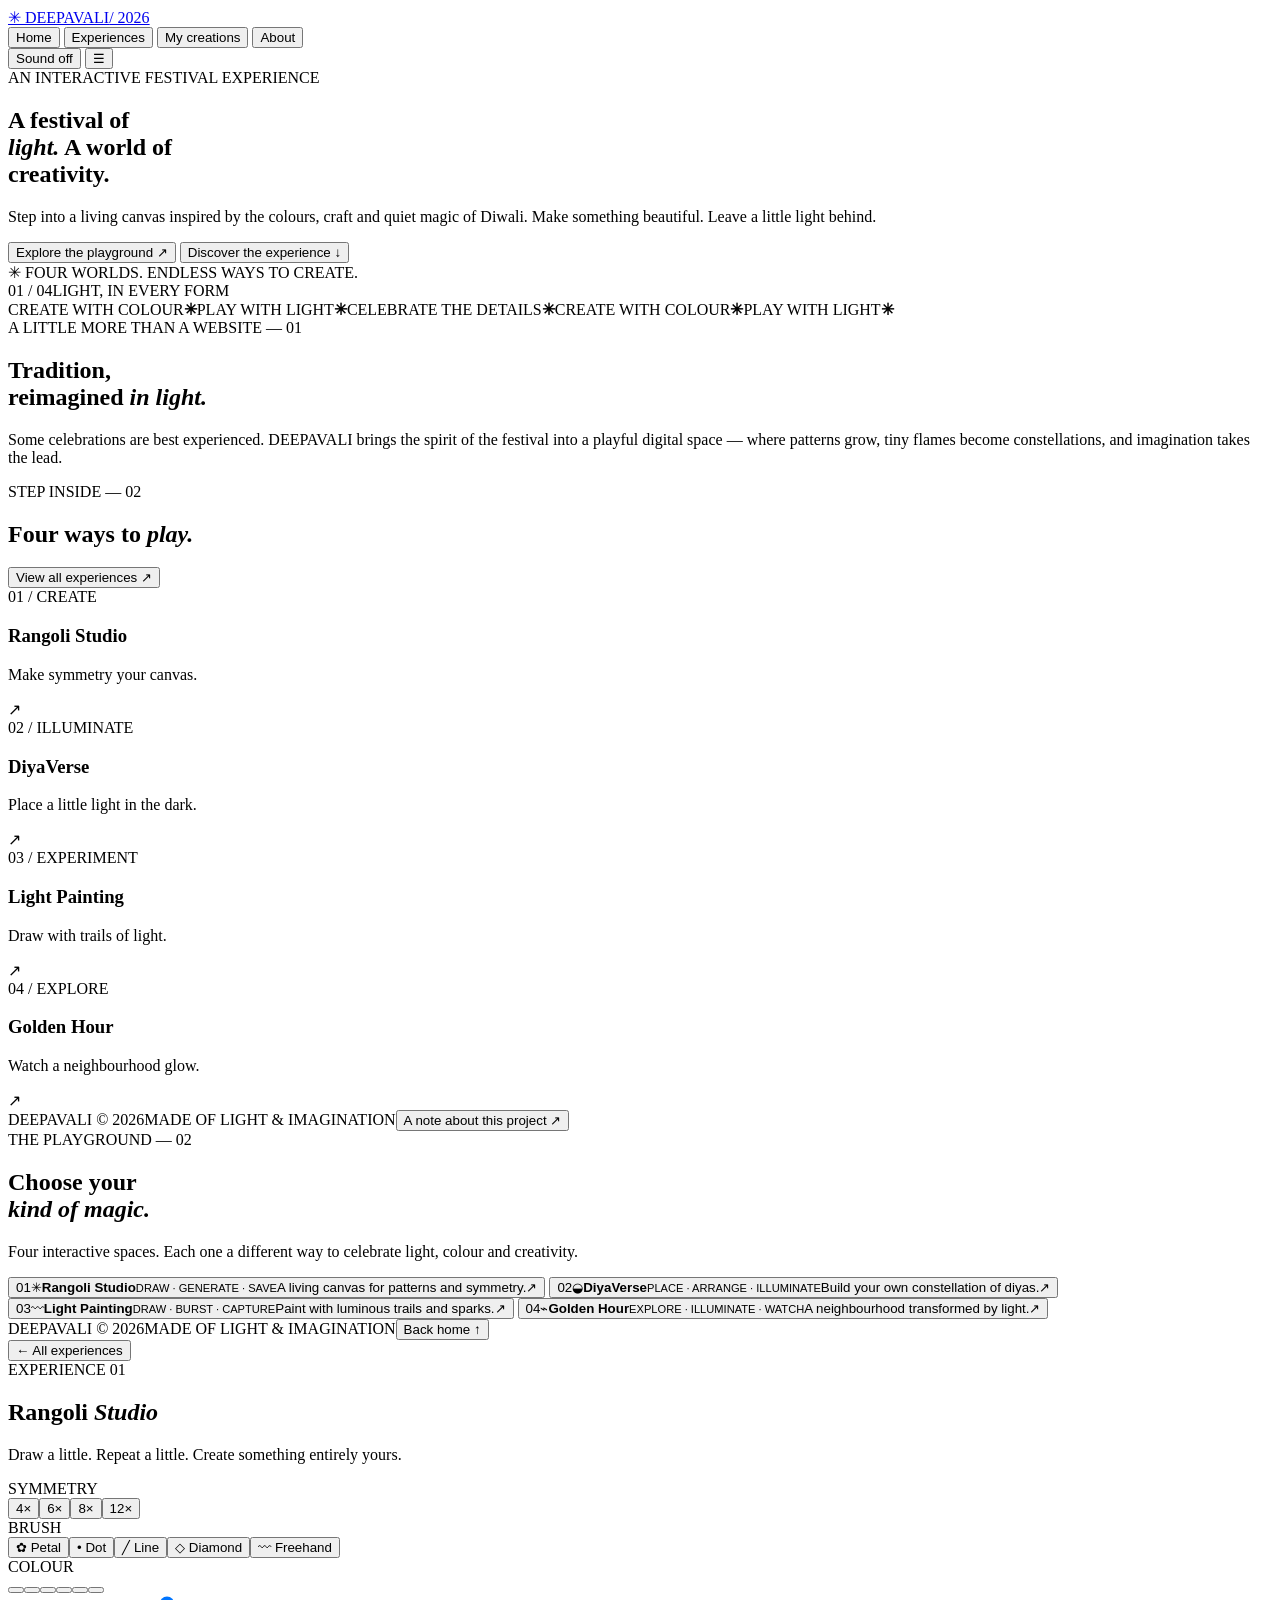
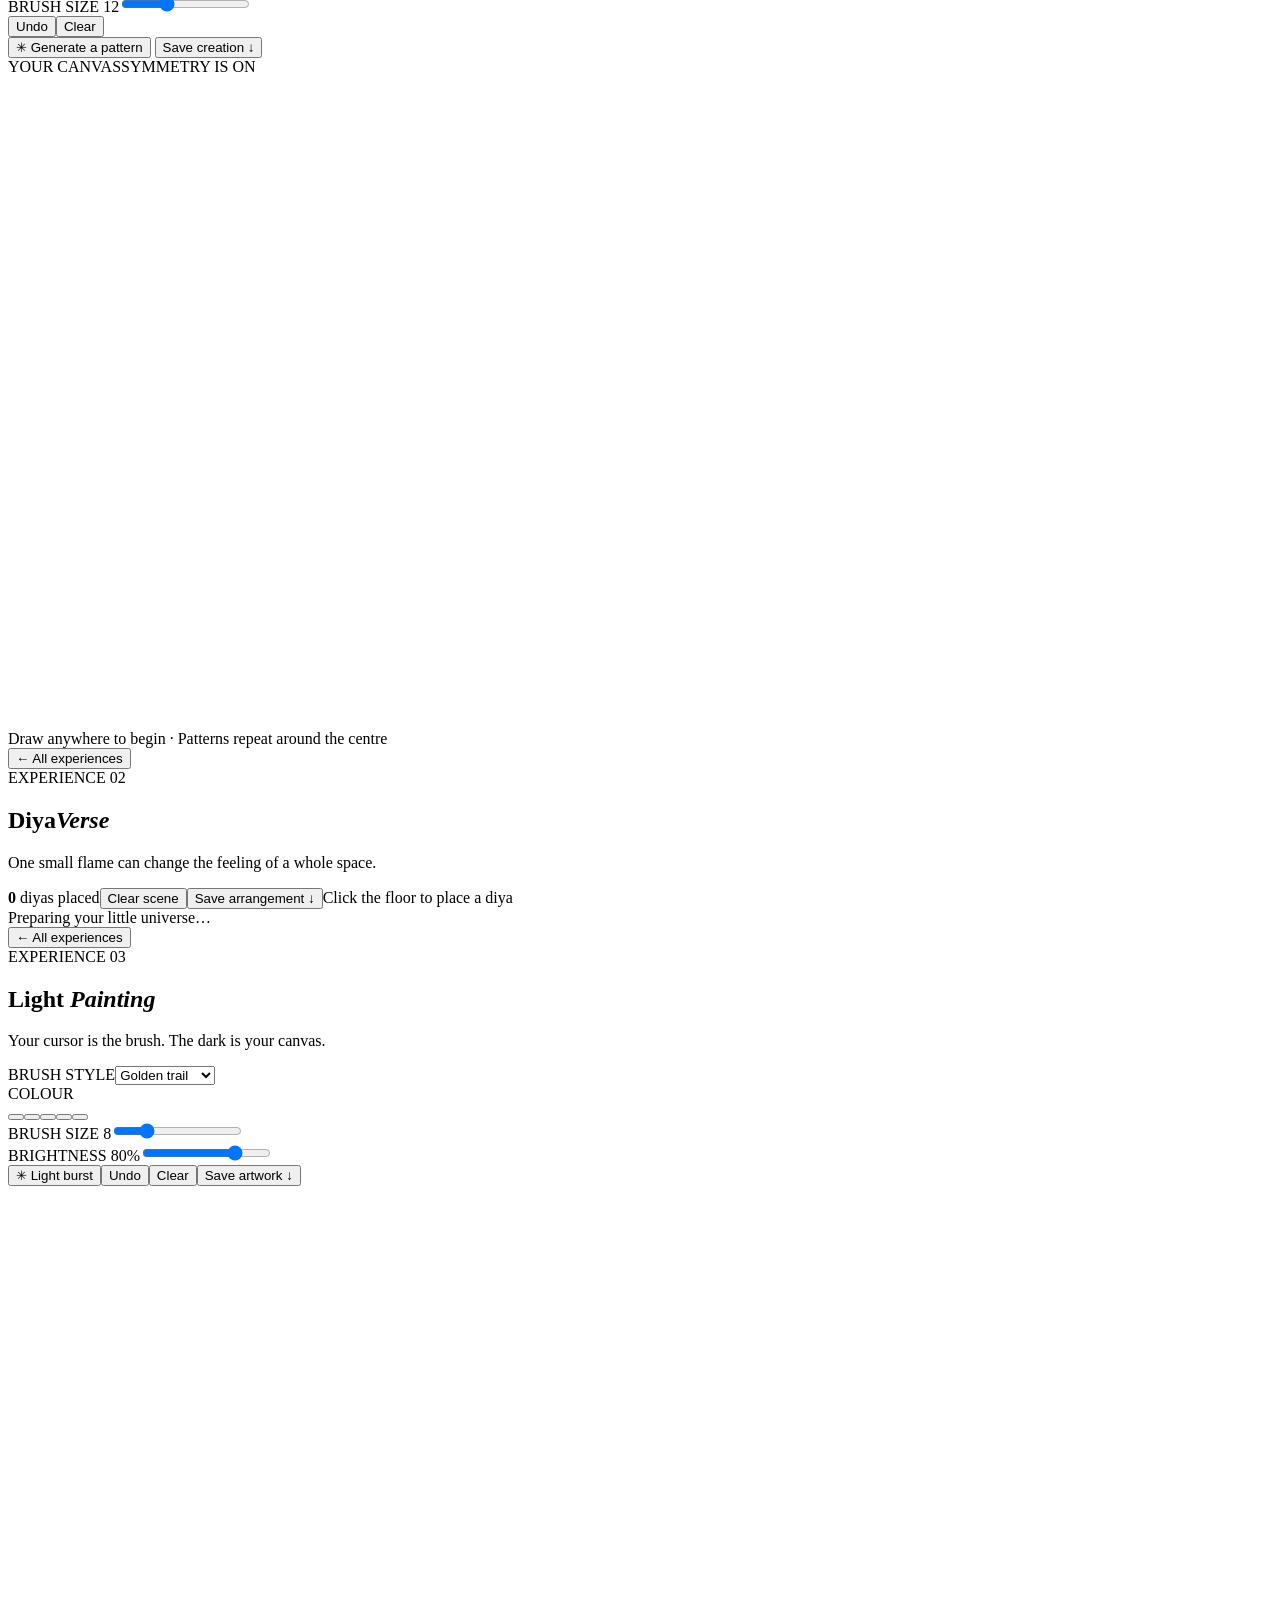
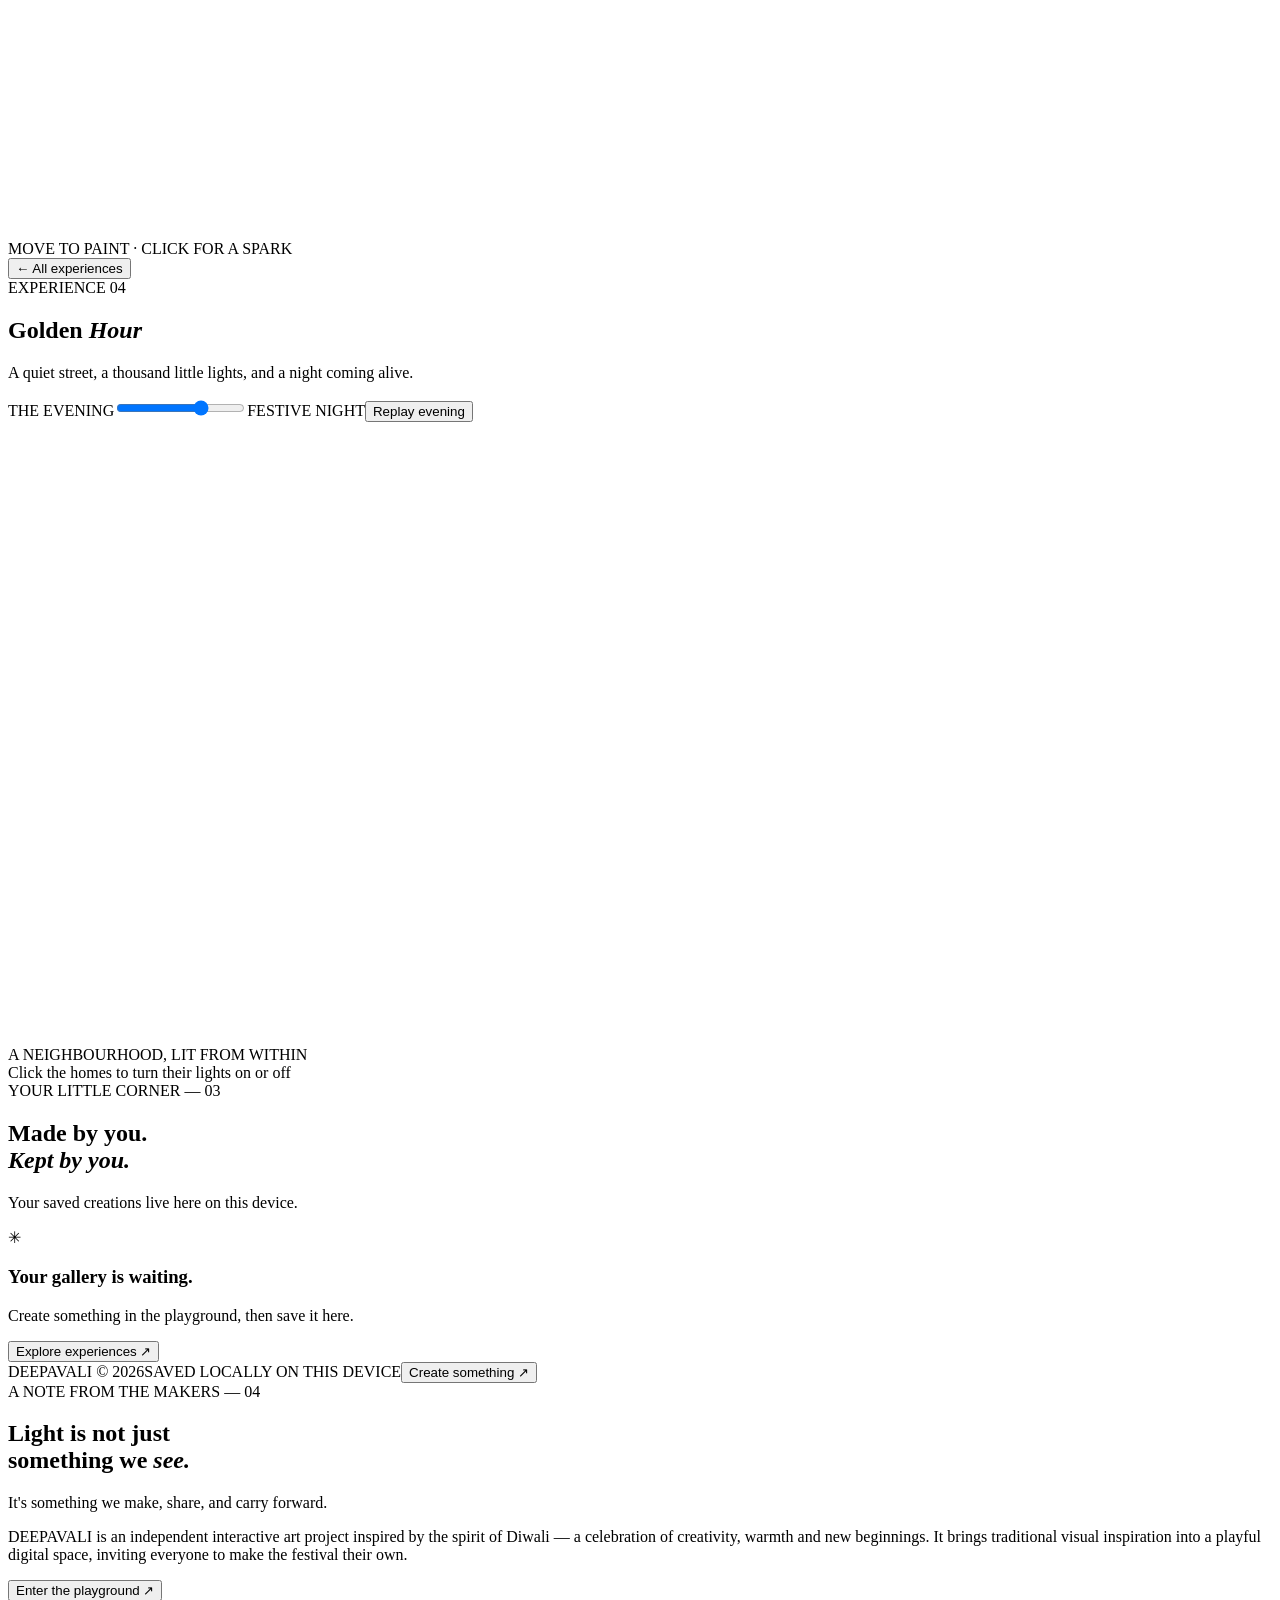
==== index.html @ 3667fefd "Add files via upload" ====
<!doctype html>
<html lang="en">
<head>
  <meta charset="utf-8">
  <meta name="viewport" content="width=device-width, initial-scale=1">
  <meta name="theme-color" content="#080b16">
  <meta name="description" content="DEEPAVALI — A Festival of Light. A World of Creativity. An interactive digital festival playground.">
  <title>DEEPAVALI — A World of Creativity</title>
  <link rel="preconnect" href="https://fonts.googleapis.com">
  <link rel="preconnect" href="https://fonts.gstatic.com" crossorigin>
  <link href="https://fonts.googleapis.com/css2?family=DM+Sans:wght@400;500;600;700&family=Playfair+Display:wght@500;600;700&display=swap" rel="stylesheet">
  <link rel="stylesheet" href="css/style.css">
  <link rel="stylesheet" href="css/animations.css">
</head>
<body>
  <div class="ambient ambient-one"></div><div class="ambient ambient-two"></div>
  <div class="grain"></div>
  <header class="topbar">
    <a class="wordmark" href="#" data-page="home"><span class="brand-mark">✳</span> DEEPAVALI<span class="edition">/ 2026</span></a>
    <nav class="desktop-nav" aria-label="Main navigation">
      <button class="nav-link active" data-page="home">Home</button>
      <button class="nav-link" data-page="experiences">Experiences</button>
      <button class="nav-link" data-page="gallery">My creations</button>
      <button class="nav-link" data-page="about">About</button>
    </nav>
    <div class="top-actions">
      <button class="sound-toggle" id="soundToggle" aria-label="Toggle ambient sound"><span class="sound-dot"></span><span>Sound off</span></button>
      <button class="menu-toggle" id="menuToggle" aria-label="Open navigation">☰</button>
    </div>
  </header>

  <main>
    <section class="page active" id="page-home">
      <div class="hero">
        <div class="hero-copy reveal">
          <div class="eyebrow"><span class="eyebrow-line"></span> AN INTERACTIVE FESTIVAL EXPERIENCE</div>
          <h1>A festival of<br><em>light.</em> A world of<br>creativity.</h1>
          <p class="hero-description">Step into a living canvas inspired by the colours, craft and quiet magic of Diwali. Make something beautiful. Leave a little light behind.</p>
          <div class="hero-buttons">
            <button class="button button-primary" data-page="experiences">Explore the playground <span>↗</span></button>
            <button class="button button-quiet" data-scroll="manifesto">Discover the experience <span>↓</span></button>
          </div>
          <div class="hero-foot"><span class="tiny-star">✳</span> FOUR WORLDS. ENDLESS WAYS TO CREATE.</div>
        </div>
        <div class="hero-art reveal">
          <div class="orbit orbit-a"></div><div class="orbit orbit-b"></div>
          <div class="hero-mandala" aria-hidden="true">
            <div class="mandala-ring ring-1"></div><div class="mandala-ring ring-2"></div><div class="mandala-ring ring-3"></div>
            <div class="mandala-core"><span class="core-flame"></span></div>
            <div class="mandala-spark spark-a"></div><div class="mandala-spark spark-b"></div><div class="mandala-spark spark-c"></div>
          </div>
          <div class="art-caption"><span>01 / 04</span><span>LIGHT, IN EVERY FORM</span></div>
        </div>
      </div>
      <div class="ticker"><div class="ticker-track"><span>CREATE WITH COLOUR</span><b>✳</b><span>PLAY WITH LIGHT</span><b>✳</b><span>CELEBRATE THE DETAILS</span><b>✳</b><span>CREATE WITH COLOUR</span><b>✳</b><span>PLAY WITH LIGHT</span><b>✳</b></div></div>
      <section class="manifesto section-wrap" id="manifesto">
        <div class="section-kicker">A LITTLE MORE THAN A WEBSITE <span>— 01</span></div>
        <div class="manifesto-grid"><h2>Tradition,<br>reimagined <em>in light.</em></h2><p>Some celebrations are best experienced. DEEPAVALI brings the spirit of the festival into a playful digital space — where patterns grow, tiny flames become constellations, and imagination takes the lead.</p></div>
      </section>
      <section class="home-experiences section-wrap">
        <div class="section-heading"><div><div class="section-kicker">STEP INSIDE <span>— 02</span></div><h2>Four ways to <em>play.</em></h2></div><button class="text-link" data-page="experiences">View all experiences ↗</button></div>
        <div class="experience-grid">
          <article class="experience-card card-rangoli" data-open="rangoli"><div class="card-index">01 / CREATE</div><div class="mini-rangoli"></div><div class="card-bottom"><div><h3>Rangoli Studio</h3><p>Make symmetry your canvas.</p></div><span class="round-arrow">↗</span></div></article>
          <article class="experience-card card-diya" data-open="diya"><div class="card-index">02 / ILLUMINATE</div><div class="mini-diya"><span></span></div><div class="card-bottom"><div><h3>DiyaVerse</h3><p>Place a little light in the dark.</p></div><span class="round-arrow">↗</span></div></article>
          <article class="experience-card card-paint" data-open="paint"><div class="card-index">03 / EXPERIMENT</div><div class="paint-preview"></div><div class="card-bottom"><div><h3>Light Painting</h3><p>Draw with trails of light.</p></div><span class="round-arrow">↗</span></div></article>
          <article class="experience-card card-golden" data-open="golden"><div class="card-index">04 / EXPLORE</div><div class="golden-preview"><span></span></div><div class="card-bottom"><div><h3>Golden Hour</h3><p>Watch a neighbourhood glow.</p></div><span class="round-arrow">↗</span></div></article>
        </div>
      </section>
      <footer class="footer"><span>DEEPAVALI © 2026</span><span>MADE OF LIGHT & IMAGINATION</span><button data-page="about">A note about this project ↗</button></footer>
    </section>

    <section class="page" id="page-experiences">
      <div class="page-intro section-wrap"><div class="section-kicker">THE PLAYGROUND <span>— 02</span></div><h1>Choose your<br><em>kind of magic.</em></h1><p>Four interactive spaces. Each one a different way to celebrate light, colour and creativity.</p></div>
      <div class="experience-list section-wrap">
        <button class="experience-row" data-open="rangoli"><span class="row-number">01</span><span class="row-symbol symbol-rangoli">✳</span><span class="row-copy"><strong>Rangoli Studio</strong><small>DRAW · GENERATE · SAVE</small></span><span class="row-description">A living canvas for patterns and symmetry.</span><span class="row-arrow">↗</span></button>
        <button class="experience-row" data-open="diya"><span class="row-number">02</span><span class="row-symbol symbol-diya">◒</span><span class="row-copy"><strong>DiyaVerse</strong><small>PLACE · ARRANGE · ILLUMINATE</small></span><span class="row-description">Build your own constellation of diyas.</span><span class="row-arrow">↗</span></button>
        <button class="experience-row" data-open="paint"><span class="row-number">03</span><span class="row-symbol symbol-paint">〰</span><span class="row-copy"><strong>Light Painting</strong><small>DRAW · BURST · CAPTURE</small></span><span class="row-description">Paint with luminous trails and sparks.</span><span class="row-arrow">↗</span></button>
        <button class="experience-row" data-open="golden"><span class="row-number">04</span><span class="row-symbol symbol-golden">⌁</span><span class="row-copy"><strong>Golden Hour</strong><small>EXPLORE · ILLUMINATE · WATCH</small></span><span class="row-description">A neighbourhood transformed by light.</span><span class="row-arrow">↗</span></button>
      </div>
      <footer class="footer"><span>DEEPAVALI © 2026</span><span>MADE OF LIGHT & IMAGINATION</span><button data-page="home">Back home ↑</button></footer>
    </section>

    <section class="page studio-page" id="page-rangoli">
      <div class="studio-header"><button class="back-link" data-page="experiences">← All experiences</button><div class="studio-title"><span>EXPERIENCE 01</span><h1>Rangoli <em>Studio</em></h1></div><p>Draw a little. Repeat a little. Create something entirely yours.</p></div>
      <div class="studio-layout">
        <aside class="tool-panel">
          <div class="tool-group"><label>SYMMETRY</label><div class="segmented" id="symmetry"><button data-value="4">4×</button><button data-value="6">6×</button><button class="selected" data-value="8">8×</button><button data-value="12">12×</button></div></div>
          <div class="tool-group"><label>BRUSH</label><div class="brush-list" id="rangoliBrush"><button class="selected" data-brush="petal">✿ <span>Petal</span></button><button data-brush="dot">• <span>Dot</span></button><button data-brush="line">╱ <span>Line</span></button><button data-brush="diamond">◇ <span>Diamond</span></button><button data-brush="free">〰 <span>Freehand</span></button></div></div>
          <div class="tool-group"><label>COLOUR</label><div class="swatches" id="rangoliColors"><button class="swatch selected" style="--swatch:#f5b84b" data-color="#f5b84b" aria-label="Marigold"></button><button class="swatch" style="--swatch:#d94d5c" data-color="#d94d5c" aria-label="Ruby"></button><button class="swatch" style="--swatch:#9c78d5" data-color="#9c78d5" aria-label="Purple"></button><button class="swatch" style="--swatch:#42a9b0" data-color="#42a9b0" aria-label="Peacock"></button><button class="swatch" style="--swatch:#6fa879" data-color="#6fa879" aria-label="Emerald"></button><button class="swatch" style="--swatch:#f2df9b" data-color="#f2df9b" aria-label="Ivory"></button></div></div>
          <div class="tool-group"><label>BRUSH SIZE <output id="rangoliSizeValue">12</output></label><input type="range" id="rangoliSize" min="3" max="30" value="12"></div>
          <div class="tool-actions"><button class="button button-secondary" id="rangoliUndo">Undo</button><button class="button button-secondary" id="rangoliClear">Clear</button></div>
          <button class="button button-primary full-button" id="rangoliGenerate">✳ Generate a pattern</button>
          <button class="button button-quiet full-button" id="rangoliSave">Save creation ↓</button>
        </aside>
        <div class="canvas-stage rangoli-stage"><div class="canvas-topline"><span>YOUR CANVAS</span><span>SYMMETRY IS ON</span></div><canvas id="rangoliCanvas" width="900" height="650"></canvas><div class="canvas-hint" id="rangoliHint">Draw anywhere to begin · Patterns repeat around the centre</div></div>
      </div>
    </section>

    <section class="page studio-page" id="page-diya">
      <div class="studio-header"><button class="back-link" data-page="experiences">← All experiences</button><div class="studio-title"><span>EXPERIENCE 02</span><h1>Diya<em>Verse</em></h1></div><p>One small flame can change the feeling of a whole space.</p></div>
      <div class="diya-toolbar"><span><strong id="diyaCount">0</strong> diyas placed</span><button class="button button-secondary" id="diyaClear">Clear scene</button><button class="button button-secondary" id="diyaSave">Save arrangement ↓</button><span class="toolbar-hint">Click the floor to place a diya</span></div>
      <div class="three-stage" id="diyaStage"><div class="three-loading" id="diyaFallback">Preparing your little universe…</div></div>
    </section>

    <section class="page studio-page" id="page-paint">
      <div class="studio-header"><button class="back-link" data-page="experiences">← All experiences</button><div class="studio-title"><span>EXPERIENCE 03</span><h1>Light <em>Painting</em></h1></div><p>Your cursor is the brush. The dark is your canvas.</p></div>
      <div class="paint-layout">
        <div class="paint-toolbar">
          <div class="paint-tools"><label>BRUSH STYLE</label><select id="paintBrush"><option value="gold">Golden trail</option><option value="neon">Neon trail</option><option value="sparkle">Sparkle trail</option><option value="particle">Particle trail</option><option value="rainbow">Rainbow trail</option></select></div>
          <div class="paint-tools"><label>COLOUR</label><div class="swatches" id="paintColors"><button class="swatch selected" style="--swatch:#f5b84b" data-color="#f5b84b"></button><button class="swatch" style="--swatch:#ed739d" data-color="#ed739d"></button><button class="swatch" style="--swatch:#8d9dff" data-color="#8d9dff"></button><button class="swatch" style="--swatch:#6bd5c0" data-color="#6bd5c0"></button><button class="swatch" style="--swatch:#ffffff" data-color="#ffffff"></button></div></div>
          <div class="paint-tools"><label>BRUSH SIZE <output id="paintSizeValue">8</output></label><input id="paintSize" type="range" min="2" max="28" value="8"></div>
          <div class="paint-tools"><label>BRIGHTNESS <output id="paintBrightValue">80%</output></label><input id="paintBright" type="range" min="20" max="100" value="80"></div>
          <div class="paint-buttons"><button class="button button-secondary" id="paintBurst">✳ Light burst</button><button class="button button-secondary" id="paintUndo">Undo</button><button class="button button-secondary" id="paintClear">Clear</button><button class="button button-primary" id="paintSave">Save artwork ↓</button></div>
        </div>
        <div class="paint-stage"><canvas id="paintCanvas" width="1200" height="650"></canvas><div class="paint-hint">MOVE TO PAINT · CLICK FOR A SPARK</div></div>
      </div>
    </section>

    <section class="page studio-page" id="page-golden">
      <div class="studio-header"><button class="back-link" data-page="experiences">← All experiences</button><div class="studio-title"><span>EXPERIENCE 04</span><h1>Golden <em>Hour</em></h1></div><p>A quiet street, a thousand little lights, and a night coming alive.</p></div>
      <div class="golden-controls"><label for="timeSlider">THE EVENING</label><input id="timeSlider" type="range" min="0" max="100" value="68"><span id="timeLabel">FESTIVE NIGHT</span><button class="button button-secondary" id="goldenReset">Replay evening</button></div>
      <div class="golden-stage" id="goldenStage"><canvas id="goldenCanvas" width="1400" height="620"></canvas><div class="golden-caption">A NEIGHBOURHOOD, LIT FROM WITHIN</div><div class="golden-hint">Click the homes to turn their lights on or off</div></div>
    </section>

    <section class="page" id="page-gallery">
      <div class="page-intro section-wrap"><div class="section-kicker">YOUR LITTLE CORNER <span>— 03</span></div><h1>Made by you.<br><em>Kept by you.</em></h1><p>Your saved creations live here on this device.</p></div>
      <div class="gallery-grid section-wrap" id="galleryGrid"><div class="gallery-empty"><span>✳</span><h3>Your gallery is waiting.</h3><p>Create something in the playground, then save it here.</p><button class="button button-primary" data-page="experiences">Explore experiences ↗</button></div></div>
      <footer class="footer"><span>DEEPAVALI © 2026</span><span>SAVED LOCALLY ON THIS DEVICE</span><button data-page="experiences">Create something ↗</button></footer>
    </section>

    <section class="page" id="page-about">
      <div class="about-content section-wrap"><div class="section-kicker">A NOTE FROM THE MAKERS <span>— 04</span></div><h1>Light is not just<br>something we <em>see.</em></h1><p class="about-lead">It's something we make, share, and carry forward.</p><div class="about-rule"></div><p>DEEPAVALI is an independent interactive art project inspired by the spirit of Diwali — a celebration of creativity, warmth and new beginnings. It brings traditional visual inspiration into a playful digital space, inviting everyone to make the festival their own.</p><button class="button button-primary" data-page="experiences">Enter the playground ↗</button></div>
      <footer class="footer"><span>DEEPAVALI © 2026</span><span>A FESTIVAL OF LIGHT. A WORLD OF CREATIVITY.</span><button data-page="home">Back home ↑</button></footer>
    </section>
  </main>

  <div class="toast" id="toast" role="status" aria-live="polite"></div>
  <script type="module" src="js/main.js"></script>
</body>
</html>
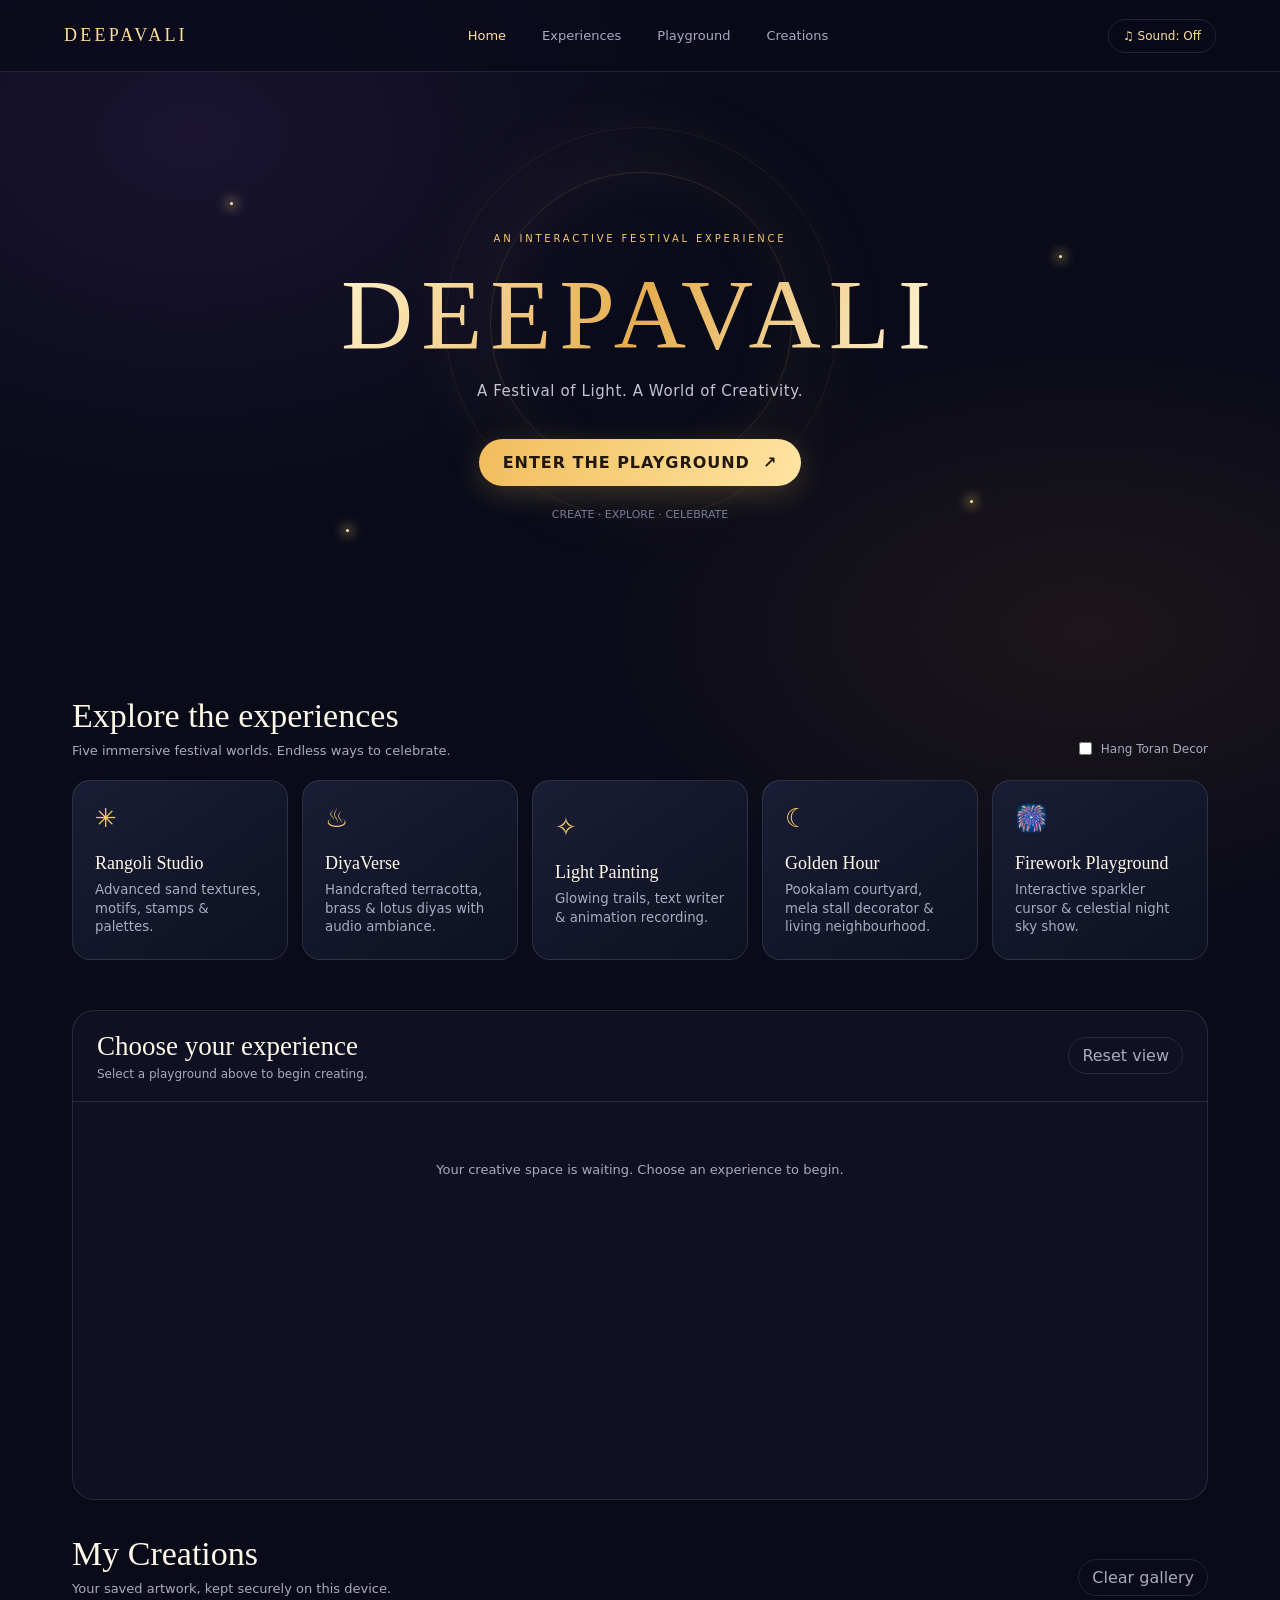
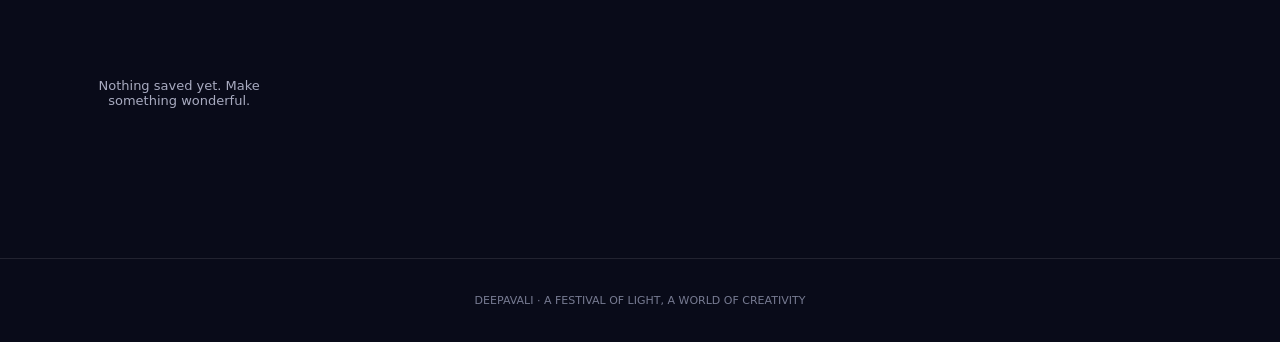
==== commit b50c8b52: "Rename DEEPAVALI.html to index.html" ====
--- a/index.html
+++ b/index.html
@@ -1,140 +1,1067 @@
-<!doctype html>
+<!DOCTYPE html>
 <html lang="en">
 <head>
-  <meta charset="utf-8">
-  <meta name="viewport" content="width=device-width, initial-scale=1">
-  <meta name="theme-color" content="#080b16">
-  <meta name="description" content="DEEPAVALI — A Festival of Light. A World of Creativity. An interactive digital festival playground.">
-  <title>DEEPAVALI — A World of Creativity</title>
-  <link rel="preconnect" href="https://fonts.googleapis.com">
-  <link rel="preconnect" href="https://fonts.gstatic.com" crossorigin>
-  <link href="https://fonts.googleapis.com/css2?family=DM+Sans:wght@400;500;600;700&family=Playfair+Display:wght@500;600;700&display=swap" rel="stylesheet">
-  <link rel="stylesheet" href="css/style.css">
-  <link rel="stylesheet" href="css/animations.css">
+<meta charset="UTF-8">
+<meta name="viewport" content="width=device-width, initial-scale=1.0">
+<meta name="theme-color" content="#090b19">
+<title>DEEPAVALI — The Interactive Festival Playground (Ultimate Upgrade)</title>
+<style>
+:root{--bg:#090b19;--panel:#12162a;--panel2:#191e35;--gold:#f5c96b;--gold2:#ffdf9a;--muted:#a8abc0;--line:rgba(255,255,255,.1);--white:#fff8e9}
+*{box-sizing:border-box}html{scroll-behavior:smooth}body{margin:0;background:var(--bg);color:var(--white);font-family:Inter,ui-sans-serif,system-ui,-apple-system,"Segoe UI",sans-serif;overflow-x:hidden}button,input,select{font:inherit}button{cursor:pointer}.ambient{position:fixed;inset:0;pointer-events:none;z-index:-1;background:radial-gradient(ellipse at 15% 15%,rgba(94,55,142,.2),transparent 35%),radial-gradient(ellipse at 85% 70%,rgba(173,102,36,.12),transparent 35%),#090b19}.topbar{height:72px;display:flex;align-items:center;justify-content:space-between;padding:0 clamp(18px,5vw,76px);border-bottom:1px solid var(--line);background:rgba(9,11,25,.72);backdrop-filter:blur(18px);position:sticky;top:0;z-index:20}.brand{font-family:Georgia,serif;letter-spacing:.18em;font-size:18px;color:var(--gold2)}.nav{display:flex;gap:24px}.nav button,.text-btn{border:0;background:none;color:var(--muted);font-size:13px}.nav button:hover,.nav button.active{color:var(--gold2)}.sound{border:1px solid var(--line);border-radius:30px;padding:9px 14px;background:transparent;color:var(--gold2);font-size:12px}.hero{min-height:590px;display:grid;place-items:center;text-align:center;padding:90px 20px 70px;position:relative;overflow:hidden}.hero:before,.hero:after{content:"";position:absolute;width:300px;height:300px;border:1px solid rgba(245,201,107,.15);border-radius:50%;top:100px;left:calc(50% - 150px);box-shadow:0 0 70px rgba(245,201,107,.08),inset 0 0 60px rgba(245,201,107,.05);animation:orbit 28s linear infinite}.hero:after{width:390px;height:390px;top:55px;left:calc(50% - 195px);animation-direction:reverse;opacity:.55}.hero-content{position:relative;z-index:2}.eyebrow{color:var(--gold);letter-spacing:.28em;text-transform:uppercase;font-size:10px}.hero h1{font:clamp(48px,9vw,100px)/.98 Georgia,serif;letter-spacing:.08em;margin:22px 0 18px;background:linear-gradient(110deg,#fff1c9,#e5ad4e,#fff5d7);-webkit-background-clip:text;background-clip:text;color:transparent}.hero p{color:#c4c2ce;letter-spacing:.04em;font-size:15px}.primary{border:0;border-radius:30px;padding:14px 24px;margin-top:24px;background:linear-gradient(110deg,#f1bd5c,#ffe4a2);color:#21170a;font-weight:750;letter-spacing:.06em;box-shadow:0 8px 30px rgba(245,201,107,.2);transition:.25s}.primary:hover{transform:translateY(-3px);box-shadow:0 12px 38px rgba(245,201,107,.3)}.hero-note{color:#777c98;font-size:11px;margin-top:22px}.spark{position:absolute;width:3px;height:3px;background:#ffe6a5;border-radius:50%;box-shadow:0 0 12px 3px rgba(255,216,133,.6);animation:twinkle 3s infinite alternate}@keyframes twinkle{to{opacity:.2;transform:scale(.4)}}@keyframes orbit{to{transform:rotate(360deg)}}main{max-width:1180px;margin:auto;padding:0 22px 90px}.section-head{display:flex;align-items:end;justify-content:space-between;gap:20px;margin:35px 0 22px}.section-head h2{font:34px Georgia,serif;margin:0}.section-head p{color:var(--muted);font-size:13px;margin:8px 0 0}.experience-grid{display:grid;grid-template-columns:repeat(5,1fr);gap:14px}.experience{background:linear-gradient(145deg,rgba(27,31,55,.95),rgba(15,18,34,.95));border:1px solid var(--line);border-radius:18px;padding:22px;min-height:170px;text-align:left;color:var(--white);transition:.25s}.experience:hover{transform:translateY(-5px);border-color:rgba(245,201,107,.45);background:linear-gradient(145deg,#252943,#14182c)}.exp-icon{font-size:26px;color:var(--gold);display:block;margin-bottom:20px}.experience strong{display:block;font:18px Georgia,serif}.experience small{display:block;color:var(--muted);margin-top:7px;line-height:1.4}.workspace{margin-top:50px;border:1px solid var(--line);border-radius:22px;background:rgba(16,19,37,.88);overflow:hidden;min-height:490px}.workspace-head{display:flex;align-items:center;justify-content:space-between;gap:12px;padding:20px 24px;border-bottom:1px solid var(--line)}.workspace-head h2{font:27px Georgia,serif;margin:0}.workspace-head p{margin:5px 0 0;color:var(--muted);font-size:12px}.close-btn{border:1px solid var(--line);background:transparent;color:var(--muted);border-radius:25px;padding:8px 13px}.toolrow{display:flex;flex-wrap:wrap;gap:9px;padding:14px 18px;border-bottom:1px solid var(--line);align-items:center}.toolrow button,.toolrow select,.toolrow input[type=range]{background:#202640;color:var(--white);border:1px solid var(--line);border-radius:9px;padding:8px 11px;font-size:12px}.toolrow button:hover{border-color:var(--gold)}.toolrow button.selected{background:#594526;border-color:var(--gold);color:#ffe2a2}.toolrow label{color:var(--muted);font-size:11px;display:flex;align-items:center;gap:7px}.toolrow input[type=color]{width:28px;height:28px;padding:0;border:0;background:none}.stage{padding:18px;min-height:370px;display:grid;place-items:center;position:relative}.canvas-wrap{width:min(100%,720px);aspect-ratio:1.7;background:#0b1020;border:1px solid rgba(245,201,107,.16);border-radius:13px;overflow:hidden;position:relative}.canvas-wrap.square{aspect-ratio:1/1;max-width:620px}.canvas-wrap canvas{width:100%;height:100%;display:block;touch-action:none}.hint{color:var(--muted);font-size:12px;text-align:center;padding:15px}.hidden{display:none!important}.rangoli-layout{width:100%;display:grid;grid-template-columns:minmax(0,1fr) 260px;gap:18px;align-items:start}.sidepanel{background:#171c31;border:1px solid var(--line);border-radius:13px;padding:16px;max-height:600px;overflow-y:auto}.sidepanel h3{font:18px Georgia,serif;margin:0 0 12px}.swatches{display:grid;grid-template-columns:repeat(4,1fr);gap:8px}.swatch{width:100%;aspect-ratio:1;border:2px solid rgba(255,255,255,.25);border-radius:50%;padding:0}.sidepanel p{font-size:11px;color:var(--muted);line-height:1.6}.control-label{display:block;color:var(--muted);font-size:11px;margin:14px 0 6px}.sidepanel input[type=range]{width:100%;accent-color:var(--gold)}.my-gallery{display:grid;grid-template-columns:repeat(auto-fill,minmax(180px,1fr));gap:16px;width:100%}.creation{background:#1b2038;border:1px solid var(--line);border-radius:12px;padding:12px}.creation img{width:100%;aspect-ratio:1;object-fit:cover;border-radius:8px;background:#0b1020}.creation strong{display:block;font-size:12px;margin:9px 0 4px}.creation small{color:var(--muted);font-size:10px}.creation button{margin-top:8px;border:0;background:transparent;color:#efb8a7;font-size:11px;padding:4px;cursor:pointer}.empty{color:var(--muted);text-align:center;padding:60px 10px;font-size:13px}.footer{text-align:center;color:#777b92;font-size:11px;padding:35px 15px;border-top:1px solid var(--line)}.toast{position:fixed;bottom:22px;left:50%;transform:translate(-50%,20px);opacity:0;background:#f5d18a;color:#21180b;padding:11px 18px;border-radius:30px;font-size:12px;transition:.25s;z-index:40;pointer-events:none}.toast.show{opacity:1;transform:translate(-50%,0)}@media(max-width:950px){.experience-grid{grid-template-columns:repeat(3,1fr)}}@media(max-width:850px){.experience-grid{grid-template-columns:repeat(2,1fr)}.rangoli-layout{grid-template-columns:1fr}.sidepanel{order:-1}.nav{gap:10px}.nav button{font-size:11px}}@media(max-width:560px){.topbar{height:60px;padding:0 14px}.brand{font-size:14px}.nav{gap:4px}.nav button{font-size:10px;padding:5px}.sound{font-size:10px;padding:7px}.hero{min-height:490px}.hero h1{font-size:49px}.section-head h2{font-size:27px}.experience-grid{gap:9px}.experience{padding:15px;min-height:150px}.experience strong{font-size:16px}.workspace-head{padding:16px}.workspace-head h2{font-size:22px}.toolrow{gap:6px;padding:10px}.toolrow button,.toolrow select{padding:7px 9px;font-size:10px}.stage{padding:10px}}
+@media(prefers-reduced-motion:reduce){*,*:before,*:after{animation-duration:.01ms!important;animation-iteration-count:1!important;scroll-behavior:auto!important;transition:none!important}}
+
+/* Upgraded Creative Styles */
+.palette-block{margin-top:14px}.palette-title{display:flex;justify-content:space-between;align-items:center;color:var(--muted);font-size:11px;margin-bottom:8px}.palette-scroll{max-height:220px;overflow:auto;padding:3px}.custom-colour{width:100%;height:36px;margin-top:10px;background:#202640;border:1px solid var(--line);border-radius:9px;color:var(--muted);font-size:11px;padding:4px}.toolrow .mini-palette{display:flex;gap:6px;align-items:center;flex-wrap:wrap}.mini-palette button{width:23px;height:23px;padding:0;border-radius:50%;border:2px solid #ffffff50}.mini-palette button.active{outline:2px solid white;outline-offset:2px}
+
+/* Golden Hour Upgrades */
+.golden-scene{height:460px;background:linear-gradient(#ed9b62 0%,#74486b 42%,#18203d 100%);position:relative;border-radius:14px;overflow:hidden;transition:filter .4s}
+.golden-scene.night{background:linear-gradient(#080f28 0%,#171c42 65%,#291d32 100%)}
+.moon{position:absolute;right:13%;top:12%;width:55px;height:55px;border-radius:50%;background:#ffe9b3;box-shadow:0 0 35px #ffdda0;transition:opacity .5s}
+.golden-sky-star{position:absolute;color:#ffe9b3;text-shadow:0 0 12px #ffe9b3;opacity:0;transition:opacity .8s}
+.golden-scene.night .golden-sky-star{opacity:1}
+.golden-scene .houses{height:65%;z-index:2;position:absolute;bottom:0;left:0;right:0;display:flex;align-items:end;justify-content:space-evenly}
+.house{position:relative;width:15%;height:70%;background:#a95e3e;border:2px solid #e3a05c;border-radius:4px 4px 0 0;cursor:pointer;transition:filter .3s}
+.house:nth-child(2){height:88%;background:#8c4c42}.house:nth-child(3){height:76%;background:#9d6047}.house:nth-child(4){height:82%;background:#7d5c43}.house:nth-child(5){height:70%;background:#955140}
+.roof{position:absolute;left:-10%;top:-25px;width:120%;height:28px;background:#6d3440;clip-path:polygon(50% 0,100% 100%,0 100%)}
+.window{position:absolute;top:32%;left:25%;width:50%;height:28%;background:#27304a;border:2px solid #f0bd70;border-radius:3px;cursor:pointer;transition:background .3s,box-shadow .3s}
+.house.lit .window{background:#ffd879;box-shadow:0 0 28px #ffc65e}
+.house-door{position:absolute;bottom:0;left:37%;width:26%;height:32%;background:#4b2831;border:1px solid #d6a05c;border-radius:2px 2px 0 0}
+.street{position:absolute;bottom:0;left:0;right:0;height:18%;background:linear-gradient(#403044,#171a2b);z-index:3}
+.firefly{position:absolute;width:4px;height:4px;background:#fff5b6;border-radius:50%;box-shadow:0 0 8px 2px #ffdf70;pointer-events:none;z-index:5;animation:flyFloat 6s ease-in-out infinite alternate}
+@keyframes flyFloat{0%{transform:translate(0,0);opacity:.3}50%{transform:translate(15px,-25px);opacity:1}100%{transform:translate(-10px,-40px);opacity:.2}}
+.courtyard-pookalam{position:absolute;bottom:5%;left:50%;transform:translateX(-50%);width:140px;height:40px;border-radius:50%;background:radial-gradient(circle,#ff6b35,#f7c56a,#e85d5d,#ffd166);border:2px dashed #ffe3a3;z-index:4;box-shadow:0 0 15px rgba(255,164,62,.6);cursor:pointer}
+.floating-diyas{position:absolute;bottom:12%;left:5%;right:5%;display:flex;justify-content:space-around;z-index:4;pointer-events:none}
+.floating-diya-mini{width:18px;height:10px;background:#d87936;border-radius:0 0 10px 10px;position:relative;box-shadow:0 0 8px #ffaf45}
+.floating-diya-mini:before{content:"";position:absolute;top:-8px;left:7px;width:4px;height:9px;background:#ffe680;border-radius:50%;animation:.15s infinite alternate flameMini}
+@keyframes flameMini{to{transform:scaleX(.7) rotate(4deg)}}
+
+/* Global Decorator */
+.global-toran{position:absolute;top:0;left:0;right:0;height:35px;pointer-events:none;z-index:15;display:flex;justify-content:space-around;background:radial-gradient(ellipse at top,rgba(255,200,80,.25),transparent 70%)}
+.toran-string{font-size:18px;letter-spacing:12px;text-align:center;width:100%;filter:drop-shadow(0 2px 4px rgba(0,0,0,.5))}
+
+</style>
 </head>
 <body>
-  <div class="ambient ambient-one"></div><div class="ambient ambient-two"></div>
-  <div class="grain"></div>
-  <header class="topbar">
-    <a class="wordmark" href="#" data-page="home"><span class="brand-mark">✳</span> DEEPAVALI<span class="edition">/ 2026</span></a>
-    <nav class="desktop-nav" aria-label="Main navigation">
-      <button class="nav-link active" data-page="home">Home</button>
-      <button class="nav-link" data-page="experiences">Experiences</button>
-      <button class="nav-link" data-page="gallery">My creations</button>
-      <button class="nav-link" data-page="about">About</button>
-    </nav>
-    <div class="top-actions">
-      <button class="sound-toggle" id="soundToggle" aria-label="Toggle ambient sound"><span class="sound-dot"></span><span>Sound off</span></button>
-      <button class="menu-toggle" id="menuToggle" aria-label="Open navigation">☰</button>
-    </div>
-  </header>
-
-  <main>
-    <section class="page active" id="page-home">
-      <div class="hero">
-        <div class="hero-copy reveal">
-          <div class="eyebrow"><span class="eyebrow-line"></span> AN INTERACTIVE FESTIVAL EXPERIENCE</div>
-          <h1>A festival of<br><em>light.</em> A world of<br>creativity.</h1>
-          <p class="hero-description">Step into a living canvas inspired by the colours, craft and quiet magic of Diwali. Make something beautiful. Leave a little light behind.</p>
-          <div class="hero-buttons">
-            <button class="button button-primary" data-page="experiences">Explore the playground <span>↗</span></button>
-            <button class="button button-quiet" data-scroll="manifesto">Discover the experience <span>↓</span></button>
+<div class="ambient"></div>
+<!-- Global Toran Decorator -->
+<div class="global-toran" id="globalToran" style="display:none;"><div class="toran-string">🌼🥭🪔🥭🌼🥭🪔🥭🌼🥭🪔🥭🌼🥭🪔🥭🌼</div></div>
+
+<header class="topbar">
+  <div class="brand">DEEPAVALI</div>
+  <nav class="nav" aria-label="Main navigation">
+    <button class="active" data-scroll="home">Home</button><button data-scroll="experiences">Experiences</button><button data-scroll="workspace">Playground</button><button data-scroll="creations">Creations</button>
+  </nav>
+  <button class="sound" id="soundBtn">♫ Sound: Off</button>
+</header>
+
+<section class="hero" id="home">
+  <span class="spark" style="top:22%;left:18%"></span><span class="spark" style="top:31%;right:17%;animation-delay:1s"></span><span class="spark" style="bottom:22%;left:27%;animation-delay:2s"></span><span class="spark" style="bottom:27%;right:24%;animation-delay:.5s"></span>
+  <div class="hero-content">
+    <div class="eyebrow">An interactive festival experience</div>
+    <h1>DEEPAVALI</h1>
+    <p>A Festival of Light. A World of Creativity.</p>
+    <button class="primary" id="exploreBtn">ENTER THE PLAYGROUND&nbsp; ↗</button>
+    <div class="hero-note">CREATE · EXPLORE · CELEBRATE</div>
+  </div>
+</section>
+
+<main>
+  <section id="experiences">
+    <div class="section-head">
+      <div><h2>Explore the experiences</h2><p>Five immersive festival worlds. Endless ways to celebrate.</p></div>
+      <div><label style="font-size:12px;color:var(--muted);display:flex;align-items:center;gap:6px;"><input type="checkbox" id="toranToggle"> Hang Toran Decor</label></div>
+    </div>
+    <div class="experience-grid">
+      <button class="experience" data-open="rangoli"><span class="exp-icon">✳</span><strong>Rangoli Studio</strong><small>Advanced sand textures, motifs, stamps & palettes.</small></button>
+      <button class="experience" data-open="diya"><span class="exp-icon">♨</span><strong>DiyaVerse</strong><small>Handcrafted terracotta, brass & lotus diyas with audio ambiance.</small></button>
+      <button class="experience" data-open="painting"><span class="exp-icon">✧</span><strong>Light Painting</strong><small>Glowing trails, text writer & animation recording.</small></button>
+      <button class="experience" data-open="golden"><span class="exp-icon">☾</span><strong>Golden Hour</strong><small>Pookalam courtyard, mela stall decorator & living neighbourhood.</small></button>
+      <button class="experience" data-open="fireworks"><span class="exp-icon">🎆</span><strong>Firework Playground</strong><small>Interactive sparkler cursor & celestial night sky show.</small></button>
+    </div>
+  </section>
+
+  <section class="workspace" id="workspace">
+    <div class="workspace-head">
+      <div><h2 id="workspaceTitle">Choose your experience</h2><p id="workspaceDesc">Select a playground above to begin creating.</p></div>
+      <button class="close-btn" id="resetView">Reset view</button>
+    </div>
+    <div id="workspaceBody"><div class="empty">Your creative space is waiting. Choose an experience to begin.</div></div>
+  </section>
+
+  <section id="creations">
+    <div class="section-head">
+      <div><h2>My Creations</h2><p>Your saved artwork, kept securely on this device.</p></div>
+      <button class="close-btn" id="clearAll">Clear gallery</button>
+    </div>
+    <div class="my-gallery" id="gallery"><div class="empty">Nothing saved yet. Make something wonderful.</div></div>
+  </section>
+</main>
+
+<footer class="footer">DEEPAVALI · A FESTIVAL OF LIGHT, A WORLD OF CREATIVITY</footer>
+<div class="toast" id="toast"></div>
+
+<script>
+const $ = s => document.querySelector(s), body = $('#workspaceBody');
+let current = '';
+let soundOn = false;
+let audioCtx = null;
+let brushColor = '#f5c96b';
+
+const titles = {
+  rangoli: ['Rangoli Studio', 'Create exquisite symmetrical art with grain textures, motifs, stamps and expanded palettes.'],
+  diya: ['DiyaVerse', 'Arrange handcrafted terracotta, brass and lotus diyas with flickering light and ambient festival sound.'],
+  painting: ['Light Painting', 'Paint luminous text messages and particle trails, and record your light art animations.'],
+  golden: ['Golden Hour', 'Design a courtyard Pookalam, decorate a festive Mela stall, and explore a living Diwali neighbourhood.'],
+  fireworks: ['Firework Playground', 'An immersive night-sky playground with interactive sparklers, classic crackers, and celestial fireworks.']
+};
+
+function toast(msg) {
+  const t = $('#toast');
+  t.textContent = msg;
+  t.classList.add('show');
+  clearTimeout(toast.timer);
+  toast.timer = setTimeout(() => t.classList.remove('show'), 2300);
+}
+
+// Web Audio API Sound generator
+function playSound(type) {
+  if (!soundOn) return;
+  try {
+    audioCtx = audioCtx || new (window.AudioContext || window.webkitAudioContext)();
+    if (audioCtx.state === 'suspended') audioCtx.resume();
+    let osc = audioCtx.createOscillator();
+    let gain = audioCtx.createGain();
+    osc.connect(gain);
+    gain.connect(audioCtx.destination);
+    
+    let now = audioCtx.currentTime;
+    if (type === 'chime') {
+      osc.type = 'sine';
+      osc.frequency.setValueAtTime(523.25, now); // C5
+      osc.frequency.exponentialRampToValueAtTime(1046.5, now + 0.3);
+      gain.gain.setValueAtTime(0.08, now);
+      gain.gain.exponentialRampToValueAtTime(0.0001, now + 0.6);
+      osc.start(now);
+      osc.stop(now + 0.6);
+    } else if (type === 'pop') {
+      osc.type = 'triangle';
+      osc.frequency.setValueAtTime(300, now);
+      osc.frequency.exponentialRampToValueAtTime(120, now + 0.12);
+      gain.gain.setValueAtTime(0.1, now);
+      gain.gain.exponentialRampToValueAtTime(0.0001, now + 0.12);
+      osc.start(now);
+      osc.stop(now + 0.12);
+    } else if (type === 'sparkle') {
+      osc.type = 'sine';
+      osc.frequency.setValueAtTime(800 + Math.random()*400, now);
+      gain.gain.setValueAtTime(0.05, now);
+      gain.gain.exponentialRampToValueAtTime(0.0001, now + 0.2);
+      osc.start(now);
+      osc.stop(now + 0.2);
+    } else if (type === 'save') {
+      osc.type = 'sine';
+      osc.frequency.setValueAtTime(440, now);
+      osc.frequency.setValueAtTime(659.25, now + 0.1);
+      gain.gain.setValueAtTime(0.1, now);
+      gain.gain.exponentialRampToValueAtTime(0.0001, now + 0.35);
+      osc.start(now);
+      osc.stop(now + 0.35);
+    }
+  } catch(e) {}
+}
+
+$('#soundBtn').onclick = () => {
+  soundOn = !soundOn;
+  $('#soundBtn').textContent = soundOn ? '♫ Sound: On' : '♫ Sound: Off';
+  if (soundOn) {
+    playSound('chime');
+    toast('Audio enabled.');
+  } else {
+    toast('Audio muted.');
+  }
+};
+
+$('#toranToggle').onchange = e => {
+  $('#globalToran').style.display = e.target.checked ? 'flex' : 'none';
+  if (e.target.checked) playSound('sparkle');
+};
+
+function openExperience(name) {
+  current = name;
+  $('#workspaceTitle').textContent = titles[name][0];
+  $('#workspaceDesc').textContent = titles[name][1];
+  body.innerHTML = '';
+  if (name === 'rangoli') buildRangoli();
+  if (name === 'diya') buildDiya();
+  if (name === 'painting') buildPainting();
+  if (name === 'golden') buildGolden();
+  if (name === 'fireworks') buildFireworks();
+  $('#workspace').scrollIntoView({ behavior: 'smooth', block: 'start' });
+}
+
+document.querySelectorAll('[data-open]').forEach(b => b.addEventListener('click', () => openExperience(b.dataset.open)));
+$('#exploreBtn').onclick = () => $('#experiences').scrollIntoView({ behavior: 'smooth' });
+document.querySelectorAll('[data-scroll]').forEach(b => b.onclick = () => document.getElementById(b.dataset.scroll).scrollIntoView({ behavior: 'smooth' }));
+$('#resetView').onclick = () => {
+  current = '';
+  $('#workspaceTitle').textContent = 'Choose your experience';
+  $('#workspaceDesc').textContent = 'Select a playground above to begin creating.';
+  body.innerHTML = '<div class="empty">Your creative space is waiting. Choose an experience to begin.</div>';
+};
+
+function saveImage(data, name) {
+  try {
+    let arr = JSON.parse(localStorage.getItem('deepavali-creations') || '[]');
+    arr.unshift({ id: Date.now(), name, date: new Date().toLocaleDateString(), data });
+    arr = arr.slice(0, 24);
+    localStorage.setItem('deepavali-creations', JSON.stringify(arr));
+    renderGallery();
+    playSound('save');
+    toast('Saved to My Creations');
+  } catch(e) {
+    toast('Storage is full. Delete older creations and try again.');
+  }
+}
+
+function renderGallery() {
+  let arr = [];
+  try { arr = JSON.parse(localStorage.getItem('deepavali-creations') || '[]'); } catch(e){}
+  const g = $('#gallery');
+  if (!arr.length) {
+    g.innerHTML = '<div class="empty">Nothing saved yet. Make something wonderful.</div>';
+    return;
+  }
+  g.innerHTML = arr.map(x => `
+    <article class="creation">
+      <img src="${x.data}" alt="Saved artwork">
+      <strong>${escapeHTML(x.name)}</strong>
+      <small>${escapeHTML(x.date)}</small><br>
+      <button data-delete="${x.id}">Delete</button>
+      <button data-download="${x.id}">Download</button>
+    </article>
+  `).join('');
+  g.querySelectorAll('[data-delete]').forEach(b => b.onclick = () => {
+    let a = arr.filter(x => x.id != b.dataset.delete);
+    localStorage.setItem('deepavali-creations', JSON.stringify(a));
+    renderGallery();
+    toast('Deleted creation');
+  });
+  g.querySelectorAll('[data-download]').forEach(b => b.onclick = () => {
+    let x = arr.find(x => x.id == b.dataset.download);
+    downloadData(x.data, x.name + '.png');
+  });
+}
+
+function escapeHTML(s) {
+  return String(s).replace(/[&<>"']/g, c => ({'&':'&amp;','<':'&lt;','>':'&gt;','"':'&quot;',"'":'&#39;'}[c]));
+}
+
+function downloadData(data, name) {
+  let a = document.createElement('a');
+  a.href = data;
+  a.download = name;
+  a.click();
+}
+
+$('#clearAll').onclick = () => {
+  if (confirm('Delete all saved creations from this browser?')) {
+    localStorage.removeItem('deepavali-creations');
+    renderGallery();
+    toast('Gallery cleared');
+  }
+};
+
+/* ==========================================
+   1. RANGOLI STUDIO (Advanced Upgraded)
+   ========================================== */
+function buildRangoli() {
+  body.innerHTML = `
+    <div class="toolrow">
+      <button id="rUndo">Undo</button>
+      <button id="rRedo">Redo</button>
+      <button id="rGenerate">Generate Pattern</button>
+      <button id="rClear">Clear</button>
+      <button id="rSave">Save PNG</button>
+      <button id="rDownload">Export PNG</button>
+    </div>
+    <div class="stage">
+      <div class="rangoli-layout">
+        <div class="canvas-wrap square"><canvas id="rangoliCanvas"></canvas></div>
+        <aside class="sidepanel">
+          <h3>Rangoli Studio</h3>
+          <div class="palette-block">
+            <div class="palette-title"><span>Festival Palettes</span><span id="rColourName">Gold</span></div>
+            <div class="swatches palette-scroll" id="rSwatches"></div>
+            <input class="custom-colour" type="color" id="rCustom" value="#f5c96b" aria-label="Choose custom colour">
           </div>
-          <div class="hero-foot"><span class="tiny-star">✳</span> FOUR WORLDS. ENDLESS WAYS TO CREATE.</div>
+          <label class="control-label">Symmetry</label>
+          <select id="rSym" style="width:100%"><option value="4">4-fold</option><option value="6">6-fold</option><option value="8" selected>8-fold</option><option value="12">12-fold</option><option value="16">16-fold</option></select>
+          
+          <label class="control-label">Brush Size</label>
+          <input id="rSize" type="range" min="2" max="32" value="8" style="width:100%">
+          
+          <label class="control-label">Texture / Grain</label>
+          <select id="rTexture" style="width:100%">
+            <option value="sand">Rangoli Sand Powder</option>
+            <option value="rice">Rice Flour Grain</option>
+            <option value="smooth">Smooth Shaded</option>
+          </select>
+
+          <label class="control-label">Stamp Motif</label>
+          <div style="display:grid;grid-template-columns:repeat(3,1fr);gap:6px;">
+            <button class="stamp-btn" data-stamp="lotus">🪷 Lotus</button>
+            <button class="stamp-btn" data-stamp="diya">🪔 Diya</button>
+            <button class="stamp-btn" data-stamp="peacock">🦚 Peacock</button>
+          </div>
+          <p style="margin-top:12px;">Draw around the centre with sand textures, or place traditional motifs instantly.</p>
+        </aside>
+      </div>
+    </div>`;
+  initRangoli();
+}
+
+function initRangoli() {
+  const c = $('#rangoliCanvas'), ctx = c.getContext('2d');
+  let dpr = Math.min(devicePixelRatio || 1, 2), w = 620, h = 620, strokes = [], redo = [];
+  c.width = w * dpr; c.height = h * dpr;
+  ctx.scale(dpr, dpr);
+
+  const palettes = [
+    { name: 'Royal Gold', hex: '#d4af37' }, { name: 'Marigold', hex: '#ff9900' }, { name: 'Vermilion', hex: '#e85d5d' },
+    { name: 'Turmeric', hex: '#ffd700' }, { name: 'Leaf Green', hex: '#43e6a2' }, { name: 'Royal Purple', hex: '#7950f2' },
+    { name: 'Magenta', hex: '#ff1493' }, { name: 'Teal', hex: '#00c2a8' }, { name: 'Copper', hex: '#cd7f32' },
+    { name: 'Silver', hex: '#c0c0c0' }, { name: 'Rose', hex: '#ed8bb7' }, { name: 'Indigo', hex: '#4776e6' },
+    { name: 'Amber', hex: '#f28d45' }, { name: 'Lavender', hex: '#b58af2' }, { name: 'Ivory', hex: '#fff8e9' }
+  ];
+
+  function selectColour(col, name) {
+    brushColor = col;
+    $('#rCustom').value = col;
+    $('#rColourName').textContent = name || 'Custom';
+    $('#rSwatches').querySelectorAll('button').forEach(b => b.classList.toggle('active', b.dataset.color === col));
+  }
+
+  $('#rSwatches').innerHTML = palettes.map(p => `<button class="swatch" title="${p.name}" style="background:${p.hex}" data-color="${p.hex}" aria-label="${p.name}"></button>`).join('');
+  $('#rSwatches').querySelectorAll('button').forEach(b => b.onclick = () => selectColour(b.dataset.color, b.title));
+  $('#rCustom').oninput = e => selectColour(e.target.value, 'Custom');
+  selectColour(palettes[0].hex, palettes[0].name);
+
+  function draw() {
+    ctx.clearRect(0, 0, w, h);
+    ctx.fillStyle = '#0b1020';
+    ctx.fillRect(0, 0, w, h);
+
+    // Subtle background mandala guidelines
+    ctx.save();
+    ctx.translate(w/2, h/2);
+    ctx.strokeStyle = 'rgba(245,201,107,.12)';
+    ctx.lineWidth = 1;
+    for (let r of [60, 120, 180, 240, 280]) {
+      ctx.beginPath(); ctx.arc(0, 0, r, 0, Math.PI * 2); ctx.stroke();
+    }
+    ctx.restore();
+
+    let n = +$('#rSym').value;
+    let textureMode = $('#rTexture').value;
+
+    strokes.forEach(s => {
+      for (let i = 0; i < n; i++) {
+        ctx.save();
+        ctx.translate(w/2, h/2);
+        ctx.rotate(i * Math.PI * 2 / n);
+
+        if (s.type === 'stamp') {
+          ctx.font = `${s.size * 3}px serif`;
+          ctx.textAlign = 'center';
+          ctx.textBaseline = 'middle';
+          ctx.fillText(s.emoji, s.x, s.y);
+        } else {
+          ctx.fillStyle = s.color;
+          ctx.strokeStyle = s.color;
+          ctx.lineWidth = s.size;
+          ctx.lineCap = 'round';
+          ctx.lineJoin = 'round';
+
+          if (textureMode === 'sand') {
+            // Draw textured sand grain dots
+            let count = Math.max(3, Math.floor(s.size * 1.5));
+            for(let k=0; k<count; k++) {
+              let ox = (Math.random() - 0.5) * s.size;
+              let oy = (Math.random() - 0.5) * s.size;
+              ctx.beginPath();
+              ctx.arc(s.x + ox, s.y + oy, 1 + Math.random()*1.5, 0, Math.PI*2);
+              ctx.fill();
+            }
+          } else if (textureMode === 'rice') {
+            // Rice flour dashes
+            ctx.fillStyle = s.color;
+            ctx.fillRect(s.x, s.y, s.size * 0.8, s.size * 0.3);
+          } else {
+            // Smooth stroke
+            ctx.beginPath();
+            ctx.arc(s.x, s.y, s.size * 0.7, 0, Math.PI * 2);
+            ctx.fill();
+          }
+        }
+        ctx.restore();
+      }
+    });
+  }
+
+  let drawing = false, last = null;
+  function pos(e) {
+    let r = c.getBoundingClientRect();
+    return { x: (e.clientX - r.left) * w / r.width - w/2, y: (e.clientY - r.top) * h / r.height - h/2 };
+  }
+
+  c.onpointerdown = e => {
+    drawing = true;
+    c.setPointerCapture(e.pointerId);
+    let q = pos(e);
+    strokes.push({ x: q.x, y: q.y, color: brushColor, size: +$('#rSize').value, type: 'dot' });
+    redo = [];
+    draw();
+    playSound('sparkle');
+  };
+  c.onpointermove = e => {
+    if (!drawing) return;
+    let q = pos(e);
+    strokes.push({ x: q.x, y: q.y, color: brushColor, size: +$('#rSize').value, type: 'dot' });
+    draw();
+  };
+  c.onpointerup = c.onpointercancel = () => drawing = false;
+
+  document.querySelectorAll('.stamp-btn').forEach(btn => {
+    btn.onclick = () => {
+      let emoji = btn.dataset.stamp === 'lotus' ? '🪷' : btn.dataset.stamp === 'diya' ? '🪔' : '🦚';
+      strokes.push({ x: 0, y: -120, color: brushColor, size: 14, type: 'stamp', emoji });
+      draw();
+      playSound('chime');
+      toast('Placed ' + btn.dataset.stamp + ' stamp');
+    };
+  });
+
+  $('#rSym').onchange = draw;
+  $('#rTexture').onchange = draw;
+  $('#rUndo').onclick = () => { if(strokes.length) { redo.push(strokes.pop()); draw(); playSound('pop'); } };
+  $('#rRedo').onclick = () => { if(redo.length) { strokes.push(redo.pop()); draw(); playSound('pop'); } };
+  $('#rClear').onclick = () => { strokes = []; redo = []; draw(); playSound('pop'); };
+  
+  $('#rGenerate').onclick = () => {
+    strokes = []; redo = [];
+    let n = +$('#rSym').value;
+    for (let ring = 1; ring <= 5; ring++) {
+      let radius = ring * 48;
+      for (let i = 0; i < n; i++) {
+        let a = i * 2 * Math.PI / n;
+        strokes.push({ x: Math.cos(a)*radius, y: Math.sin(a)*radius, color: palettes[i % palettes.length].hex, size: 7, type: 'dot' });
+      }
+    }
+    draw();
+    playSound('chime');
+    toast('Generated symmetrical rangoli pattern!');
+  };
+
+  $('#rSave').onclick = () => saveImage(c.toDataURL('image/png'), 'Rangoli Studio Masterpiece');
+  $('#rDownload').onclick = () => downloadData(c.toDataURL('image/png'), 'deepavali-rangoli.png');
+  draw();
+}
+
+/* ==========================================
+   2. DIYAVERSE (Upgraded Realistic Diya Designer)
+   ========================================== */
+function buildDiya() {
+  body.innerHTML = `
+    <div class="toolrow">
+      <button id="addDiya">＋ Add Diya</button>
+      <button id="patternDiya">Create Diya Circle</button>
+      <button id="clearDiya">Clear Scene</button>
+      <button id="saveDiya">Save Scene</button>
+      <label>Size <input id="diyaSize" type="range" min="50" max="120" value="84"></label>
+      <div class="diya-type">
+        <button class="selected" data-dtype="terracotta">Terracotta</button>
+        <button data-dtype="brass">Royal Brass</button>
+        <button data-dtype="lotus">Lotus Diya</button>
+        <button data-dtype="multi">Multi-Wick</button>
+      </div>
+    </div>
+    <div class="stage">
+      <div class="diya-stage" id="diyaStage">
+        <div class="diya-ground"></div>
+        <div class="diya-count" id="diyaCount">0 diyas placed</div>
+      </div>
+    </div>
+    <div class="hint">Place detailed terracotta, brass and lotus diyas with animated flickering flames and warm lighting. Click any diya to remove it.</div>`;
+
+  const s = $('#diyaStage');
+  let count = 0, type = 'terracotta';
+
+  const getDiyaSVG = (kind) => {
+    if (kind === 'brass') {
+      return `<svg viewBox="0 0 100 90" style="overflow:visible">
+        <defs>
+          <linearGradient id="brass" x1="0" y1="0" x2="0" y2="1"><stop stop-color="#ffe699"/><stop offset=".5" stop-color="#d4af37"/><stop offset="1" stop-color="#8a7318"/></linearGradient>
+          <radialGradient id="flame" cx="50%" cy="80%" r="60%"><stop stop-color="#ffffff"/><stop offset=".3" stop-color="#ffdf6d"/><stop offset="1" stop-color="#ff6b00"/></radialGradient>
+        </defs>
+        <ellipse cx="50" cy="55" rx="46" ry="24" fill="url(#brass)" stroke="#fff2b3" stroke-width="1.5"/>
+        <path d="M10 52 Q50 82 90 52 L82 62 Q50 88 18 62Z" fill="url(#brass)"/>
+        <path d="M50 32 C35 18 42 4 50 0 C58 4 65 18 50 32Z" fill="url(#flame)" filter="drop-shadow(0 0 12px #ffbb33)"/>
+      </svg>`;
+    } else if (kind === 'lotus') {
+      return `<svg viewBox="0 0 100 90" style="overflow:visible">
+        <defs>
+          <linearGradient id="lotusPink" x1="0" y1="0" x2="0" y2="1"><stop stop-color="#ff99bb"/><stop offset="1" stop-color="#b82355"/></linearGradient>
+          <radialGradient id="flame" cx="50%" cy="80%" r="60%"><stop stop-color="#ffffff"/><stop offset=".3" stop-color="#ffdc5e"/><stop offset="1" stop-color="#ff5500"/></radialGradient>
+        </defs>
+        <path d="M20 60 Q50 30 80 60 Q65 75 50 70 Q35 75 20 60Z" fill="url(#lotusPink)" stroke="#ffcce0" stroke-width="1.5"/>
+        <path d="M35 65 Q50 20 65 65" fill="none" stroke="#ffe6f0" stroke-width="2"/>
+        <path d="M50 35 C36 20 44 6 50 2 C56 6 64 20 50 35Z" fill="url(#flame)" filter="drop-shadow(0 0 12px #ff9933)"/>
+      </svg>`;
+    } else if (kind === 'multi') {
+      return `<svg viewBox="0 0 100 90" style="overflow:visible">
+        <defs>
+          <linearGradient id="terracotta" x1="0" y1="0" x2="0" y2="1"><stop stop-color="#ffb366"/><stop offset="1" stop-color="#8a3b14"/></linearGradient>
+          <radialGradient id="flame" cx="50%" cy="80%" r="60%"><stop stop-color="#ffffff"/><stop offset=".3" stop-color="#ffdc5e"/><stop offset="1" stop-color="#ff5500"/></radialGradient>
+        </defs>
+        <ellipse cx="50" cy="55" rx="44" ry="22" fill="url(#terracotta)" stroke="#ffcca3" stroke-width="1.5"/>
+        <path d="M50 30 C38 16 43 4 50 1 C57 4 62 16 50 30Z" fill="url(#flame)" filter="drop-shadow(0 0 10px #ff9933)"/>
+        <path d="M25 40 C20 28 26 16 30 14 C34 16 33 28 25 40Z" fill="url(#flame)" transform="scale(0.7) translate(15,10)" filter="drop-shadow(0 0 8px #ff9933)"/>
+        <path d="M75 40 C80 28 74 16 70 14 C66 16 67 28 75 40Z" fill="url(#flame)" transform="scale(0.7) translate(40,10)" filter="drop-shadow(0 0 8px #ff9933)"/>
+      </svg>`;
+    } else {
+      // Classic Terracotta
+      return `<svg viewBox="0 0 100 90" style="overflow:visible">
+        <defs>
+          <linearGradient id="clay" x1="0" y1="0" x2="0" y2="1"><stop stop-color="#f7c56a"/><stop offset=".5" stop-color="#d87936"/><stop offset="1" stop-color="#79351f"/></linearGradient>
+          <radialGradient id="flame" cx="50%" cy="80%" r="60%"><stop stop-color="#ffffff"/><stop offset=".3" stop-color="#ffdc5e"/><stop offset="1" stop-color="#ff6b00"/></radialGradient>
+        </defs>
+        <path d="M10 45 Q50 78 90 45 Q80 70 50 70 Q20 70 10 45Z" fill="url(#clay)" stroke="#ffdb91" stroke-width="1.5"/>
+        <ellipse cx="50" cy="45" rx="40" ry="14" fill="#522013"/>
+        <path d="M50 30 C32 16 45 2 51 -2 C63 13 65 21 50 30Z" fill="url(#flame)" filter="drop-shadow(0 0 14px #ff9e3d)"/>
+        <path d="M50 25 C45 16 50 9 52 7 C57 16 55 21 50 25Z" fill="#fff9d5"/>
+      </svg>`;
+    }
+  };
+
+  function update() { $('#diyaCount').textContent = count + ' handcrafted diyas'; }
+
+  function add(x, y, kind = type) {
+    let d = document.createElement('div');
+    d.className = 'diya';
+    d.style.left = x + '%';
+    d.style.top = y + '%';
+    d.style.width = $('#diyaSize').value + 'px';
+    d.innerHTML = getDiyaSVG(kind);
+    d.onclick = e => {
+      e.stopPropagation();
+      d.remove();
+      count--;
+      update();
+      playSound('pop');
+    };
+    s.append(d);
+    count++;
+    update();
+    playSound('chime');
+  }
+
+  s.onclick = e => {
+    if (e.target.closest('.diya-count')) return;
+    let r = s.getBoundingClientRect();
+    add((e.clientX - r.left) / r.width * 100, (e.clientY - r.top) / r.height * 100);
+  };
+
+  $('#addDiya').onclick = () => add(25 + Math.random() * 50, 30 + Math.random() * 40);
+
+  document.querySelectorAll('[data-dtype]').forEach(b => b.onclick = () => {
+    type = b.dataset.dtype;
+    document.querySelectorAll('[data-dtype]').forEach(x => x.classList.toggle('selected', x === b));
+    toast(type[0].toUpperCase() + type.slice(1) + ' diya selected');
+  });
+
+  $('#patternDiya').onclick = () => {
+    s.querySelectorAll('.diya').forEach(x => x.remove());
+    count = 0;
+    for (let i = 0; i < 10; i++) {
+      let a = i * Math.PI / 5;
+      add(50 + 32 * Math.cos(a), 50 + 32 * Math.sin(a), i % 2 === 0 ? type : 'brass');
+    }
+    add(50, 50, 'lotus');
+    toast('Diya mandala created!');
+  };
+
+  $('#clearDiya').onclick = () => {
+    s.querySelectorAll('.diya').forEach(x => x.remove());
+    count = 0;
+    update();
+    playSound('pop');
+  };
+
+  $('#saveDiya').onclick = () => {
+    let c = document.createElement('canvas');
+    c.width = 900; c.height = 520;
+    let x = c.getContext('2d'), g = x.createLinearGradient(0, 0, 0, 520);
+    g.addColorStop(0, '#0a1020'); g.addColorStop(1, '#49301f');
+    x.fillStyle = g; x.fillRect(0, 0, 900, 520);
+    
+    s.querySelectorAll('.diya').forEach(d => {
+      let px = parseFloat(d.style.left) / 100 * 900, py = parseFloat(d.style.top) / 100 * 520;
+      x.save();
+      x.shadowColor = '#ffad43'; x.shadowBlur = 28;
+      x.fillStyle = '#d87936';
+      x.beginPath(); x.ellipse(px, py + 7, 38, 17, 0, 0, Math.PI * 2); x.fill();
+      x.shadowBlur = 0;
+      x.fillStyle = '#ffd76b';
+      x.beginPath(); x.ellipse(px, py - 18, 7, 17, 0, 0, Math.PI * 2); x.fill();
+      x.restore();
+    });
+    saveImage(c.toDataURL(), 'DiyaVerse Masterpiece');
+  };
+}
+
+/* ==========================================
+   3. LIGHT PAINTING (Advanced Upgraded)
+   ========================================== */
+function buildPainting() {
+  const colours = ['#fff0a6', '#ffb347', '#ff6b6b', '#ff4f9a', '#d66efd', '#9b7bff', '#5c8dff', '#35d6ff', '#36e0c1', '#65e572', '#d8ff62', '#ffffff', '#f5c96b', '#e85d5d', '#b58af2', '#49b8c6', '#62bd83', '#f28d45'];
+  body.innerHTML = `
+    <div class="toolrow">
+      <button class="selected" data-brush="glow">Glow Trail</button>
+      <button data-brush="spark">Sparkle Stream</button>
+      <button data-brush="rainbow">Rainbow Stream</button>
+      <button data-brush="burst">Light Burst</button>
+      <label>Colour <input type="color" id="pColor" value="#f5c96b"></label>
+      <div class="mini-palette" id="pPalette"></div>
+      <label>Size <input type="range" id="pSize" min="2" max="40" value="14"></label>
+      <button id="pTextTool">Add Luminous Text</button>
+      <button id="pUndo">Undo</button>
+      <button id="pClear">Clear</button>
+      <button id="pSave">Save PNG</button>
+    </div>
+    <div class="stage">
+      <div class="canvas-wrap"><canvas id="paintCanvas"></canvas></div>
+    </div>
+    <div class="hint">Paint glowing light art, or click 'Add Luminous Text' to render glowing typography in the night sky.</div>`;
+
+  const c = $('#paintCanvas'), ctx = c.getContext('2d');
+  let w = 900, h = 530, dpr = Math.min(devicePixelRatio || 1, 2), mode = 'glow', paths = [], active = null;
+  c.width = w * dpr; c.height = h * dpr;
+  ctx.scale(dpr, dpr);
+
+  function bg() {
+    ctx.fillStyle = '#080e1d';
+    ctx.fillRect(0, 0, w, h);
+  }
+  bg();
+
+  function choose(col) {
+    $('#pColor').value = col;
+    $('#pPalette').querySelectorAll('button').forEach(b => b.classList.toggle('active', b.dataset.color === col));
+  }
+
+  $('#pPalette').innerHTML = colours.map(col => `<button data-color="${col}" style="background:${col}" aria-label="Choose ${col}"></button>`).join('');
+  $('#pPalette').querySelectorAll('button').forEach(b => b.onclick = () => choose(b.dataset.color));
+  $('#pColor').oninput = e => choose(e.target.value);
+  choose(colours[12]);
+
+  function point(e) {
+    let r = c.getBoundingClientRect();
+    return { x: (e.clientX - r.left) * w / r.width, y: (e.clientY - r.top) * h / r.height };
+  }
+
+  function redraw() {
+    bg();
+    paths.forEach(p => {
+      if (p.type === 'burst') {
+        p.dots.forEach(d => {
+          ctx.fillStyle = d.color;
+          ctx.shadowColor = d.color; ctx.shadowBlur = 14;
+          ctx.beginPath(); ctx.arc(d.x, d.y, d.r, 0, Math.PI * 2); ctx.fill();
+        });
+        ctx.shadowBlur = 0;
+      } else if (p.type === 'text') {
+        ctx.save();
+        ctx.font = `bold ${p.size}px Georgia, serif`;
+        ctx.fillStyle = p.color;
+        ctx.shadowColor = p.color;
+        ctx.shadowBlur = 24;
+        ctx.textAlign = 'center';
+        ctx.fillText(p.text, p.x, p.y);
+        ctx.restore();
+      } else {
+        ctx.lineCap = 'round'; ctx.lineJoin = 'round';
+        for (let i = 1; i < p.points.length; i++) {
+          let a = p.points[i - 1], b = p.points[i];
+          ctx.strokeStyle = p.type === 'rainbow' ? `hsl(${(i * 9) % 360} 100% 68%)` : p.color;
+          ctx.lineWidth = p.size;
+          ctx.shadowColor = ctx.strokeStyle;
+          ctx.shadowBlur = p.type === 'spark' ? 26 : 18;
+          ctx.beginPath(); ctx.moveTo(a.x, a.y); ctx.lineTo(b.x, b.y); ctx.stroke();
+          if (p.type === 'spark' && i % 3 === 0) {
+            ctx.fillStyle = p.color;
+            ctx.beginPath(); ctx.arc(b.x, b.y, 2.5, 0, Math.PI * 2); ctx.fill();
+          }
+        }
+        ctx.shadowBlur = 0;
+      }
+    });
+  }
+
+  c.onpointerdown = e => {
+    let q = point(e);
+    if (mode === 'burst') {
+      let dots = [];
+      for (let i = 0; i < 90; i++) {
+        let a = Math.random() * Math.PI * 2, r = 10 + Math.random() * 130;
+        dots.push({ x: q.x + Math.cos(a)*r, y: q.y + Math.sin(a)*r, r: 1 + Math.random() * 4, color: $('#pColor').value });
+      }
+      paths.push({ type: 'burst', dots });
+      redraw();
+      playSound('sparkle');
+      return;
+    }
+    active = { type: mode, color: $('#pColor').value, size: +$('#pSize').value, points: [q] };
+    paths.push(active);
+    c.setPointerCapture(e.pointerId);
+    redraw();
+    playSound('sparkle');
+  };
+
+  c.onpointermove = e => {
+    if (!active) return;
+    active.points.push(point(e));
+    redraw();
+  };
+  c.onpointerup = c.onpointercancel = () => active = null;
+
+  document.querySelectorAll('[data-brush]').forEach(b => b.onclick = () => {
+    mode = b.dataset.brush;
+    document.querySelectorAll('[data-brush]').forEach(x => x.classList.toggle('selected', x === b));
+  });
+
+  $('#pTextTool').onclick = () => {
+    let txt = prompt('Enter festive message to render in glowing light art:', 'Happy Diwali');
+    if (txt) {
+      paths.push({ type: 'text', text: txt, x: w/2, y: h/2, size: 54, color: $('#pColor').value });
+      redraw();
+      playSound('chime');
+      toast('Luminous text added to canvas');
+    }
+  };
+
+  $('#pUndo').onclick = () => { paths.pop(); redraw(); playSound('pop'); };
+  $('#pClear').onclick = () => { paths = []; redraw(); playSound('pop'); };
+  $('#pSave').onclick = () => saveImage(c.toDataURL('image/png'), 'Light Painting Masterpiece');
+}
+
+/* ==========================================
+   4. GOLDEN HOUR (Upgraded Neighbourhood)
+   ========================================== */
+function buildGolden() {
+  body.innerHTML = `
+    <div class="golden-taskbar">
+      <strong class="golden-task" id="gTask">Festival Mission: Illuminate 4 homes & Courtyard Pookalam</strong>
+      <div class="golden-progress"><span id="gProgress"></span></div>
+      <span id="gScore">0 / 5</span>
+    </div>
+    <div class="toolrow">
+      <button id="gNext">New Festival Mission</button>
+      <button id="timeToggle">Switch to Night</button>
+      <label>Time of Day <input id="timeSlider" type="range" min="0" max="100" value="40"></label>
+    </div>
+    <div class="stage">
+      <div class="golden-scene" id="goldenScene">
+        <div class="moon"></div>
+        <span class="golden-sky-star" style="left:10%;top:15%">✦</span>
+        <span class="golden-sky-star" style="left:30%;top:8%">✧</span>
+        <span class="golden-sky-star" style="left:55%;top:18%">✦</span>
+        <span class="golden-sky-star" style="left:75%;top:10%">✧</span>
+        <span class="golden-sky-star" style="left:90%;top:22%">✦</span>
+
+        <!-- Floating diyas on street -->
+        <div class="floating-diyas">
+          <div class="floating-diya-mini"></div><div class="floating-diya-mini"></div><div class="floating-diya-mini"></div>
+          <div class="floating-diya-mini"></div><div class="floating-diya-mini"></div><div class="floating-diya-mini"></div>
         </div>
-        <div class="hero-art reveal">
-          <div class="orbit orbit-a"></div><div class="orbit orbit-b"></div>
-          <div class="hero-mandala" aria-hidden="true">
-            <div class="mandala-ring ring-1"></div><div class="mandala-ring ring-2"></div><div class="mandala-ring ring-3"></div>
-            <div class="mandala-core"><span class="core-flame"></span></div>
-            <div class="mandala-spark spark-a"></div><div class="mandala-spark spark-b"></div><div class="mandala-spark spark-c"></div>
-          </div>
-          <div class="art-caption"><span>01 / 04</span><span>LIGHT, IN EVERY FORM</span></div>
+
+        <!-- Courtyard Pookalam -->
+        <div class="courtyard-pookalam" id="pookalamCourtyard" title="Interactive Courtyard Pookalam"></div>
+
+        <div class="houses">
+          ${Array.from({length: 5}, (_, i) => `
+            <div class="house" data-house="${i}">
+              <div class="roof"></div>
+              <div class="window"></div>
+              <div class="house-door"></div>
+            </div>
+          `).join('')}
         </div>
+        <div class="street"></div>
       </div>
-      <div class="ticker"><div class="ticker-track"><span>CREATE WITH COLOUR</span><b>✳</b><span>PLAY WITH LIGHT</span><b>✳</b><span>CELEBRATE THE DETAILS</span><b>✳</b><span>CREATE WITH COLOUR</span><b>✳</b><span>PLAY WITH LIGHT</span><b>✳</b></div></div>
-      <section class="manifesto section-wrap" id="manifesto">
-        <div class="section-kicker">A LITTLE MORE THAN A WEBSITE <span>— 01</span></div>
-        <div class="manifesto-grid"><h2>Tradition,<br>reimagined <em>in light.</em></h2><p>Some celebrations are best experienced. DEEPAVALI brings the spirit of the festival into a playful digital space — where patterns grow, tiny flames become constellations, and imagination takes the lead.</p></div>
-      </section>
-      <section class="home-experiences section-wrap">
-        <div class="section-heading"><div><div class="section-kicker">STEP INSIDE <span>— 02</span></div><h2>Four ways to <em>play.</em></h2></div><button class="text-link" data-page="experiences">View all experiences ↗</button></div>
-        <div class="experience-grid">
-          <article class="experience-card card-rangoli" data-open="rangoli"><div class="card-index">01 / CREATE</div><div class="mini-rangoli"></div><div class="card-bottom"><div><h3>Rangoli Studio</h3><p>Make symmetry your canvas.</p></div><span class="round-arrow">↗</span></div></article>
-          <article class="experience-card card-diya" data-open="diya"><div class="card-index">02 / ILLUMINATE</div><div class="mini-diya"><span></span></div><div class="card-bottom"><div><h3>DiyaVerse</h3><p>Place a little light in the dark.</p></div><span class="round-arrow">↗</span></div></article>
-          <article class="experience-card card-paint" data-open="paint"><div class="card-index">03 / EXPERIMENT</div><div class="paint-preview"></div><div class="card-bottom"><div><h3>Light Painting</h3><p>Draw with trails of light.</p></div><span class="round-arrow">↗</span></div></article>
-          <article class="experience-card card-golden" data-open="golden"><div class="card-index">04 / EXPLORE</div><div class="golden-preview"><span></span></div><div class="card-bottom"><div><h3>Golden Hour</h3><p>Watch a neighbourhood glow.</p></div><span class="round-arrow">↗</span></div></article>
-        </div>
-      </section>
-      <footer class="footer"><span>DEEPAVALI © 2026</span><span>MADE OF LIGHT & IMAGINATION</span><button data-page="about">A note about this project ↗</button></footer>
-    </section>
-
-    <section class="page" id="page-experiences">
-      <div class="page-intro section-wrap"><div class="section-kicker">THE PLAYGROUND <span>— 02</span></div><h1>Choose your<br><em>kind of magic.</em></h1><p>Four interactive spaces. Each one a different way to celebrate light, colour and creativity.</p></div>
-      <div class="experience-list section-wrap">
-        <button class="experience-row" data-open="rangoli"><span class="row-number">01</span><span class="row-symbol symbol-rangoli">✳</span><span class="row-copy"><strong>Rangoli Studio</strong><small>DRAW · GENERATE · SAVE</small></span><span class="row-description">A living canvas for patterns and symmetry.</span><span class="row-arrow">↗</span></button>
-        <button class="experience-row" data-open="diya"><span class="row-number">02</span><span class="row-symbol symbol-diya">◒</span><span class="row-copy"><strong>DiyaVerse</strong><small>PLACE · ARRANGE · ILLUMINATE</small></span><span class="row-description">Build your own constellation of diyas.</span><span class="row-arrow">↗</span></button>
-        <button class="experience-row" data-open="paint"><span class="row-number">03</span><span class="row-symbol symbol-paint">〰</span><span class="row-copy"><strong>Light Painting</strong><small>DRAW · BURST · CAPTURE</small></span><span class="row-description">Paint with luminous trails and sparks.</span><span class="row-arrow">↗</span></button>
-        <button class="experience-row" data-open="golden"><span class="row-number">04</span><span class="row-symbol symbol-golden">⌁</span><span class="row-copy"><strong>Golden Hour</strong><small>EXPLORE · ILLUMINATE · WATCH</small></span><span class="row-description">A neighbourhood transformed by light.</span><span class="row-arrow">↗</span></button>
-      </div>
-      <footer class="footer"><span>DEEPAVALI © 2026</span><span>MADE OF LIGHT & IMAGINATION</span><button data-page="home">Back home ↑</button></footer>
-    </section>
-
-    <section class="page studio-page" id="page-rangoli">
-      <div class="studio-header"><button class="back-link" data-page="experiences">← All experiences</button><div class="studio-title"><span>EXPERIENCE 01</span><h1>Rangoli <em>Studio</em></h1></div><p>Draw a little. Repeat a little. Create something entirely yours.</p></div>
-      <div class="studio-layout">
-        <aside class="tool-panel">
-          <div class="tool-group"><label>SYMMETRY</label><div class="segmented" id="symmetry"><button data-value="4">4×</button><button data-value="6">6×</button><button class="selected" data-value="8">8×</button><button data-value="12">12×</button></div></div>
-          <div class="tool-group"><label>BRUSH</label><div class="brush-list" id="rangoliBrush"><button class="selected" data-brush="petal">✿ <span>Petal</span></button><button data-brush="dot">• <span>Dot</span></button><button data-brush="line">╱ <span>Line</span></button><button data-brush="diamond">◇ <span>Diamond</span></button><button data-brush="free">〰 <span>Freehand</span></button></div></div>
-          <div class="tool-group"><label>COLOUR</label><div class="swatches" id="rangoliColors"><button class="swatch selected" style="--swatch:#f5b84b" data-color="#f5b84b" aria-label="Marigold"></button><button class="swatch" style="--swatch:#d94d5c" data-color="#d94d5c" aria-label="Ruby"></button><button class="swatch" style="--swatch:#9c78d5" data-color="#9c78d5" aria-label="Purple"></button><button class="swatch" style="--swatch:#42a9b0" data-color="#42a9b0" aria-label="Peacock"></button><button class="swatch" style="--swatch:#6fa879" data-color="#6fa879" aria-label="Emerald"></button><button class="swatch" style="--swatch:#f2df9b" data-color="#f2df9b" aria-label="Ivory"></button></div></div>
-          <div class="tool-group"><label>BRUSH SIZE <output id="rangoliSizeValue">12</output></label><input type="range" id="rangoliSize" min="3" max="30" value="12"></div>
-          <div class="tool-actions"><button class="button button-secondary" id="rangoliUndo">Undo</button><button class="button button-secondary" id="rangoliClear">Clear</button></div>
-          <button class="button button-primary full-button" id="rangoliGenerate">✳ Generate a pattern</button>
-          <button class="button button-quiet full-button" id="rangoliSave">Save creation ↓</button>
-        </aside>
-        <div class="canvas-stage rangoli-stage"><div class="canvas-topline"><span>YOUR CANVAS</span><span>SYMMETRY IS ON</span></div><canvas id="rangoliCanvas" width="900" height="650"></canvas><div class="canvas-hint" id="rangoliHint">Draw anywhere to begin · Patterns repeat around the centre</div></div>
-      </div>
-    </section>
-
-    <section class="page studio-page" id="page-diya">
-      <div class="studio-header"><button class="back-link" data-page="experiences">← All experiences</button><div class="studio-title"><span>EXPERIENCE 02</span><h1>Diya<em>Verse</em></h1></div><p>One small flame can change the feeling of a whole space.</p></div>
-      <div class="diya-toolbar"><span><strong id="diyaCount">0</strong> diyas placed</span><button class="button button-secondary" id="diyaClear">Clear scene</button><button class="button button-secondary" id="diyaSave">Save arrangement ↓</button><span class="toolbar-hint">Click the floor to place a diya</span></div>
-      <div class="three-stage" id="diyaStage"><div class="three-loading" id="diyaFallback">Preparing your little universe…</div></div>
-    </section>
-
-    <section class="page studio-page" id="page-paint">
-      <div class="studio-header"><button class="back-link" data-page="experiences">← All experiences</button><div class="studio-title"><span>EXPERIENCE 03</span><h1>Light <em>Painting</em></h1></div><p>Your cursor is the brush. The dark is your canvas.</p></div>
-      <div class="paint-layout">
-        <div class="paint-toolbar">
-          <div class="paint-tools"><label>BRUSH STYLE</label><select id="paintBrush"><option value="gold">Golden trail</option><option value="neon">Neon trail</option><option value="sparkle">Sparkle trail</option><option value="particle">Particle trail</option><option value="rainbow">Rainbow trail</option></select></div>
-          <div class="paint-tools"><label>COLOUR</label><div class="swatches" id="paintColors"><button class="swatch selected" style="--swatch:#f5b84b" data-color="#f5b84b"></button><button class="swatch" style="--swatch:#ed739d" data-color="#ed739d"></button><button class="swatch" style="--swatch:#8d9dff" data-color="#8d9dff"></button><button class="swatch" style="--swatch:#6bd5c0" data-color="#6bd5c0"></button><button class="swatch" style="--swatch:#ffffff" data-color="#ffffff"></button></div></div>
-          <div class="paint-tools"><label>BRUSH SIZE <output id="paintSizeValue">8</output></label><input id="paintSize" type="range" min="2" max="28" value="8"></div>
-          <div class="paint-tools"><label>BRIGHTNESS <output id="paintBrightValue">80%</output></label><input id="paintBright" type="range" min="20" max="100" value="80"></div>
-          <div class="paint-buttons"><button class="button button-secondary" id="paintBurst">✳ Light burst</button><button class="button button-secondary" id="paintUndo">Undo</button><button class="button button-secondary" id="paintClear">Clear</button><button class="button button-primary" id="paintSave">Save artwork ↓</button></div>
-        </div>
-        <div class="paint-stage"><canvas id="paintCanvas" width="1200" height="650"></canvas><div class="paint-hint">MOVE TO PAINT · CLICK FOR A SPARK</div></div>
-      </div>
-    </section>
-
-    <section class="page studio-page" id="page-golden">
-      <div class="studio-header"><button class="back-link" data-page="experiences">← All experiences</button><div class="studio-title"><span>EXPERIENCE 04</span><h1>Golden <em>Hour</em></h1></div><p>A quiet street, a thousand little lights, and a night coming alive.</p></div>
-      <div class="golden-controls"><label for="timeSlider">THE EVENING</label><input id="timeSlider" type="range" min="0" max="100" value="68"><span id="timeLabel">FESTIVE NIGHT</span><button class="button button-secondary" id="goldenReset">Replay evening</button></div>
-      <div class="golden-stage" id="goldenStage"><canvas id="goldenCanvas" width="1400" height="620"></canvas><div class="golden-caption">A NEIGHBOURHOOD, LIT FROM WITHIN</div><div class="golden-hint">Click the homes to turn their lights on or off</div></div>
-    </section>
-
-    <section class="page" id="page-gallery">
-      <div class="page-intro section-wrap"><div class="section-kicker">YOUR LITTLE CORNER <span>— 03</span></div><h1>Made by you.<br><em>Kept by you.</em></h1><p>Your saved creations live here on this device.</p></div>
-      <div class="gallery-grid section-wrap" id="galleryGrid"><div class="gallery-empty"><span>✳</span><h3>Your gallery is waiting.</h3><p>Create something in the playground, then save it here.</p><button class="button button-primary" data-page="experiences">Explore experiences ↗</button></div></div>
-      <footer class="footer"><span>DEEPAVALI © 2026</span><span>SAVED LOCALLY ON THIS DEVICE</span><button data-page="experiences">Create something ↗</button></footer>
-    </section>
-
-    <section class="page" id="page-about">
-      <div class="about-content section-wrap"><div class="section-kicker">A NOTE FROM THE MAKERS <span>— 04</span></div><h1>Light is not just<br>something we <em>see.</em></h1><p class="about-lead">It's something we make, share, and carry forward.</p><div class="about-rule"></div><p>DEEPAVALI is an independent interactive art project inspired by the spirit of Diwali — a celebration of creativity, warmth and new beginnings. It brings traditional visual inspiration into a playful digital space, inviting everyone to make the festival their own.</p><button class="button button-primary" data-page="experiences">Enter the playground ↗</button></div>
-      <footer class="footer"><span>DEEPAVALI © 2026</span><span>A FESTIVAL OF LIGHT. A WORLD OF CREATIVITY.</span><button data-page="home">Back home ↑</button></footer>
-    </section>
-  </main>
-
-  <div class="toast" id="toast" role="status" aria-live="polite"></div>
-  <script type="module" src="js/main.js"></script>
+    </div>
+    <div class="golden-actions">
+      <button id="gLantern">Hang Fairy Lights / Lantern</button>
+      <button id="gMelaStall">Decorate Mela Stall</button>
+      <button id="gDiyas">Light Street Diyas</button>
+      <button id="gFireflies">Release Fireflies</button>
+    </div>
+    <div class="hint" id="gHint">Click house windows to illuminate them. Click the courtyard Pookalam to add flowers. Complete missions to bring the neighbourhood to life.</div>`;
+
+  const scene = $('#goldenScene');
+  let mission = 0, lit = new Set(), progress = 0;
+
+  const missions = [
+    { text: 'Festival Mission: Illuminate 4 homes & Pookalam', goal: 5, kind: 'general' },
+    { text: 'Festival Mission: Hang 2 decorative lanterns', goal: 2, kind: 'lantern' },
+    { text: 'Festival Mission: Light 8 street diyas', goal: 8, kind: 'diya' },
+    { text: 'Festival Mission: Release firefly swarm', goal: 1, kind: 'firefly' }
+  ];
+
+  function updateMission() {
+    let m = missions[mission];
+    $('#gTask').textContent = m.text;
+    $('#gScore').textContent = progress + ' / ' + m.goal;
+    $('#gProgress').style.width = (progress / m.goal * 100) + '%';
+    if (progress >= m.goal) {
+      $('#gHint').textContent = 'Mission complete! The neighbourhood glows with festive cheer.';
+      toast('Mission complete!');
+    }
+  }
+
+  function advance(kind, amt = 1) {
+    progress = Math.min(missions[mission].goal, progress + amt);
+    updateMission();
+  }
+
+  scene.querySelectorAll('.house').forEach((h, i) => {
+    let win = h.querySelector('.window');
+    win.onclick = e => {
+      e.stopPropagation();
+      h.classList.toggle('lit');
+      if (h.classList.contains('lit')) {
+        if (!lit.has(i)) { lit.add(i); advance('general'); playSound('chime'); }
+      } else {
+        lit.delete(i);
+      }
+    };
+  });
+
+  $('#pookalamCourtyard').onclick = () => {
+    toast('Added marigold and rose petals to Pookalam courtyard!');
+    advance('general');
+    playSound('sparkle');
+  };
+
+  function setTime(v) {
+    let night = v > 55;
+    scene.classList.toggle('night', night);
+    scene.style.filter = `brightness(${0.78 + v/300}) saturate(${0.9 + v/170})`;
+    $('#timeToggle').textContent = night ? 'Switch to Evening' : 'Switch to Night';
+    scene.querySelector('.moon').style.opacity = Math.max(0, (v - 25) / 70);
+  }
+
+  $('#timeSlider').oninput = e => setTime(+e.target.value);
+  $('#timeToggle').onclick = () => {
+    $('#timeSlider').value = $('#timeSlider').value > 55 ? 30 : 85;
+    setTime(+$('#timeSlider').value);
+  };
+
+  $('#gNext').onclick = () => {
+    mission = (mission + 1) % missions.length;
+    progress = 0;
+    updateMission();
+    toast('New festival mission loaded');
+  };
+
+  $('#gLantern').onclick = () => {
+    let el = document.createElement('span');
+    el.className = 'golden-decor';
+    el.textContent = '🏮';
+    el.style.left = (15 + Math.random() * 70) + '%';
+    el.style.top = (25 + Math.random() * 15) + '%';
+    scene.append(el);
+    advance('lantern');
+    playSound('chime');
+  };
+
+  $('#gMelaStall').onclick = () => {
+    toast('Mela stall decorated with jalebis and ladoos!');
+    playSound('chime');
+  };
+
+  $('#gDiyas').onclick = () => {
+    for (let i = 0; i < 4; i++) {
+      let el = document.createElement('span');
+      el.className = 'golden-decor';
+      el.textContent = '🪔';
+      el.style.left = (10 + i * 22) + '%';
+      el.style.bottom = '12%';
+      el.style.fontSize = '22px';
+      scene.append(el);
+    }
+    advance('diya', 4);
+    playSound('sparkle');
+  };
+
+  $('#gFireflies').onclick = () => {
+    for (let i = 0; i < 28; i++) {
+      let el = document.createElement('div');
+      el.className = 'firefly';
+      el.style.left = Math.random() * 95 + '%';
+      el.style.top = (20 + Math.random() * 60) + '%';
+      scene.append(el);
+    }
+    advance('firefly');
+    playSound('sparkle');
+  };
+
+  setTime(40);
+  updateMission();
+}
+
+/* ==========================================
+   5. NEW EXPERIENCE: FIREWORK PLAYGROUND
+   ========================================== */
+function buildFireworks() {
+  body.innerHTML = `
+    <div class="toolrow">
+      <button class="selected" data-fw="fuljhadi">✨ Fuljhadi Cursor</button>
+      <button data-fw="chakri">🎡 Chakri</button>
+      <button data-fw="anaar">⛲ Anaar Fountain</button>
+      <button data-fw="bomb">🎆 Festival Bomb</button>
+      <button data-fw="galaxy">🌌 Galaxy Spiral</button>
+      <button data-fw="phoenix">🔥 Phoenix Burst</button>
+      <button id="fwClear">Clear Sky</button>
+      <button id="fwSave">Save Snapshot</button>
+    </div>
+    <div class="stage">
+      <div class="canvas-wrap square"><canvas id="fwCanvas"></canvas></div>
+    </div>
+    <div class="hint">Move your mouse or touch the canvas for golden sparkler trails. Click anywhere to trigger fireworks or out-of-this-world celestial bursts.</div>`;
+
+  const c = $('#fwCanvas'), ctx = c.getContext('2d');
+  let w = 620, h = 620, dpr = Math.min(devicePixelRatio || 1, 2);
+  c.width = w * dpr; c.height = h * dpr;
+  ctx.scale(dpr, dpr);
+
+  let particles = [], currentType = 'fuljhadi';
+  let cursorX = w / 2, cursorY = h / 2, pointerActive = false;
+
+  class Particle {
+    constructor(x, y, vx, vy, color, size, life, decay, type) {
+      this.x = x; this.y = y; this.vx = vx; this.vy = vy;
+      this.color = color; this.size = size; this.life = life; this.maxLife = life; this.decay = decay;
+      this.type = type;
+    }
+    update() {
+      this.x += this.vx;
+      this.y += this.vy;
+      this.vy += 0.08; // gravity
+      this.vx *= 0.96; this.vy *= 0.96;
+      this.life -= this.decay;
+    }
+    draw() {
+      ctx.save();
+      ctx.globalAlpha = Math.max(0, this.life / this.maxLife);
+      ctx.fillStyle = this.color;
+      ctx.shadowColor = this.color; ctx.shadowBlur = 12;
+      ctx.beginPath(); ctx.arc(this.x, this.y, this.size, 0, Math.PI * 2); ctx.fill();
+      ctx.restore();
+    }
+  }
+
+  function launchFirework(x, y, type) {
+    playSound('pop');
+    let colors = ['#f5c96b', '#ff4f81', '#49b8c6', '#7950f2', '#43e6a2', '#ff7a59', '#fff'];
+
+    if (type === 'fuljhadi') {
+      for (let i = 0; i < 40; i++) {
+        let a = Math.random() * Math.PI * 2, spd = Math.random() * 5;
+        particles.push(new Particle(x, y, Math.cos(a)*spd, Math.sin(a)*spd, '#ffdf6d', 2 + Math.random()*2, 40, 0.03, 'spark'));
+      }
+    } else if (type === 'chakri') {
+      for (let i = 0; i < 70; i++) {
+        let a = i * (Math.PI * 2 / 70), spd = 3 + Math.random() * 4;
+        let col = colors[i % colors.length];
+        particles.push(new Particle(x, y, Math.cos(a)*spd, Math.sin(a)*spd, col, 2.5, 60, 0.02, 'chakri'));
+      }
+    } else if (type === 'anaar') {
+      for (let i = 0; i < 80; i++) {
+        let a = -Math.PI/2 + (Math.random() - 0.5) * 1.2, spd = 4 + Math.random() * 8;
+        particles.push(new Particle(x, y, Math.cos(a)*spd, Math.sin(a)*spd, '#ffb347', 2 + Math.random()*3, 50, 0.025, 'anaar'));
+      }
+    } else if (type === 'galaxy') {
+      for (let i = 0; i < 120; i++) {
+        let a = i * 0.2, r = i * 0.8;
+        let vx = Math.cos(a) * (r * 0.05), vy = Math.sin(a) * (r * 0.05);
+        let col = i % 2 === 0 ? '#b58af2' : '#35d6ff';
+        particles.push(new Particle(x, y, vx, vy, col, 2, 90, 0.015, 'galaxy'));
+      }
+    } else if (type === 'phoenix') {
+      for (let i = 0; i < 90; i++) {
+        let a = Math.random() * Math.PI - Math.PI/2, spd = 2 + Math.random() * 7;
+        let col = Math.random() > 0.5 ? '#ff4f81' : '#ff9900';
+        particles.push(new Particle(x, y, Math.cos(a)*spd, Math.sin(a)*spd - 2, col, 2.5, 70, 0.02, 'phoenix'));
+      }
+    } else {
+      // Standard Bomb
+      for (let i = 0; i < 100; i++) {
+        let a = Math.random() * Math.PI * 2, spd = 1 + Math.random() * 7;
+        let col = colors[Math.floor(Math.random() * colors.length)];
+        particles.push(new Particle(x, y, Math.cos(a)*spd, Math.sin(a)*spd, col, 2 + Math.random()*2.5, 65, 0.02, 'bomb'));
+      }
+    }
+  }
+
+  c.onpointerdown = e => {
+    let r = c.getBoundingClientRect();
+    let x = (e.clientX - r.left) * w / r.width;
+    let y = (e.clientY - r.top) * h / r.height;
+    launchFirework(x, y, currentType);
+    c.setPointerCapture(e.pointerId);
+  };
+
+  c.onpointermove = e => {
+    let r = c.getBoundingClientRect();
+    cursorX = (e.clientX - r.left) * w / r.width;
+    cursorY = (e.clientY - r.top) * h / r.height;
+    pointerActive = true;
+  };
+  c.onpointerleave = () => pointerActive = false;
+
+  document.querySelectorAll('[data-fw]').forEach(b => b.onclick = () => {
+    currentType = b.dataset.fw;
+    document.querySelectorAll('[data-fw]').forEach(x => x.classList.toggle('selected', x === b));
+    toast('Selected firework: ' + b.textContent);
+  });
+
+  $('#fwClear').onclick = () => { particles = []; playSound('pop'); };
+  $('#fwSave').onclick = () => saveImage(c.toDataURL('image/png'), 'Firework Playground Night Sky');
+
+  function animate() {
+    ctx.fillStyle = 'rgba(9, 11, 25, 0.22)';
+    ctx.fillRect(0, 0, w, h);
+
+    // Fuljhadi cursor emitter
+    if (pointerActive && currentType === 'fuljhadi') {
+      for(let i=0; i<3; i++) {
+        let a = Math.random() * Math.PI * 2, spd = Math.random() * 3;
+        particles.push(new Particle(cursorX, cursorY, Math.cos(a)*spd, Math.sin(a)*spd, '#ffdf6d', 2, 30, 0.04, 'spark'));
+      }
+    }
+
+    for (let i = particles.length - 1; i >= 0; i--) {
+      particles[i].update();
+      particles[i].draw();
+      if (particles[i].life <= 0) particles.splice(i, 1);
+    }
+
+    requestAnimationFrame(animate);
+  }
+  animate();
+}
+
+renderGallery();
+</script>
 </body>
-</html>+</html>
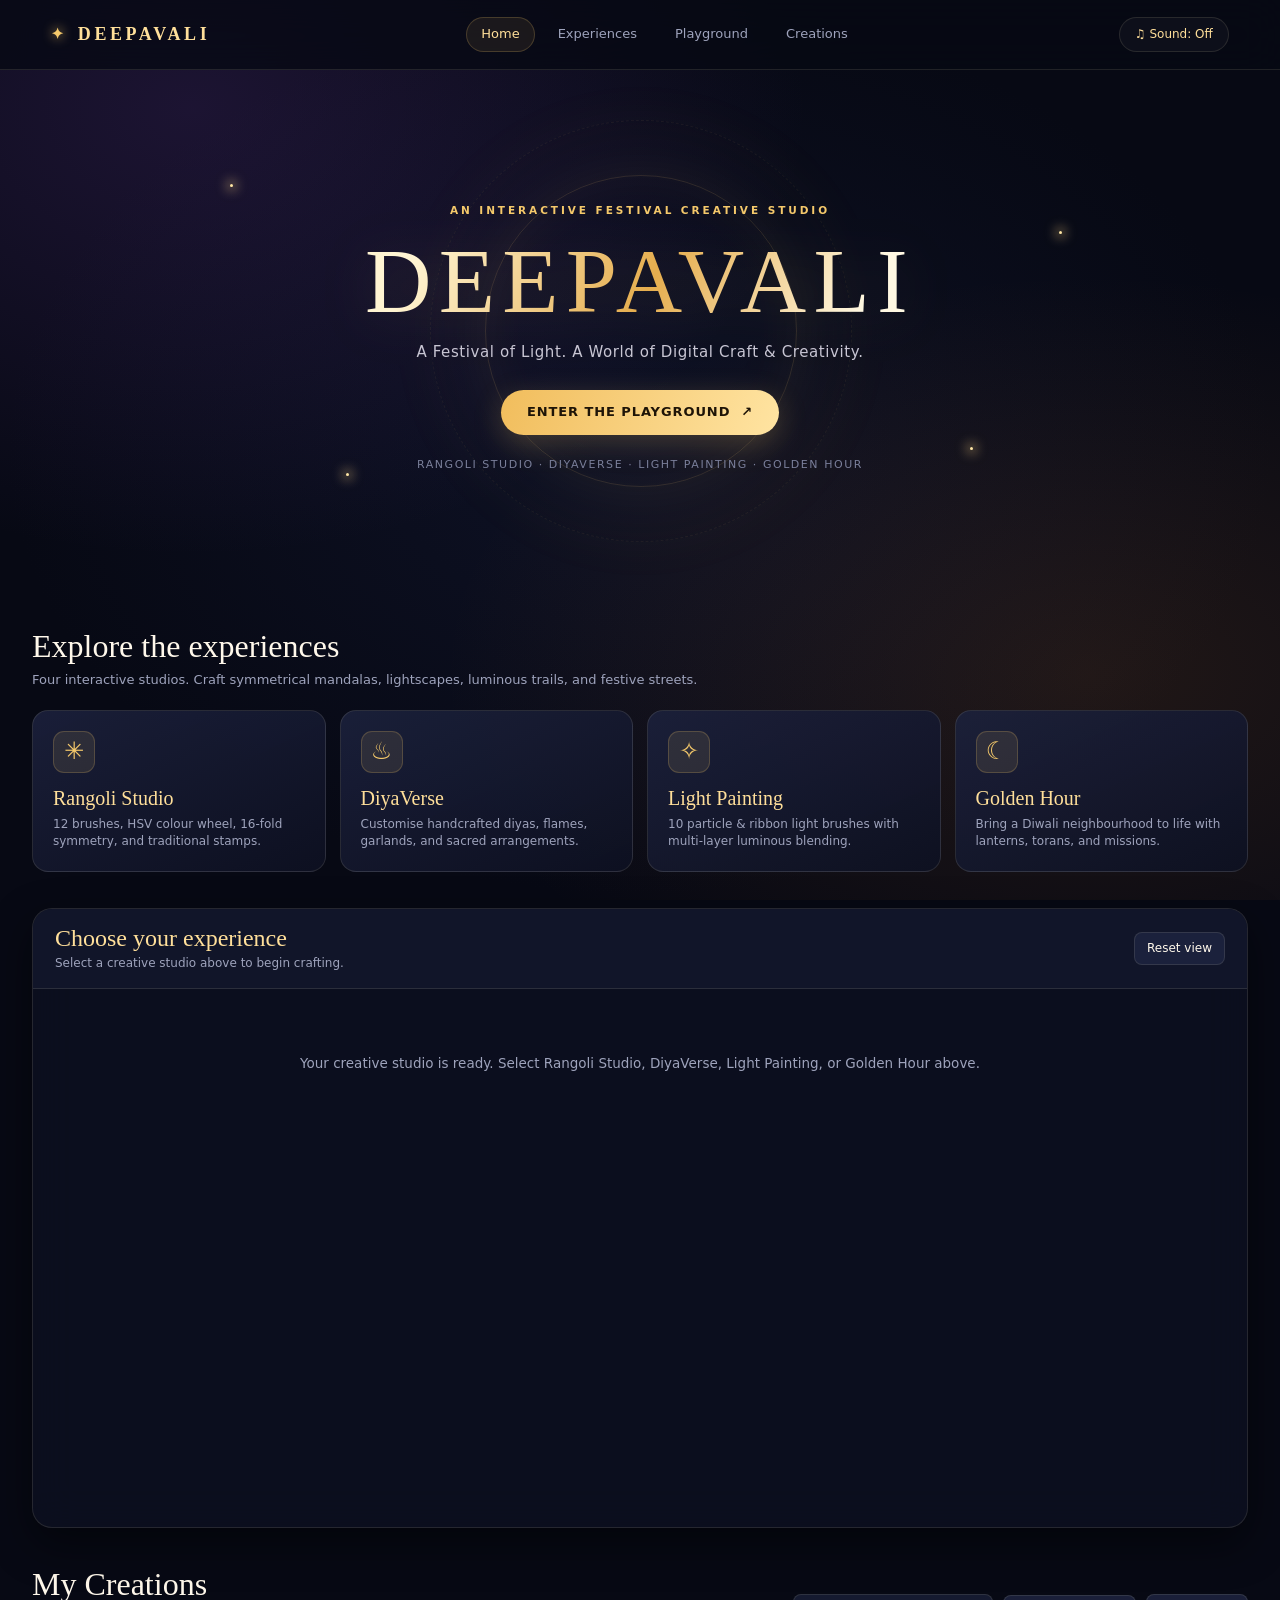
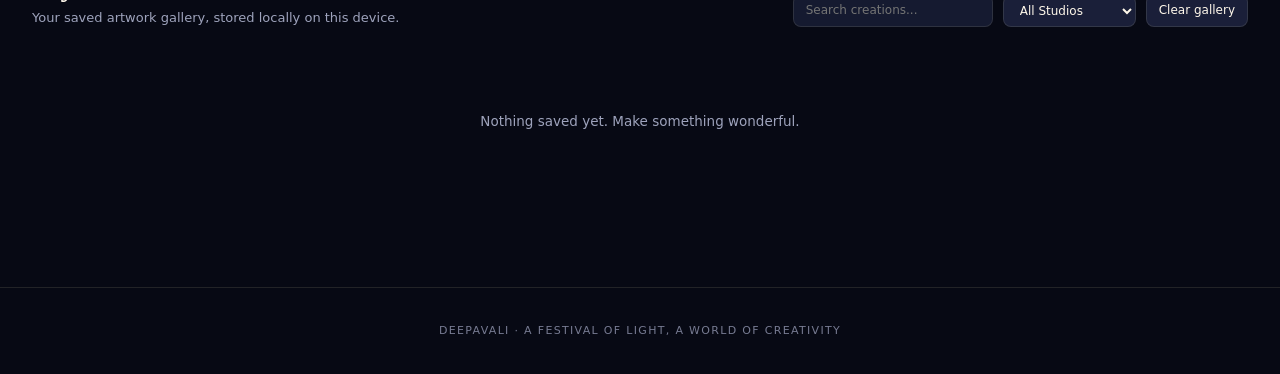
==== commit df6c2659: "Update fmt.Println message from 'Hello' to 'Goodbye'" ====
--- a/index.html
+++ b/index.html
@@ -4,115 +4,1787 @@
 <meta charset="UTF-8">
 <meta name="viewport" content="width=device-width, initial-scale=1.0">
 <meta name="theme-color" content="#090b19">
-<title>DEEPAVALI — The Interactive Festival Playground (Ultimate Upgrade)</title>
+<title>DEEPAVALI — A Festival of Light | Creative Studio</title>
 <style>
-:root{--bg:#090b19;--panel:#12162a;--panel2:#191e35;--gold:#f5c96b;--gold2:#ffdf9a;--muted:#a8abc0;--line:rgba(255,255,255,.1);--white:#fff8e9}
-*{box-sizing:border-box}html{scroll-behavior:smooth}body{margin:0;background:var(--bg);color:var(--white);font-family:Inter,ui-sans-serif,system-ui,-apple-system,"Segoe UI",sans-serif;overflow-x:hidden}button,input,select{font:inherit}button{cursor:pointer}.ambient{position:fixed;inset:0;pointer-events:none;z-index:-1;background:radial-gradient(ellipse at 15% 15%,rgba(94,55,142,.2),transparent 35%),radial-gradient(ellipse at 85% 70%,rgba(173,102,36,.12),transparent 35%),#090b19}.topbar{height:72px;display:flex;align-items:center;justify-content:space-between;padding:0 clamp(18px,5vw,76px);border-bottom:1px solid var(--line);background:rgba(9,11,25,.72);backdrop-filter:blur(18px);position:sticky;top:0;z-index:20}.brand{font-family:Georgia,serif;letter-spacing:.18em;font-size:18px;color:var(--gold2)}.nav{display:flex;gap:24px}.nav button,.text-btn{border:0;background:none;color:var(--muted);font-size:13px}.nav button:hover,.nav button.active{color:var(--gold2)}.sound{border:1px solid var(--line);border-radius:30px;padding:9px 14px;background:transparent;color:var(--gold2);font-size:12px}.hero{min-height:590px;display:grid;place-items:center;text-align:center;padding:90px 20px 70px;position:relative;overflow:hidden}.hero:before,.hero:after{content:"";position:absolute;width:300px;height:300px;border:1px solid rgba(245,201,107,.15);border-radius:50%;top:100px;left:calc(50% - 150px);box-shadow:0 0 70px rgba(245,201,107,.08),inset 0 0 60px rgba(245,201,107,.05);animation:orbit 28s linear infinite}.hero:after{width:390px;height:390px;top:55px;left:calc(50% - 195px);animation-direction:reverse;opacity:.55}.hero-content{position:relative;z-index:2}.eyebrow{color:var(--gold);letter-spacing:.28em;text-transform:uppercase;font-size:10px}.hero h1{font:clamp(48px,9vw,100px)/.98 Georgia,serif;letter-spacing:.08em;margin:22px 0 18px;background:linear-gradient(110deg,#fff1c9,#e5ad4e,#fff5d7);-webkit-background-clip:text;background-clip:text;color:transparent}.hero p{color:#c4c2ce;letter-spacing:.04em;font-size:15px}.primary{border:0;border-radius:30px;padding:14px 24px;margin-top:24px;background:linear-gradient(110deg,#f1bd5c,#ffe4a2);color:#21170a;font-weight:750;letter-spacing:.06em;box-shadow:0 8px 30px rgba(245,201,107,.2);transition:.25s}.primary:hover{transform:translateY(-3px);box-shadow:0 12px 38px rgba(245,201,107,.3)}.hero-note{color:#777c98;font-size:11px;margin-top:22px}.spark{position:absolute;width:3px;height:3px;background:#ffe6a5;border-radius:50%;box-shadow:0 0 12px 3px rgba(255,216,133,.6);animation:twinkle 3s infinite alternate}@keyframes twinkle{to{opacity:.2;transform:scale(.4)}}@keyframes orbit{to{transform:rotate(360deg)}}main{max-width:1180px;margin:auto;padding:0 22px 90px}.section-head{display:flex;align-items:end;justify-content:space-between;gap:20px;margin:35px 0 22px}.section-head h2{font:34px Georgia,serif;margin:0}.section-head p{color:var(--muted);font-size:13px;margin:8px 0 0}.experience-grid{display:grid;grid-template-columns:repeat(5,1fr);gap:14px}.experience{background:linear-gradient(145deg,rgba(27,31,55,.95),rgba(15,18,34,.95));border:1px solid var(--line);border-radius:18px;padding:22px;min-height:170px;text-align:left;color:var(--white);transition:.25s}.experience:hover{transform:translateY(-5px);border-color:rgba(245,201,107,.45);background:linear-gradient(145deg,#252943,#14182c)}.exp-icon{font-size:26px;color:var(--gold);display:block;margin-bottom:20px}.experience strong{display:block;font:18px Georgia,serif}.experience small{display:block;color:var(--muted);margin-top:7px;line-height:1.4}.workspace{margin-top:50px;border:1px solid var(--line);border-radius:22px;background:rgba(16,19,37,.88);overflow:hidden;min-height:490px}.workspace-head{display:flex;align-items:center;justify-content:space-between;gap:12px;padding:20px 24px;border-bottom:1px solid var(--line)}.workspace-head h2{font:27px Georgia,serif;margin:0}.workspace-head p{margin:5px 0 0;color:var(--muted);font-size:12px}.close-btn{border:1px solid var(--line);background:transparent;color:var(--muted);border-radius:25px;padding:8px 13px}.toolrow{display:flex;flex-wrap:wrap;gap:9px;padding:14px 18px;border-bottom:1px solid var(--line);align-items:center}.toolrow button,.toolrow select,.toolrow input[type=range]{background:#202640;color:var(--white);border:1px solid var(--line);border-radius:9px;padding:8px 11px;font-size:12px}.toolrow button:hover{border-color:var(--gold)}.toolrow button.selected{background:#594526;border-color:var(--gold);color:#ffe2a2}.toolrow label{color:var(--muted);font-size:11px;display:flex;align-items:center;gap:7px}.toolrow input[type=color]{width:28px;height:28px;padding:0;border:0;background:none}.stage{padding:18px;min-height:370px;display:grid;place-items:center;position:relative}.canvas-wrap{width:min(100%,720px);aspect-ratio:1.7;background:#0b1020;border:1px solid rgba(245,201,107,.16);border-radius:13px;overflow:hidden;position:relative}.canvas-wrap.square{aspect-ratio:1/1;max-width:620px}.canvas-wrap canvas{width:100%;height:100%;display:block;touch-action:none}.hint{color:var(--muted);font-size:12px;text-align:center;padding:15px}.hidden{display:none!important}.rangoli-layout{width:100%;display:grid;grid-template-columns:minmax(0,1fr) 260px;gap:18px;align-items:start}.sidepanel{background:#171c31;border:1px solid var(--line);border-radius:13px;padding:16px;max-height:600px;overflow-y:auto}.sidepanel h3{font:18px Georgia,serif;margin:0 0 12px}.swatches{display:grid;grid-template-columns:repeat(4,1fr);gap:8px}.swatch{width:100%;aspect-ratio:1;border:2px solid rgba(255,255,255,.25);border-radius:50%;padding:0}.sidepanel p{font-size:11px;color:var(--muted);line-height:1.6}.control-label{display:block;color:var(--muted);font-size:11px;margin:14px 0 6px}.sidepanel input[type=range]{width:100%;accent-color:var(--gold)}.my-gallery{display:grid;grid-template-columns:repeat(auto-fill,minmax(180px,1fr));gap:16px;width:100%}.creation{background:#1b2038;border:1px solid var(--line);border-radius:12px;padding:12px}.creation img{width:100%;aspect-ratio:1;object-fit:cover;border-radius:8px;background:#0b1020}.creation strong{display:block;font-size:12px;margin:9px 0 4px}.creation small{color:var(--muted);font-size:10px}.creation button{margin-top:8px;border:0;background:transparent;color:#efb8a7;font-size:11px;padding:4px;cursor:pointer}.empty{color:var(--muted);text-align:center;padding:60px 10px;font-size:13px}.footer{text-align:center;color:#777b92;font-size:11px;padding:35px 15px;border-top:1px solid var(--line)}.toast{position:fixed;bottom:22px;left:50%;transform:translate(-50%,20px);opacity:0;background:#f5d18a;color:#21180b;padding:11px 18px;border-radius:30px;font-size:12px;transition:.25s;z-index:40;pointer-events:none}.toast.show{opacity:1;transform:translate(-50%,0)}@media(max-width:950px){.experience-grid{grid-template-columns:repeat(3,1fr)}}@media(max-width:850px){.experience-grid{grid-template-columns:repeat(2,1fr)}.rangoli-layout{grid-template-columns:1fr}.sidepanel{order:-1}.nav{gap:10px}.nav button{font-size:11px}}@media(max-width:560px){.topbar{height:60px;padding:0 14px}.brand{font-size:14px}.nav{gap:4px}.nav button{font-size:10px;padding:5px}.sound{font-size:10px;padding:7px}.hero{min-height:490px}.hero h1{font-size:49px}.section-head h2{font-size:27px}.experience-grid{gap:9px}.experience{padding:15px;min-height:150px}.experience strong{font-size:16px}.workspace-head{padding:16px}.workspace-head h2{font-size:22px}.toolrow{gap:6px;padding:10px}.toolrow button,.toolrow select{padding:7px 9px;font-size:10px}.stage{padding:10px}}
-@media(prefers-reduced-motion:reduce){*,*:before,*:after{animation-duration:.01ms!important;animation-iteration-count:1!important;scroll-behavior:auto!important;transition:none!important}}
-
-/* Upgraded Creative Styles */
-.palette-block{margin-top:14px}.palette-title{display:flex;justify-content:space-between;align-items:center;color:var(--muted);font-size:11px;margin-bottom:8px}.palette-scroll{max-height:220px;overflow:auto;padding:3px}.custom-colour{width:100%;height:36px;margin-top:10px;background:#202640;border:1px solid var(--line);border-radius:9px;color:var(--muted);font-size:11px;padding:4px}.toolrow .mini-palette{display:flex;gap:6px;align-items:center;flex-wrap:wrap}.mini-palette button{width:23px;height:23px;padding:0;border-radius:50%;border:2px solid #ffffff50}.mini-palette button.active{outline:2px solid white;outline-offset:2px}
-
-/* Golden Hour Upgrades */
-.golden-scene{height:460px;background:linear-gradient(#ed9b62 0%,#74486b 42%,#18203d 100%);position:relative;border-radius:14px;overflow:hidden;transition:filter .4s}
-.golden-scene.night{background:linear-gradient(#080f28 0%,#171c42 65%,#291d32 100%)}
-.moon{position:absolute;right:13%;top:12%;width:55px;height:55px;border-radius:50%;background:#ffe9b3;box-shadow:0 0 35px #ffdda0;transition:opacity .5s}
-.golden-sky-star{position:absolute;color:#ffe9b3;text-shadow:0 0 12px #ffe9b3;opacity:0;transition:opacity .8s}
-.golden-scene.night .golden-sky-star{opacity:1}
-.golden-scene .houses{height:65%;z-index:2;position:absolute;bottom:0;left:0;right:0;display:flex;align-items:end;justify-content:space-evenly}
-.house{position:relative;width:15%;height:70%;background:#a95e3e;border:2px solid #e3a05c;border-radius:4px 4px 0 0;cursor:pointer;transition:filter .3s}
-.house:nth-child(2){height:88%;background:#8c4c42}.house:nth-child(3){height:76%;background:#9d6047}.house:nth-child(4){height:82%;background:#7d5c43}.house:nth-child(5){height:70%;background:#955140}
-.roof{position:absolute;left:-10%;top:-25px;width:120%;height:28px;background:#6d3440;clip-path:polygon(50% 0,100% 100%,0 100%)}
-.window{position:absolute;top:32%;left:25%;width:50%;height:28%;background:#27304a;border:2px solid #f0bd70;border-radius:3px;cursor:pointer;transition:background .3s,box-shadow .3s}
-.house.lit .window{background:#ffd879;box-shadow:0 0 28px #ffc65e}
-.house-door{position:absolute;bottom:0;left:37%;width:26%;height:32%;background:#4b2831;border:1px solid #d6a05c;border-radius:2px 2px 0 0}
-.street{position:absolute;bottom:0;left:0;right:0;height:18%;background:linear-gradient(#403044,#171a2b);z-index:3}
-.firefly{position:absolute;width:4px;height:4px;background:#fff5b6;border-radius:50%;box-shadow:0 0 8px 2px #ffdf70;pointer-events:none;z-index:5;animation:flyFloat 6s ease-in-out infinite alternate}
-@keyframes flyFloat{0%{transform:translate(0,0);opacity:.3}50%{transform:translate(15px,-25px);opacity:1}100%{transform:translate(-10px,-40px);opacity:.2}}
-.courtyard-pookalam{position:absolute;bottom:5%;left:50%;transform:translateX(-50%);width:140px;height:40px;border-radius:50%;background:radial-gradient(circle,#ff6b35,#f7c56a,#e85d5d,#ffd166);border:2px dashed #ffe3a3;z-index:4;box-shadow:0 0 15px rgba(255,164,62,.6);cursor:pointer}
-.floating-diyas{position:absolute;bottom:12%;left:5%;right:5%;display:flex;justify-content:space-around;z-index:4;pointer-events:none}
-.floating-diya-mini{width:18px;height:10px;background:#d87936;border-radius:0 0 10px 10px;position:relative;box-shadow:0 0 8px #ffaf45}
-.floating-diya-mini:before{content:"";position:absolute;top:-8px;left:7px;width:4px;height:9px;background:#ffe680;border-radius:50%;animation:.15s infinite alternate flameMini}
-@keyframes flameMini{to{transform:scaleX(.7) rotate(4deg)}}
-
-/* Global Decorator */
-.global-toran{position:absolute;top:0;left:0;right:0;height:35px;pointer-events:none;z-index:15;display:flex;justify-content:space-around;background:radial-gradient(ellipse at top,rgba(255,200,80,.25),transparent 70%)}
-.toran-string{font-size:18px;letter-spacing:12px;text-align:center;width:100%;filter:drop-shadow(0 2px 4px rgba(0,0,0,.5))}
-
+:root {
+  --bg: #070914;
+  --panel: rgba(18, 22, 42, 0.86);
+  --panel2: rgba(26, 32, 58, 0.92);
+  --panel-solid: #12162a;
+  --gold: #f5c96b;
+  --gold2: #ffdf9a;
+  --amber: #e59a3c;
+  --muted: #9ea3bc;
+  --line: rgba(255, 240, 200, 0.11);
+  --line-strong: rgba(245, 201, 107, 0.35);
+  --white: #fff8eb;
+  --danger: #ef7676;
+  --success: #62bd83;
+  --radius-lg: 20px;
+  --radius-md: 13px;
+  --radius-sm: 8px;
+  --shadow: 0 16px 44px rgba(0, 0, 0, 0.48);
+}
+
+* { box-sizing: border-box; }
+html { scroll-behavior: smooth; }
+body {
+  margin: 0;
+  background: var(--bg);
+  color: var(--white);
+  font-family: Inter, ui-sans-serif, system-ui, -apple-system, "Segoe UI", Roboto, sans-serif;
+  overflow-x: hidden;
+  line-height: 1.45;
+}
+button, input, select { font: inherit; color: inherit; }
+button { cursor: pointer; user-select: none; }
+
+/* Scrollbars */
+::-webkit-scrollbar { width: 6px; height: 6px; }
+::-webkit-scrollbar-track { background: rgba(10, 12, 24, 0.6); }
+::-webkit-scrollbar-thumb { background: rgba(245, 201, 107, 0.28); border-radius: 99px; }
+::-webkit-scrollbar-thumb:hover { background: rgba(245, 201, 107, 0.5); }
+
+.ambient {
+  position: fixed;
+  inset: 0;
+  pointer-events: none;
+  z-index: -1;
+  background:
+    radial-gradient(ellipse at 15% 12%, rgba(104, 58, 158, 0.22), transparent 40%),
+    radial-gradient(ellipse at 85% 75%, rgba(190, 110, 35, 0.14), transparent 42%),
+    radial-gradient(ellipse at 50% 50%, rgba(24, 30, 62, 0.4), transparent 70%),
+    #070914;
+}
+
+/* Header & Navigation */
+.topbar {
+  height: 70px;
+  display: flex;
+  align-items: center;
+  justify-content: space-between;
+  padding: 0 clamp(18px, 4vw, 64px);
+  border-bottom: 1px solid var(--line);
+  background: rgba(7, 9, 20, 0.78);
+  backdrop-filter: blur(20px);
+  -webkit-backdrop-filter: blur(20px);
+  position: sticky;
+  top: 0;
+  z-index: 50;
+}
+.brand {
+  font-family: Georgia, "Times New Roman", serif;
+  letter-spacing: 0.2em;
+  font-size: 18px;
+  color: var(--gold2);
+  display: flex;
+  align-items: center;
+  gap: 10px;
+  font-weight: 600;
+}
+.brand::before {
+  content: "✦";
+  color: var(--gold);
+  font-size: 15px;
+  text-shadow: 0 0 12px var(--gold);
+}
+.nav { display: flex; gap: 8px; }
+.nav button, .text-btn {
+  border: 1px solid transparent;
+  background: none;
+  color: var(--muted);
+  font-size: 13px;
+  padding: 7px 14px;
+  border-radius: 99px;
+  transition: all 0.2s ease;
+}
+.nav button:hover, .nav button.active {
+  color: var(--gold2);
+  background: rgba(245, 201, 107, 0.08);
+  border-color: rgba(245, 201, 107, 0.2);
+}
+.sound {
+  border: 1px solid var(--line);
+  border-radius: 30px;
+  padding: 8px 15px;
+  background: rgba(255, 255, 255, 0.03);
+  color: var(--gold2);
+  font-size: 12px;
+  transition: all 0.2s ease;
+}
+.sound:hover { border-color: var(--gold); background: rgba(245, 201, 107, 0.1); }
+.sound.playing { background: rgba(245, 201, 107, 0.16); border-color: var(--gold); box-shadow: 0 0 16px rgba(245, 201, 107, 0.2); }
+
+/* Hero */
+.hero {
+  min-height: 520px;
+  display: grid;
+  place-items: center;
+  text-align: center;
+  padding: 75px 20px 60px;
+  position: relative;
+  overflow: hidden;
+}
+.hero:before, .hero:after {
+  content: "";
+  position: absolute;
+  width: 310px;
+  height: 310px;
+  border: 1px solid rgba(245, 201, 107, 0.15);
+  border-radius: 50%;
+  top: calc(50% - 155px);
+  left: calc(50% - 155px);
+  box-shadow: 0 0 70px rgba(245, 201, 107, 0.08), inset 0 0 60px rgba(245, 201, 107, 0.05);
+  animation: orbit 32s linear infinite;
+  pointer-events: none;
+}
+.hero:after {
+  width: 420px;
+  height: 420px;
+  top: calc(50% - 210px);
+  left: calc(50% - 210px);
+  border-style: dashed;
+  animation-direction: reverse;
+  opacity: 0.45;
+}
+.hero-content { position: relative; z-index: 2; max-width: 680px; }
+.eyebrow {
+  color: var(--gold);
+  letter-spacing: 0.28em;
+  text-transform: uppercase;
+  font-size: 10.5px;
+  font-weight: 600;
+}
+.hero h1 {
+  font: clamp(46px, 8.5vw, 92px)/0.98 Georgia, serif;
+  letter-spacing: 0.08em;
+  margin: 18px 0 16px;
+  background: linear-gradient(115deg, #fff4d2 10%, #e5ad4e 52%, #fff8e2 90%);
+  -webkit-background-clip: text;
+  background-clip: text;
+  color: transparent;
+  filter: drop-shadow(0 6px 28px rgba(245, 201, 107, 0.16));
+}
+.hero p { color: #c8c6d4; letter-spacing: 0.04em; font-size: 15px; margin: 0; }
+.primary {
+  border: 0;
+  border-radius: 30px;
+  padding: 13px 26px;
+  margin-top: 26px;
+  background: linear-gradient(110deg, #f1bd5c, #ffe4a2);
+  color: #1e1407;
+  font-weight: 700;
+  font-size: 13px;
+  letter-spacing: 0.07em;
+  box-shadow: 0 8px 30px rgba(245, 201, 107, 0.22);
+  transition: transform 0.22s ease, box-shadow 0.22s ease;
+}
+.primary:hover { transform: translateY(-2px); box-shadow: 0 12px 36px rgba(245, 201, 107, 0.34); }
+.hero-note { color: #7a7f9a; font-size: 11px; margin-top: 22px; letter-spacing: 0.14em; }
+.spark {
+  position: absolute;
+  width: 3px;
+  height: 3px;
+  background: #ffe6a5;
+  border-radius: 50%;
+  box-shadow: 0 0 12px 3px rgba(255, 216, 133, 0.6);
+  animation: twinkle 3s infinite alternate;
+  pointer-events: none;
+}
+@keyframes twinkle { to { opacity: 0.2; transform: scale(0.4); } }
+@keyframes orbit { to { transform: rotate(360deg); } }
+
+/* Main Container */
+main { max-width: 1380px; margin: auto; padding: 0 clamp(14px, 3vw, 32px) 90px; }
+.section-head {
+  display: flex;
+  align-items: flex-end;
+  justify-content: space-between;
+  gap: 20px;
+  margin: 38px 0 20px;
+  flex-wrap: wrap;
+}
+.section-head h2 { font: 32px Georgia, serif; margin: 0; color: var(--white); }
+.section-head p { color: var(--muted); font-size: 13px; margin: 6px 0 0; }
+
+/* Experience Selector Cards */
+.experience-grid {
+  display: grid;
+  grid-template-columns: repeat(4, 1fr);
+  gap: 14px;
+}
+.experience {
+  background: linear-gradient(155deg, rgba(28, 33, 60, 0.9), rgba(14, 17, 34, 0.92));
+  border: 1px solid var(--line);
+  border-radius: 16px;
+  padding: 20px;
+  min-height: 158px;
+  text-align: left;
+  color: var(--white);
+  transition: all 0.24s ease;
+  position: relative;
+  overflow: hidden;
+}
+.experience::after {
+  content: "";
+  position: absolute;
+  inset: 0;
+  background: radial-gradient(circle at top right, rgba(245, 201, 107, 0.12), transparent 60%);
+  opacity: 0;
+  transition: opacity 0.24s;
+  pointer-events: none;
+}
+.experience:hover, .experience.active-exp {
+  transform: translateY(-4px);
+  border-color: var(--line-strong);
+  box-shadow: 0 12px 30px rgba(0, 0, 0, 0.35), 0 0 24px rgba(245, 201, 107, 0.08);
+}
+.experience:hover::after, .experience.active-exp::after { opacity: 1; }
+.exp-icon {
+  font-size: 24px;
+  color: var(--gold);
+  display: inline-flex;
+  align-items: center;
+  justify-content: center;
+  width: 42px;
+  height: 42px;
+  border-radius: 11px;
+  background: rgba(245, 201, 107, 0.1);
+  border: 1px solid rgba(245, 201, 107, 0.2);
+  margin-bottom: 14px;
+}
+.experience strong { display: block; font: 20px Georgia, serif; color: var(--gold2); }
+.experience small { display: block; color: var(--muted); margin-top: 6px; line-height: 1.45; font-size: 12px; }
+
+/* Studio Workspace */
+.workspace {
+  margin-top: 36px;
+  border: 1px solid var(--line);
+  border-radius: var(--radius-lg);
+  background: rgba(13, 16, 32, 0.9);
+  backdrop-filter: blur(20px);
+  box-shadow: var(--shadow);
+  overflow: hidden;
+  min-height: 620px;
+}
+.workspace-head {
+  display: flex;
+  align-items: center;
+  justify-content: space-between;
+  gap: 12px;
+  padding: 16px 22px;
+  border-bottom: 1px solid var(--line);
+  background: rgba(20, 25, 48, 0.65);
+  flex-wrap: wrap;
+}
+.workspace-head h2 { font: 24px Georgia, serif; margin: 0; color: var(--gold2); }
+.workspace-head p { margin: 3px 0 0; color: var(--muted); font-size: 12px; }
+.head-actions { display: flex; gap: 8px; align-items: center; flex-wrap: wrap; }
+
+/* Buttons & Controls */
+.btn, .close-btn, .toolrow button, .toolrow select {
+  border: 1px solid var(--line);
+  background: rgba(30, 36, 64, 0.85);
+  color: var(--white);
+  border-radius: var(--radius-sm);
+  padding: 7px 12px;
+  font-size: 12px;
+  font-weight: 500;
+  display: inline-flex;
+  align-items: center;
+  justify-content: center;
+  gap: 6px;
+  transition: all 0.16s ease;
+}
+.btn:hover, .close-btn:hover, .toolrow button:hover, .toolrow select:hover {
+  border-color: var(--gold);
+  background: rgba(45, 53, 90, 0.95);
+}
+.btn.active, .btn.selected, .toolrow button.selected {
+  background: linear-gradient(135deg, rgba(115, 84, 34, 0.92), rgba(78, 56, 22, 0.92));
+  border-color: var(--gold);
+  color: var(--gold2);
+  box-shadow: 0 0 14px rgba(245, 201, 107, 0.18);
+}
+.btn-gold {
+  background: linear-gradient(115deg, #f2be5c, #ffe19c);
+  color: #221708;
+  border-color: #ffe5a8;
+  font-weight: 600;
+}
+.btn-gold:hover {
+  background: linear-gradient(115deg, #f7c970, #ffebb8);
+  color: #140d04;
+  box-shadow: 0 0 18px rgba(245, 201, 107, 0.35);
+}
+.btn-danger:hover { border-color: var(--danger); color: #ffb3b3; background: rgba(120, 35, 45, 0.45); }
+.btn-sm { padding: 5px 9px; font-size: 11px; border-radius: 6px; }
+
+/* Unified 3-Column Studio Layout */
+.studio-shell {
+  display: flex;
+  flex-direction: column;
+  width: 100%;
+}
+.studio-topbar {
+  display: flex;
+  flex-wrap: wrap;
+  align-items: center;
+  justify-content: space-between;
+  gap: 8px;
+  padding: 10px 16px;
+  border-bottom: 1px solid var(--line);
+  background: rgba(17, 21, 40, 0.8);
+}
+.toolbar-group {
+  display: flex;
+  align-items: center;
+  gap: 6px;
+  flex-wrap: wrap;
+}
+.toolbar-divider {
+  width: 1px;
+  height: 22px;
+  background: var(--line);
+  margin: 0 4px;
+}
+
+.studio-grid {
+  display: grid;
+  grid-template-columns: 270px minmax(0, 1fr) 300px;
+  gap: 14px;
+  padding: 14px;
+  align-items: start;
+}
+.studio-panel {
+  background: var(--panel);
+  border: 1px solid var(--line);
+  border-radius: var(--radius-md);
+  padding: 13px;
+  display: flex;
+  flex-direction: column;
+  gap: 14px;
+  max-height: 690px;
+  overflow-y: auto;
+}
+.panel-section {
+  border-bottom: 1px solid var(--line);
+  padding-bottom: 13px;
+}
+.panel-section:last-child { border-bottom: 0; padding-bottom: 0; }
+.panel-title {
+  font-size: 11px;
+  text-transform: uppercase;
+  letter-spacing: 0.11em;
+  color: var(--gold);
+  font-weight: 600;
+  margin: 0 0 9px;
+  display: flex;
+  align-items: center;
+  justify-content: space-between;
+}
+.panel-title span.sub {
+  color: var(--muted);
+  text-transform: none;
+  letter-spacing: normal;
+  font-weight: 400;
+  font-size: 11px;
+}
+
+/* Preset Grids (Brushes, Patterns, Diyas) */
+.preset-grid {
+  display: grid;
+  grid-template-columns: repeat(2, 1fr);
+  gap: 6px;
+}
+.preset-grid.cols-3 { grid-template-columns: repeat(3, 1fr); }
+.preset-btn {
+  border: 1px solid var(--line);
+  background: rgba(24, 30, 54, 0.75);
+  color: var(--white);
+  border-radius: 8px;
+  padding: 8px 9px;
+  font-size: 11.5px;
+  text-align: left;
+  display: flex;
+  align-items: center;
+  gap: 7px;
+  transition: all 0.15s ease;
+}
+.preset-btn:hover {
+  border-color: rgba(245, 201, 107, 0.45);
+  background: rgba(36, 44, 78, 0.9);
+}
+.preset-btn.active {
+  background: linear-gradient(135deg, rgba(110, 80, 32, 0.85), rgba(68, 48, 20, 0.9));
+  border-color: var(--gold);
+  color: var(--gold2);
+  box-shadow: inset 0 0 10px rgba(245, 201, 107, 0.15);
+}
+.preset-icon {
+  font-size: 14px;
+  width: 20px;
+  text-align: center;
+  color: var(--gold);
+  flex-shrink: 0;
+}
+
+/* Sliders */
+.slider-row { margin-bottom: 9px; }
+.slider-row:last-child { margin-bottom: 0; }
+.slider-head {
+  display: flex;
+  justify-content: space-between;
+  align-items: center;
+  font-size: 11.5px;
+  color: var(--muted);
+  margin-bottom: 4px;
+}
+.slider-val {
+  color: var(--gold2);
+  font-variant-numeric: tabular-nums;
+  font-weight: 600;
+  font-size: 11px;
+}
+input[type=range] {
+  -webkit-appearance: none;
+  appearance: none;
+  width: 100%;
+  height: 5px;
+  background: #232a48;
+  border-radius: 99px;
+  outline: none;
+  border: 1px solid rgba(255, 255, 255, 0.08);
+}
+input[type=range]::-webkit-slider-thumb {
+  -webkit-appearance: none;
+  width: 15px;
+  height: 15px;
+  border-radius: 50%;
+  background: var(--gold);
+  border: 2px solid #fff6dc;
+  box-shadow: 0 0 8px rgba(245, 201, 107, 0.6);
+  cursor: pointer;
+}
+input[type=range]::-moz-range-thumb {
+  width: 15px;
+  height: 15px;
+  border-radius: 50%;
+  background: var(--gold);
+  border: 2px solid #fff6dc;
+  cursor: pointer;
+}
+
+/* Center Canvas Stage */
+.studio-stage {
+  display: flex;
+  flex-direction: column;
+  align-items: center;
+  justify-content: center;
+  background: rgba(8, 10, 22, 0.72);
+  border: 1px solid var(--line);
+  border-radius: var(--radius-md);
+  padding: 14px;
+  min-height: 580px;
+  position: relative;
+  overflow: hidden;
+}
+.canvas-viewport {
+  width: 100%;
+  height: 100%;
+  display: grid;
+  place-items: center;
+  overflow: auto;
+  max-height: 600px;
+  position: relative;
+}
+.canvas-wrap {
+  width: min(100%, 760px);
+  aspect-ratio: 16 / 10;
+  background: #080d1a;
+  border: 1px solid rgba(245, 201, 107, 0.22);
+  border-radius: 12px;
+  overflow: hidden;
+  position: relative;
+  box-shadow: 0 14px 40px rgba(0, 0, 0, 0.55);
+  transform-origin: center center;
+  transition: transform 0.15s ease;
+}
+.canvas-wrap.square {
+  aspect-ratio: 1 / 1;
+  max-width: 580px;
+}
+.canvas-wrap canvas {
+  width: 100%;
+  height: 100%;
+  display: block;
+  touch-action: none;
+  cursor: crosshair;
+}
+.stage-footer {
+  width: 100%;
+  display: flex;
+  align-items: center;
+  justify-content: space-between;
+  gap: 10px;
+  margin-top: 10px;
+  padding-top: 8px;
+  border-top: 1px solid var(--line);
+  font-size: 11.5px;
+  color: var(--muted);
+  flex-wrap: wrap;
+}
+
+/* Advanced Colour Picker Widget */
+.cp-widget {
+  display: flex;
+  flex-direction: column;
+  gap: 10px;
+}
+.cp-top {
+  display: grid;
+  grid-template-columns: 118px 1fr;
+  gap: 10px;
+  align-items: center;
+}
+.cp-wheel-wrap {
+  position: relative;
+  width: 118px;
+  height: 118px;
+  display: grid;
+  place-items: center;
+}
+.cp-wheel-canvas, .cp-sv-canvas {
+  display: block;
+  cursor: crosshair;
+  touch-action: none;
+  border-radius: 8px;
+}
+.cp-wheel-canvas { border-radius: 50%; }
+.cp-sv-wrap {
+  position: relative;
+  width: 100%;
+  height: 114px;
+  border-radius: 8px;
+  overflow: hidden;
+  border: 1px solid var(--line);
+}
+.cp-preview-row {
+  display: flex;
+  align-items: center;
+  gap: 8px;
+}
+.cp-live-swatch {
+  width: 34px;
+  height: 34px;
+  border-radius: 8px;
+  border: 2px solid rgba(255, 255, 255, 0.35);
+  box-shadow: inset 0 0 8px rgba(0,0,0,0.3);
+  flex-shrink: 0;
+}
+.cp-hex-input {
+  width: 82px;
+  background: #1a203a;
+  border: 1px solid var(--line);
+  border-radius: 6px;
+  padding: 5px 7px;
+  font-family: ui-monospace, SFMono-Regular, Menlo, monospace;
+  font-size: 12px;
+  color: var(--white);
+  text-transform: uppercase;
+}
+.cp-rgb-row {
+  display: grid;
+  grid-template-columns: repeat(3, 1fr);
+  gap: 6px;
+}
+.cp-rgb-field {
+  display: flex;
+  align-items: center;
+  background: #1a203a;
+  border: 1px solid var(--line);
+  border-radius: 6px;
+  padding: 3px 6px;
+  font-size: 11px;
+}
+.cp-rgb-field span { color: var(--muted); margin-right: 4px; font-weight: 600; }
+.cp-rgb-field input {
+  width: 100%;
+  background: transparent;
+  border: 0;
+  color: var(--white);
+  font-size: 11.5px;
+  text-align: right;
+  outline: none;
+}
+.swatches-grid {
+  display: grid;
+  grid-template-columns: repeat(8, 1fr);
+  gap: 5px;
+}
+.swatch-btn {
+  width: 100%;
+  aspect-ratio: 1;
+  border-radius: 6px;
+  border: 1.5px solid rgba(255, 255, 255, 0.22);
+  padding: 0;
+  transition: transform 0.12s, border-color 0.12s;
+  position: relative;
+}
+.swatch-btn:hover { transform: scale(1.14); border-color: #fff; z-index: 2; }
+.swatch-btn.active { outline: 2px solid var(--gold); outline-offset: 1px; }
+
+/* Layer Pill List */
+.layer-list { display: flex; flex-direction: column; gap: 5px; }
+.layer-item {
+  display: flex;
+  align-items: center;
+  justify-content: space-between;
+  padding: 6px 9px;
+  border-radius: 7px;
+  background: rgba(24, 30, 54, 0.7);
+  border: 1px solid var(--line);
+  font-size: 11.5px;
+  cursor: pointer;
+}
+.layer-item.active {
+  border-color: var(--gold);
+  background: rgba(90, 66, 28, 0.45);
+  color: var(--gold2);
+}
+
+/* DiyaVerse Studio */
+.diya-stage {
+  width: 100%;
+  height: 520px;
+  border-radius: 13px;
+  position: relative;
+  overflow: hidden;
+  background:
+    radial-gradient(ellipse at 50% 92%, rgba(165, 92, 42, 0.55) 0%, rgba(55, 34, 52, 0.65) 42%, #070c1a 85%);
+  border: 1px solid rgba(245, 201, 107, 0.22);
+  box-shadow: inset 0 -40px 80px rgba(0, 0, 0, 0.55);
+  user-select: none;
+  touch-action: none;
+}
+.diya-water-ripples {
+  position: absolute;
+  inset: 55% 0 0 0;
+  background: repeating-radial-gradient(ellipse at 50% 80%, rgba(255, 215, 130, 0.03) 0px, transparent 18px, rgba(110, 175, 215, 0.025) 36px);
+  pointer-events: none;
+}
+.diya-ground {
+  position: absolute;
+  bottom: -55px;
+  left: -10%;
+  width: 120%;
+  height: 130px;
+  background: radial-gradient(ellipse, rgba(212, 138, 55, 0.5) 0%, rgba(125, 72, 33, 0.22) 50%, transparent 75%);
+  filter: blur(14px);
+  pointer-events: none;
+}
+.diya-count {
+  position: absolute;
+  right: 14px;
+  top: 14px;
+  color: var(--gold2);
+  font-size: 11.5px;
+  background: rgba(11, 16, 32, 0.82);
+  border: 1px solid var(--line);
+  padding: 6px 12px;
+  border-radius: 20px;
+  z-index: 10;
+  pointer-events: none;
+}
+.diya-item {
+  position: absolute;
+  transform: translate(-50%, -50%);
+  cursor: grab;
+  user-select: none;
+  touch-action: none;
+  transition: filter 0.15s;
+}
+.diya-item:active { cursor: grabbing; }
+.diya-item svg { width: 100%; height: 100%; overflow: visible; display: block; }
+.diya-item.selected {
+  outline: 1.5px dashed var(--gold);
+  outline-offset: 6px;
+  border-radius: 10px;
+}
+
+/* Flame Animation Classes */
+@keyframes flameClassic {
+  0% { transform: scaleX(0.94) scaleY(0.98) rotate(-1.5deg); }
+  100% { transform: scaleX(1.06) scaleY(1.04) rotate(1.5deg); }
+}
+@keyframes flameDancing {
+  0% { transform: scaleX(0.84) scaleY(1.08) skewX(-6deg) rotate(-4deg); }
+  50% { transform: scaleX(1.1) scaleY(0.92) skewX(5deg) rotate(3deg); }
+  100% { transform: scaleX(0.9) scaleY(1.06) skewX(-4deg) rotate(5deg); }
+}
+@keyframes flameSoft {
+  0% { opacity: 0.82; transform: scale(0.95); }
+  100% { opacity: 1; transform: scale(1.06); }
+}
+.flame-classic { transform-origin: 50px 31px; animation: flameClassic 0.16s infinite alternate ease-in-out; }
+.flame-dancing { transform-origin: 50px 31px; animation: flameDancing 0.22s infinite alternate ease-in-out; }
+.flame-steady { transform-origin: 50px 31px; }
+.flame-soft { transform-origin: 50px 31px; animation: flameSoft 0.9s infinite alternate ease-in-out; }
+
+/* Golden Hour Scene */
+.golden-taskbar {
+  display: flex;
+  gap: 12px;
+  align-items: center;
+  flex-wrap: wrap;
+  padding: 12px 18px;
+  border-bottom: 1px solid var(--line);
+  background: rgba(20, 26, 50, 0.75);
+  color: var(--muted);
+  font-size: 12.5px;
+}
+.golden-progress {
+  height: 8px;
+  background: #1d2238;
+  border-radius: 99px;
+  overflow: hidden;
+  flex: 1;
+  min-width: 120px;
+  border: 1px solid var(--line);
+}
+.golden-progress span {
+  display: block;
+  height: 100%;
+  width: 0;
+  background: linear-gradient(90deg, #e59a3c, #ffe89e);
+  box-shadow: 0 0 12px #f5c96b;
+  transition: width 0.35s ease;
+}
+.golden-task { color: var(--gold2); }
+.golden-scene {
+  width: 100%;
+  height: 490px;
+  border-radius: 14px;
+  position: relative;
+  overflow: hidden;
+  border: 1px solid rgba(245, 201, 107, 0.22);
+  background: linear-gradient(180deg, #e89565 0%, #9b5b76 46%, #1f2748 100%);
+  transition: background 0.6s ease;
+  user-select: none;
+}
+.golden-sky-overlay {
+  position: absolute;
+  inset: 0;
+  background: linear-gradient(180deg, #050b1e 0%, #151a3c 55%, #2d1d38 100%);
+  opacity: 0;
+  transition: opacity 0.5s ease;
+  pointer-events: none;
+}
+.sun-orb {
+  position: absolute;
+  left: 16%;
+  top: 22%;
+  width: 64px;
+  height: 64px;
+  border-radius: 50%;
+  background: radial-gradient(circle, #fff6cf 0%, #ffb65c 60%, rgba(255, 120, 50, 0) 100%);
+  box-shadow: 0 0 50px rgba(255, 180, 85, 0.7);
+  transition: transform 0.4s ease, opacity 0.4s ease;
+  pointer-events: none;
+}
+.moon {
+  position: absolute;
+  right: 14%;
+  top: 12%;
+  width: 56px;
+  height: 56px;
+  border-radius: 50%;
+  background: radial-gradient(circle at 35% 35%, #fffdf2, #ffe5a3 70%, #e0b868);
+  box-shadow: 0 0 42px 8px rgba(255, 224, 155, 0.45);
+  transition: transform 0.4s ease, opacity 0.4s ease;
+  pointer-events: none;
+}
+.golden-sky-star {
+  position: absolute;
+  color: #fff0c2;
+  text-shadow: 0 0 10px #ffe9b3;
+  opacity: 0;
+  transition: opacity 0.6s ease;
+  pointer-events: none;
+  animation: twinkle 2.4s infinite alternate;
+}
+.golden-scene.night .golden-sky-star { opacity: 0.95; }
+
+/* Distant Skyline Silhouette */
+.distant-skyline {
+  position: absolute;
+  bottom: 20%;
+  left: 0;
+  right: 0;
+  height: 140px;
+  opacity: 0.35;
+  pointer-events: none;
+  background:
+    linear-gradient(transparent 40%, #0d1024 40%) 5% 100% / 8% 90px no-repeat,
+    radial-gradient(circle at 50% 100%, #0d1024 48%, transparent 50%) 18% 100% / 12% 70px no-repeat,
+    linear-gradient(transparent 20%, #0d1024 20%) 35% 100% / 10% 110px no-repeat,
+    radial-gradient(circle at 50% 100%, #0d1024 48%, transparent 50%) 68% 100% / 14% 85px no-repeat,
+    linear-gradient(transparent 30%, #0d1024 30%) 88% 100% / 9% 95px no-repeat;
+}
+
+.houses {
+  position: absolute;
+  bottom: 20%;
+  left: 2%;
+  right: 2%;
+  height: 58%;
+  display: flex;
+  align-items: flex-end;
+  justify-content: space-evenly;
+  z-index: 3;
+}
+.house {
+  position: relative;
+  width: 14.5%;
+  height: 70%;
+  background: linear-gradient(180deg, #9f563a, #6c3628);
+  border: 2px solid #df9d58;
+  border-radius: 5px 5px 0 0;
+  cursor: pointer;
+  transition: transform 0.22s ease, filter 0.25s ease, box-shadow 0.3s ease;
+  box-shadow: 0 8px 25px rgba(0, 0, 0, 0.45);
+}
+.house:nth-child(2) { height: 88%; background: linear-gradient(180deg, #86453f, #582a29); }
+.house:nth-child(3) { height: 76%; background: linear-gradient(180deg, #9a5d42, #633928); }
+.house:nth-child(4) { height: 92%; background: linear-gradient(180deg, #7c4758, #4d2938); }
+.house:nth-child(5) { height: 74%; background: linear-gradient(180deg, #9c583c, #693725); }
+.house:nth-child(6) { height: 82%; background: linear-gradient(180deg, #884c3d, #562c24); }
+.house:hover { filter: brightness(1.12); transform: translateY(-2px); }
+.house.lit {
+  box-shadow: 0 0 38px rgba(255, 198, 94, 0.28), 0 8px 25px rgba(0, 0, 0, 0.45);
+}
+.roof {
+  position: absolute;
+  left: -9%;
+  top: -24px;
+  width: 118%;
+  height: 26px;
+  background: linear-gradient(180deg, #7c3b49, #4e222d);
+  clip-path: polygon(50% 0, 100% 100%, 0 100%);
+  border-bottom: 2px solid #f2b96e;
+}
+.house-garland {
+  position: absolute;
+  left: -4%;
+  right: -4%;
+  top: 2px;
+  height: 12px;
+  background: radial-gradient(circle, #ff9924 35%, #ffd24c 55%, transparent 65%) 0 0 / 14px 12px repeat-x;
+  opacity: 0.45;
+  transition: opacity 0.3s, filter 0.3s;
+  pointer-events: none;
+}
+.house.lit .house-garland, .house.garland-on .house-garland {
+  opacity: 1;
+  filter: drop-shadow(0 0 6px #ffae34);
+}
+.house-balcony {
+  position: absolute;
+  top: 24%;
+  left: 12%;
+  right: 12%;
+  height: 10px;
+  border-bottom: 2px solid #e7aa62;
+  background: repeating-linear-gradient(90deg, rgba(231, 170, 98, 0.55) 0 3px, transparent 3px 8px);
+}
+.window-row {
+  position: absolute;
+  top: 36%;
+  left: 14%;
+  right: 14%;
+  height: 25%;
+  display: flex;
+  justify-content: space-between;
+  gap: 8px;
+}
+.window {
+  flex: 1;
+  height: 100%;
+  background: #222942;
+  border: 2px solid #eab56c;
+  border-radius: 10px 10px 2px 2px;
+  transition: background 0.3s, box-shadow 0.3s;
+}
+.house.lit .window {
+  background: radial-gradient(circle, #fff5c0 0%, #ffd269 65%, #f09c35 100%);
+  box-shadow: 0 0 22px 5px rgba(255, 198, 94, 0.72);
+}
+.house-door {
+  position: absolute;
+  bottom: 0;
+  left: 35%;
+  width: 30%;
+  height: 32%;
+  background: linear-gradient(180deg, #522933, #33171f);
+  border: 1.5px solid #dfa35c;
+  border-radius: 12px 12px 0 0;
+}
+.house.lit .house-door {
+  box-shadow: inset 0 0 12px rgba(255, 200, 100, 0.35);
+}
+.door-knob {
+  position: absolute;
+  bottom: 42%;
+  right: 18%;
+  width: 4px;
+  height: 4px;
+  border-radius: 50%;
+  background: #f8d58c;
+}
+.street {
+  position: absolute;
+  bottom: 0;
+  left: 0;
+  right: 0;
+  height: 20%;
+  background: linear-gradient(180deg, #35273b 0%, #1c1829 45%, #0e101d 100%);
+  border-top: 2px solid rgba(245, 201, 107, 0.25);
+  z-index: 2;
+}
+.courtyard-glow {
+  position: absolute;
+  bottom: 2%;
+  left: 10%;
+  right: 10%;
+  height: 16%;
+  background: radial-gradient(ellipse at center, rgba(255, 185, 75, 0.18), transparent 75%);
+  pointer-events: none;
+  z-index: 2;
+}
+.golden-decor {
+  position: absolute;
+  z-index: 5;
+  cursor: pointer;
+  filter: drop-shadow(0 0 10px rgba(255, 205, 95, 0.85));
+  transition: transform 0.2s cubic-bezier(0.34, 1.56, 0.64, 1);
+  animation: popIn 0.32s cubic-bezier(0.34, 1.56, 0.64, 1);
+}
+.golden-decor:hover { transform: scale(1.22); }
+@keyframes popIn {
+  from { transform: scale(0.2); opacity: 0; }
+  to { transform: scale(1); opacity: 1; }
+}
+@keyframes floatFirefly {
+  0% { transform: translate(0, 0) scale(0.9); opacity: 0.45; }
+  50% { transform: translate(14px, -18px) scale(1.25); opacity: 1; }
+  100% { transform: translate(-10px, -6px) scale(0.95); opacity: 0.65; }
+}
+.firefly-particle {
+  position: absolute;
+  width: 6px;
+  height: 6px;
+  border-radius: 50%;
+  background: #ffe875;
+  box-shadow: 0 0 12px 4px rgba(255, 224, 95, 0.85);
+  pointer-events: none;
+  z-index: 6;
+  animation: floatFirefly 3.6s infinite alternate ease-in-out;
+}
+@keyframes burstSpark {
+  0% { transform: translate(-50%, -50%) scale(0.4); opacity: 1; }
+  100% { transform: translate(calc(-50% + var(--dx)), calc(-50% + var(--dy))) scale(0); opacity: 0; }
+}
+.spark-burst {
+  position: absolute;
+  width: 6px;
+  height: 6px;
+  border-radius: 50%;
+  background: #ffdf80;
+  box-shadow: 0 0 10px #ffae34;
+  pointer-events: none;
+  z-index: 15;
+  animation: burstSpark 0.65s ease-out forwards;
+}
+
+.golden-actions {
+  display: flex;
+  gap: 8px;
+  flex-wrap: wrap;
+  padding: 12px 18px;
+  border-top: 1px solid var(--line);
+  background: rgba(17, 21, 40, 0.75);
+  justify-content: center;
+}
+
+/* Gallery / My Creations */
+.gallery-controls {
+  display: flex;
+  gap: 10px;
+  align-items: center;
+  flex-wrap: wrap;
+}
+.gallery-search {
+  background: rgba(24, 30, 54, 0.85);
+  border: 1px solid var(--line);
+  border-radius: 8px;
+  padding: 7px 12px;
+  color: var(--white);
+  font-size: 12px;
+  min-width: 200px;
+}
+.my-gallery {
+  display: grid;
+  grid-template-columns: repeat(auto-fill, minmax(235px, 1fr));
+  gap: 16px;
+  width: 100%;
+}
+.creation {
+  background: linear-gradient(160deg, rgba(28, 34, 62, 0.9), rgba(16, 20, 38, 0.95));
+  border: 1px solid var(--line);
+  border-radius: 14px;
+  padding: 12px;
+  display: flex;
+  flex-direction: column;
+  transition: transform 0.2s ease, border-color 0.2s ease, box-shadow 0.2s ease;
+}
+.creation:hover {
+  transform: translateY(-4px);
+  border-color: var(--line-strong);
+  box-shadow: 0 12px 28px rgba(0, 0, 0, 0.42);
+}
+.creation-img-wrap {
+  position: relative;
+  width: 100%;
+  aspect-ratio: 4 / 3;
+  border-radius: 9px;
+  overflow: hidden;
+  background: #080c18;
+  cursor: pointer;
+  border: 1px solid rgba(255, 255, 255, 0.07);
+}
+.creation img {
+  width: 100%;
+  height: 100%;
+  object-fit: cover;
+  display: block;
+  transition: transform 0.3s ease;
+}
+.creation-img-wrap:hover img { transform: scale(1.04); }
+.creation-badge {
+  position: absolute;
+  top: 8px;
+  left: 8px;
+  background: rgba(9, 12, 26, 0.82);
+  border: 1px solid var(--line);
+  color: var(--gold2);
+  font-size: 10px;
+  padding: 3px 8px;
+  border-radius: 99px;
+  backdrop-filter: blur(6px);
+}
+.creation-meta {
+  display: flex;
+  justify-content: space-between;
+  align-items: baseline;
+  margin: 10px 0 8px;
+  gap: 8px;
+}
+.creation strong {
+  font-size: 13.5px;
+  color: var(--white);
+  white-space: nowrap;
+  overflow: hidden;
+  text-overflow: ellipsis;
+}
+.creation small { color: var(--muted); font-size: 11px; flex-shrink: 0; }
+.creation-actions {
+  display: grid;
+  grid-template-columns: repeat(4, 1fr);
+  gap: 5px;
+  margin-top: auto;
+  padding-top: 8px;
+  border-top: 1px solid var(--line);
+}
+.creation-actions button {
+  border: 1px solid var(--line);
+  background: rgba(30, 36, 64, 0.65);
+  color: var(--muted);
+  border-radius: 6px;
+  padding: 5px 4px;
+  font-size: 11px;
+  transition: all 0.15s;
+}
+.creation-actions button:hover {
+  color: var(--gold2);
+  border-color: var(--gold);
+  background: rgba(50, 60, 100, 0.7);
+}
+.creation-actions button.del-btn:hover {
+  color: #ffb3b3;
+  border-color: var(--danger);
+  background: rgba(120, 35, 45, 0.45);
+}
+
+/* Lightbox Modal */
+.modal-backdrop {
+  position: fixed;
+  inset: 0;
+  background: rgba(5, 7, 16, 0.86);
+  backdrop-filter: blur(14px);
+  z-index: 100;
+  display: grid;
+  place-items: center;
+  padding: 20px;
+}
+.modal-card {
+  background: #13182e;
+  border: 1px solid var(--line-strong);
+  border-radius: 18px;
+  max-width: 860px;
+  width: 100%;
+  overflow: hidden;
+  box-shadow: 0 24px 64px rgba(0, 0, 0, 0.7);
+}
+.modal-head {
+  display: flex;
+  justify-content: space-between;
+  align-items: center;
+  padding: 14px 20px;
+  border-bottom: 1px solid var(--line);
+}
+.modal-head h3 { margin: 0; font: 20px Georgia, serif; color: var(--gold2); }
+.modal-body {
+  padding: 18px;
+  display: grid;
+  place-items: center;
+  background: #080b18;
+  max-height: 72vh;
+  overflow: auto;
+}
+.modal-body img {
+  max-width: 100%;
+  max-height: 65vh;
+  border-radius: 10px;
+  border: 1px solid var(--line);
+}
+.modal-foot {
+  display: flex;
+  justify-content: space-between;
+  align-items: center;
+  padding: 12px 20px;
+  border-top: 1px solid var(--line);
+  gap: 10px;
+  flex-wrap: wrap;
+}
+
+.empty { color: var(--muted); text-align: center; padding: 65px 15px; font-size: 13.5px; grid-column: 1 / -1; }
+.hint { color: var(--muted); font-size: 12px; text-align: center; padding: 12px 16px; }
+.hidden { display: none !important; }
+.footer {
+  text-align: center;
+  color: #777b92;
+  font-size: 11px;
+  letter-spacing: 0.12em;
+  padding: 35px 15px;
+  border-top: 1px solid var(--line);
+}
+.toast {
+  position: fixed;
+  bottom: 24px;
+  left: 50%;
+  transform: translate(-50%, 20px);
+  opacity: 0;
+  background: linear-gradient(120deg, #f5cf82, #ffe6ae);
+  color: #1e1508;
+  font-weight: 600;
+  padding: 10px 20px;
+  border-radius: 30px;
+  font-size: 12.5px;
+  box-shadow: 0 10px 30px rgba(0, 0, 0, 0.45);
+  transition: 0.25s;
+  z-index: 120;
+  pointer-events: none;
+}
+.toast.show { opacity: 1; transform: translate(-50%, 0); }
+
+/* Responsive Breakpoints */
+@media (max-width: 1120px) {
+  .studio-grid {
+    grid-template-columns: 1fr 1fr;
+  }
+  .studio-stage {
+    grid-column: 1 / -1;
+    order: -1;
+    min-height: 480px;
+  }
+  .studio-panel { max-height: none; }
+}
+@media (max-width: 850px) {
+  .experience-grid { grid-template-columns: repeat(2, 1fr); }
+  .studio-grid { grid-template-columns: 1fr; }
+  .nav { gap: 4px; }
+  .nav button { font-size: 11.5px; padding: 6px 10px; }
+}
+@media (max-width: 560px) {
+  .topbar { height: 60px; padding: 0 12px; }
+  .brand { font-size: 14px; letter-spacing: 0.12em; }
+  .nav button { font-size: 10.5px; padding: 5px 7px; }
+  .sound { font-size: 10.5px; padding: 6px 10px; }
+  .hero { min-height: 440px; padding: 55px 14px 45px; }
+  .experience-grid { gap: 9px; }
+  .experience { padding: 15px; min-height: 140px; }
+  .experience strong { font-size: 17px; }
+  .workspace-head { padding: 14px; }
+  .workspace-head h2 { font-size: 20px; }
+  .diya-stage, .golden-scene { height: 360px; }
+}
+@media (prefers-reduced-motion: reduce) {
+  *, *:before, *:after {
+    animation-duration: 0.01ms !important;
+    animation-iteration-count: 1 !important;
+    scroll-behavior: auto !important;
+    transition: none !important;
+  }
+}
 </style>
 </head>
 <body>
 <div class="ambient"></div>
-<!-- Global Toran Decorator -->
-<div class="global-toran" id="globalToran" style="display:none;"><div class="toran-string">🌼🥭🪔🥭🌼🥭🪔🥭🌼🥭🪔🥭🌼🥭🪔🥭🌼</div></div>
 
 <header class="topbar">
   <div class="brand">DEEPAVALI</div>
   <nav class="nav" aria-label="Main navigation">
-    <button class="active" data-scroll="home">Home</button><button data-scroll="experiences">Experiences</button><button data-scroll="workspace">Playground</button><button data-scroll="creations">Creations</button>
+    <button class="active" data-scroll="home">Home</button>
+    <button data-scroll="experiences">Experiences</button>
+    <button data-scroll="workspace">Playground</button>
+    <button data-scroll="creations">Creations</button>
   </nav>
   <button class="sound" id="soundBtn">♫ Sound: Off</button>
 </header>
 
 <section class="hero" id="home">
-  <span class="spark" style="top:22%;left:18%"></span><span class="spark" style="top:31%;right:17%;animation-delay:1s"></span><span class="spark" style="bottom:22%;left:27%;animation-delay:2s"></span><span class="spark" style="bottom:27%;right:24%;animation-delay:.5s"></span>
+  <span class="spark" style="top:22%;left:18%"></span>
+  <span class="spark" style="top:31%;right:17%;animation-delay:1s"></span>
+  <span class="spark" style="bottom:22%;left:27%;animation-delay:2s"></span>
+  <span class="spark" style="bottom:27%;right:24%;animation-delay:.5s"></span>
   <div class="hero-content">
-    <div class="eyebrow">An interactive festival experience</div>
+    <div class="eyebrow">An interactive festival creative studio</div>
     <h1>DEEPAVALI</h1>
-    <p>A Festival of Light. A World of Creativity.</p>
-    <button class="primary" id="exploreBtn">ENTER THE PLAYGROUND&nbsp; ↗</button>
-    <div class="hero-note">CREATE · EXPLORE · CELEBRATE</div>
+    <p>A Festival of Light. A World of Digital Craft &amp; Creativity.</p>
+    <button class="primary" id="exploreBtn">ENTER THE PLAYGROUND &nbsp;↗</button>
+    <div class="hero-note">RANGOLI STUDIO · DIYAVERSE · LIGHT PAINTING · GOLDEN HOUR</div>
   </div>
 </section>
 
 <main>
   <section id="experiences">
     <div class="section-head">
-      <div><h2>Explore the experiences</h2><p>Five immersive festival worlds. Endless ways to celebrate.</p></div>
-      <div><label style="font-size:12px;color:var(--muted);display:flex;align-items:center;gap:6px;"><input type="checkbox" id="toranToggle"> Hang Toran Decor</label></div>
+      <div>
+        <h2>Explore the experiences</h2>
+        <p>Four interactive studios. Craft symmetrical mandalas, lightscapes, luminous trails, and festive streets.</p>
+      </div>
     </div>
     <div class="experience-grid">
-      <button class="experience" data-open="rangoli"><span class="exp-icon">✳</span><strong>Rangoli Studio</strong><small>Advanced sand textures, motifs, stamps & palettes.</small></button>
-      <button class="experience" data-open="diya"><span class="exp-icon">♨</span><strong>DiyaVerse</strong><small>Handcrafted terracotta, brass & lotus diyas with audio ambiance.</small></button>
-      <button class="experience" data-open="painting"><span class="exp-icon">✧</span><strong>Light Painting</strong><small>Glowing trails, text writer & animation recording.</small></button>
-      <button class="experience" data-open="golden"><span class="exp-icon">☾</span><strong>Golden Hour</strong><small>Pookalam courtyard, mela stall decorator & living neighbourhood.</small></button>
-      <button class="experience" data-open="fireworks"><span class="exp-icon">🎆</span><strong>Firework Playground</strong><small>Interactive sparkler cursor & celestial night sky show.</small></button>
+      <button class="experience" data-open="rangoli">
+        <span class="exp-icon">✳</span>
+        <strong>Rangoli Studio</strong>
+        <small>12 brushes, HSV colour wheel, 16-fold symmetry, and traditional stamps.</small>
+      </button>
+      <button class="experience" data-open="diya">
+        <span class="exp-icon">♨</span>
+        <strong>DiyaVerse</strong>
+        <small>Customise handcrafted diyas, flames, garlands, and sacred arrangements.</small>
+      </button>
+      <button class="experience" data-open="painting">
+        <span class="exp-icon">✧</span>
+        <strong>Light Painting</strong>
+        <small>10 particle &amp; ribbon light brushes with multi-layer luminous blending.</small>
+      </button>
+      <button class="experience" data-open="golden">
+        <span class="exp-icon">☾</span>
+        <strong>Golden Hour</strong>
+        <small>Bring a Diwali neighbourhood to life with lanterns, torans, and missions.</small>
+      </button>
     </div>
   </section>
 
   <section class="workspace" id="workspace">
     <div class="workspace-head">
-      <div><h2 id="workspaceTitle">Choose your experience</h2><p id="workspaceDesc">Select a playground above to begin creating.</p></div>
-      <button class="close-btn" id="resetView">Reset view</button>
+      <div>
+        <h2 id="workspaceTitle">Choose your experience</h2>
+        <p id="workspaceDesc">Select a creative studio above to begin crafting.</p>
+      </div>
+      <div class="head-actions">
+        <button class="close-btn" id="resetView">Reset view</button>
+      </div>
     </div>
-    <div id="workspaceBody"><div class="empty">Your creative space is waiting. Choose an experience to begin.</div></div>
+    <div id="workspaceBody">
+      <div class="empty">Your creative studio is ready. Select Rangoli Studio, DiyaVerse, Light Painting, or Golden Hour above.</div>
+    </div>
   </section>
 
   <section id="creations">
     <div class="section-head">
-      <div><h2>My Creations</h2><p>Your saved artwork, kept securely on this device.</p></div>
-      <button class="close-btn" id="clearAll">Clear gallery</button>
+      <div>
+        <h2>My Creations</h2>
+        <p>Your saved artwork gallery, stored locally on this device.</p>
+      </div>
+      <div class="gallery-controls">
+        <input type="search" id="gallerySearch" class="gallery-search" placeholder="Search creations..." aria-label="Search creations">
+        <select id="galleryFilter" class="btn" aria-label="Filter creations by studio">
+          <option value="all">All Studios</option>
+          <option value="Rangoli">Rangoli Studio</option>
+          <option value="DiyaVerse">DiyaVerse</option>
+          <option value="Light">Light Painting</option>
+          <option value="Golden">Golden Hour</option>
+        </select>
+        <button class="close-btn btn-danger" id="clearAll">Clear gallery</button>
+      </div>
     </div>
-    <div class="my-gallery" id="gallery"><div class="empty">Nothing saved yet. Make something wonderful.</div></div>
+    <div class="my-gallery" id="gallery">
+      <div class="empty">Nothing saved yet. Make something wonderful.</div>
+    </div>
   </section>
 </main>
 
+<!-- Full-Size Artwork Preview Modal -->
+<div class="modal-backdrop hidden" id="previewModal" role="dialog" aria-modal="true" aria-labelledby="modalTitle">
+  <div class="modal-card">
+    <div class="modal-head">
+      <h3 id="modalTitle">Artwork Preview</h3>
+      <button class="btn btn-sm" id="modalClose">✕ Close</button>
+    </div>
+    <div class="modal-body">
+      <img id="modalImg" src="" alt="Full-size saved creation">
+    </div>
+    <div class="modal-foot">
+      <span id="modalMeta" style="font-size:12px;color:var(--muted)"></span>
+      <div style="display:flex;gap:8px">
+        <button class="btn" id="modalRename">✎ Rename</button>
+        <button class="btn btn-gold" id="modalDownload">↓ Download PNG</button>
+      </div>
+    </div>
+  </div>
+</div>
+
 <footer class="footer">DEEPAVALI · A FESTIVAL OF LIGHT, A WORLD OF CREATIVITY</footer>
 <div class="toast" id="toast"></div>
 
 <script>
-const $ = s => document.querySelector(s), body = $('#workspaceBody');
+const $ = s => document.querySelector(s);
+const $$ = s => Array.from(document.querySelectorAll(s));
+const body = $('#workspaceBody');
+
 let current = '';
 let soundOn = false;
 let audioCtx = null;
+let ambientNodes = [];
 let brushColor = '#f5c96b';
-
+let activeCleanup = null;
+
+/* ==========================================
+   CURATED PALETTES & SHARED COLOUR STATE
+   ========================================== */
+const CURATED_PALETTES = {
+  'Traditional Indian': ['#e63946', '#f77f00', '#fcbf49', '#eae2b7', '#2a9d8f', '#9b2226', '#ae2012', '#ff9f1c'],
+  'Royal Gold': ['#fff3b0', '#f5c96b', '#e09f3e', '#b57c1e', '#7f4f24', '#d4af37', '#ffd700', '#4a2c11'],
+  'Vibrant Festival': ['#ff007f', '#ff5e00', '#ffbe0b', '#8338ec', '#3a86ff', '#06d6a0', '#fb5607', '#ff6ec7'],
+  'Pastel Dreams': ['#ffd6e0', '#ffef9f', '#c1fba4', '#7bf1a8', '#90f1ef', '#cdb4db', '#ffc8dd', '#bde0fe'],
+  'Floral Garden': ['#ff4d6d', '#ff8fa3', '#ffb3c1', '#f7b801', '#52b788', '#2d6a4f', '#d8f3dc', '#9d4edd'],
+  'Neon Glow': ['#00f5d4', '#00bbf9', '#fee440', '#f15bb5', '#9b5de5', '#39ff14', '#ff073a', '#ff6eff'],
+  'Earthy Tones': ['#cb997e', '#ddbea9', '#ffe8d6', '#b7b7a4', '#a5a58d', '#6b705c', '#9c6644', '#7f5539'],
+  'Midnight Celebration': ['#f5c96b', '#c77dff', '#7209b7', '#4cc9f0', '#4361ee', '#f72585', '#ffd166', '#118ab2']
+};
+
+const STORAGE_KEYS = {
+  creations: 'deepavali-creations',
+  favColors: 'deepavali-fav-colors',
+  recentColors: 'deepavali-recent-colors',
+  customPalettes: 'deepavali-custom-palettes'
+};
+
+function loadJSON(key, fallback) {
+  try {
+    const raw = localStorage.getItem(key);
+    return raw ? JSON.parse(raw) : fallback;
+  } catch (e) {
+    return fallback;
+  }
+}
+function saveJSON(key, val) {
+  try { localStorage.setItem(key, JSON.stringify(val)); } catch (e) {}
+}
+
+let recentColors = loadJSON(STORAGE_KEYS.recentColors, ['#f5c96b', '#ff4f81', '#40c4ff', '#62bd83', '#b58af2', '#ff7a59', '#fff0a6', '#ffffff']);
+let favColors = loadJSON(STORAGE_KEYS.favColors, ['#f5c96b', '#e63946', '#00f5d4', '#9b5de5', '#ffbe0b', '#ffffff']);
+let customPalettes = loadJSON(STORAGE_KEYS.customPalettes, {});
+
+function pushRecentColor(hex) {
+  hex = normalizeHex(hex);
+  recentColors = [hex, ...recentColors.filter(c => c.toLowerCase() !== hex.toLowerCase())].slice(0, 8);
+  saveJSON(STORAGE_KEYS.recentColors, recentColors);
+}
+
+/* ==========================================
+   COLOUR CONVERSION UTILITIES
+   ========================================== */
+function clamp(v, min, max) { return Math.max(min, Math.min(max, v)); }
+
+function normalizeHex(hex) {
+  let s = String(hex || '').trim().replace(/^#/, '');
+  if (s.length === 3) s = s[0]+s[0]+s[1]+s[1]+s[2]+s[2];
+  if (!/^[0-9a-fA-F]{6}$/.test(s)) return '#f5c96b';
+  return '#' + s.toLowerCase();
+}
+
+function hexToRgb(hex) {
+  const h = normalizeHex(hex).slice(1);
+  return {
+    r: parseInt(h.slice(0, 2), 16),
+    g: parseInt(h.slice(2, 4), 16),
+    b: parseInt(h.slice(4, 6), 16)
+  };
+}
+
+function rgbToHex(r, g, b) {
+  const toH = n => clamp(Math.round(n), 0, 255).toString(16).padStart(2, '0');
+  return '#' + toH(r) + toH(g) + toH(b);
+}
+
+function rgbToHsv(r, g, b) {
+  r /= 255; g /= 255; b /= 255;
+  const max = Math.max(r, g, b), min = Math.min(r, g, b);
+  const d = max - min;
+  let h = 0;
+  const s = max === 0 ? 0 : d / max;
+  const v = max;
+  if (max !== min) {
+    switch (max) {
+      case r: h = (g - b) / d + (g < b ? 6 : 0); break;
+      case g: h = (b - r) / d + 2; break;
+      case b: h = (r - g) / d + 4; break;
+    }
+    h /= 6;
+  }
+  return { h: h * 360, s, v };
+}
+
+function hsvToRgb(h, s, v) {
+  h = ((h % 360) + 360) % 360;
+  const c = v * s;
+  const x = c * (1 - Math.abs(((h / 60) % 2) - 1));
+  const m = v - c;
+  let r1 = 0, g1 = 0, b1 = 0;
+  if (h < 60) { r1 = c; g1 = x; }
+  else if (h < 120) { r1 = x; g1 = c; }
+  else if (h < 180) { g1 = c; b1 = x; }
+  else if (h < 240) { g1 = x; b1 = c; }
+  else if (h < 300) { r1 = x; b1 = c; }
+  else { r1 = c; b1 = x; }
+  return {
+    r: Math.round((r1 + m) * 255),
+    g: Math.round((g1 + m) * 255),
+    b: Math.round((b1 + m) * 255)
+  };
+}
+
+function hexWithAlpha(hex, alpha) {
+  const { r, g, b } = hexToRgb(hex);
+  return `rgba(${r}, ${g}, ${b}, ${clamp(alpha, 0, 1)})`;
+}
+
+/* ==========================================
+   UNIFIED ADVANCED COLOUR PICKER COMPONENT
+   ========================================== */
+function mountColorPicker(container, initialHex, onChange) {
+  let rgb = hexToRgb(initialHex || brushColor);
+  let hsv = rgbToHsv(rgb.r, rgb.g, rgb.b);
+  let currentPaletteName = 'Traditional Indian';
+
+  container.innerHTML = `
+    <div class="cp-widget">
+      <div class="cp-top">
+        <div class="cp-wheel-wrap">
+          <canvas class="cp-wheel-canvas" width="118" height="118" title="Drag around wheel to select Hue"></canvas>
+        </div>
+        <div class="cp-sv-wrap">
+          <canvas class="cp-sv-canvas" width="142" height="114" title="Drag to select Saturation & Brightness"></canvas>
+        </div>
+      </div>
+
+      <div class="cp-preview-row">
+        <div class="cp-live-swatch" title="Live colour preview"></div>
+        <input type="text" class="cp-hex-input" maxlength="7" aria-label="HEX colour input" value="${normalizeHex(initialHex)}">
+        <button type="button" class="btn btn-sm cp-add-fav" title="Save to Favourite Colours">★ Save</button>
+      </div>
+
+      <div class="cp-rgb-row">
+        <label class="cp-rgb-field"><span>R</span><input type="number" min="0" max="255" class="cp-r" value="${rgb.r}"></label>
+        <label class="cp-rgb-field"><span>G</span><input type="number" min="0" max="255" class="cp-g" value="${rgb.g}"></label>
+        <label class="cp-rgb-field"><span>B</span><input type="number" min="0" max="255" class="cp-b" value="${rgb.b}"></label>
+      </div>
+
+      <div>
+        <div class="slider-head" style="margin-bottom:5px">
+          <span>Curated &amp; Custom Palettes</span>
+          <button type="button" class="btn btn-sm cp-new-pal" title="Save current recent colours as custom palette">+ Palette</button>
+        </div>
+        <select class="btn cp-pal-select" style="width:100%;margin-bottom:7px"></select>
+        <div class="swatches-grid cp-pal-swatches"></div>
+      </div>
+
+      <div>
+        <div class="slider-head"><span>Recently Used</span></div>
+        <div class="swatches-grid cp-recent-swatches"></div>
+      </div>
+
+      <div>
+        <div class="slider-head"><span>Favourite Colours</span><span style="font-size:10px">Right-click to remove</span></div>
+        <div class="swatches-grid cp-fav-swatches"></div>
+      </div>
+    </div>
+  `;
+
+  const wheelCanvas = container.querySelector('.cp-wheel-canvas');
+  const svCanvas = container.querySelector('.cp-sv-canvas');
+  const wCtx = wheelCanvas.getContext('2d');
+  const svCtx = svCanvas.getContext('2d');
+  const liveSwatch = container.querySelector('.cp-live-swatch');
+  const hexInput = container.querySelector('.cp-hex-input');
+  const rIn = container.querySelector('.cp-r');
+  const gIn = container.querySelector('.cp-g');
+  const bIn = container.querySelector('.cp-b');
+  const palSelect = container.querySelector('.cp-pal-select');
+  const palSwatches = container.querySelector('.cp-pal-swatches');
+  const recentEl = container.querySelector('.cp-recent-swatches');
+  const favEl = container.querySelector('.cp-fav-swatches');
+
+  // Pre-render static hue wheel onto an offscreen canvas for fast redraws
+  const wheelBuffer = document.createElement('canvas');
+  wheelBuffer.width = 118;
+  wheelBuffer.height = 118;
+  const wbCtx = wheelBuffer.getContext('2d');
+  const cx = 59, cy = 59, outerR = 56, innerR = 40;
+  for (let a = 0; a < 360; a++) {
+    const startAngle = (a - 1) * Math.PI / 180;
+    const endAngle = (a + 1) * Math.PI / 180;
+    wbCtx.beginPath();
+    wbCtx.arc(cx, cy, outerR, startAngle, endAngle);
+    wbCtx.arc(cx, cy, innerR, endAngle, startAngle, true);
+    wbCtx.closePath();
+    wbCtx.fillStyle = `hsl(${a}, 100%, 50%)`;
+    wbCtx.fill();
+  }
+
+  function drawWheel() {
+    wCtx.clearRect(0, 0, 118, 118);
+    wCtx.drawImage(wheelBuffer, 0, 0);
+    const rad = hsv.h * Math.PI / 180;
+    const midR = (outerR + innerR) / 2;
+    const ix = cx + Math.cos(rad) * midR;
+    const iy = cy + Math.sin(rad) * midR;
+    wCtx.beginPath();
+    wCtx.arc(ix, iy, 6, 0, Math.PI * 2);
+    wCtx.strokeStyle = '#ffffff';
+    wCtx.lineWidth = 2.5;
+    wCtx.stroke();
+    wCtx.beginPath();
+    wCtx.arc(ix, iy, 4, 0, Math.PI * 2);
+    wCtx.fillStyle = `hsl(${hsv.h}, 100%, 50%)`;
+    wCtx.fill();
+  }
+
+  function drawSV() {
+    const w = svCanvas.width, h = svCanvas.height;
+    svCtx.clearRect(0, 0, w, h);
+    svCtx.fillStyle = `hsl(${hsv.h}, 100%, 50%)`;
+    svCtx.fillRect(0, 0, w, h);
+
+    const gradW = svCtx.createLinearGradient(0, 0, w, 0);
+    gradW.addColorStop(0, '#ffffff');
+    gradW.addColorStop(1, 'rgba(255,255,255,0)');
+    svCtx.fillStyle = gradW;
+    svCtx.fillRect(0, 0, w, h);
+
+    const gradB = svCtx.createLinearGradient(0, 0, 0, h);
+    gradB.addColorStop(0, 'rgba(0,0,0,0)');
+    gradB.addColorStop(1, '#000000');
+    svCtx.fillStyle = gradB;
+    svCtx.fillRect(0, 0, w, h);
+
+    const ix = hsv.s * w;
+    const iy = (1 - hsv.v) * h;
+    svCtx.beginPath();
+    svCtx.arc(ix, iy, 6, 0, Math.PI * 2);
+    svCtx.strokeStyle = hsv.v > 0.55 ? '#000000' : '#ffffff';
+    svCtx.lineWidth = 2;
+    svCtx.stroke();
+  }
+
+  function syncUI(commitRecent = false) {
+    rgb = hsvToRgb(hsv.h, hsv.s, hsv.v);
+    const hex = rgbToHex(rgb.r, rgb.g, rgb.b);
+    brushColor = hex;
+    liveSwatch.style.background = hex;
+    if (document.activeElement !== hexInput) hexInput.value = hex.toUpperCase();
+    if (document.activeElement !== rIn) rIn.value = rgb.r;
+    if (document.activeElement !== gIn) gIn.value = rgb.g;
+    if (document.activeElement !== bIn) bIn.value = rgb.b;
+    drawWheel();
+    drawSV();
+    if (commitRecent) {
+      pushRecentColor(hex);
+      renderMiniSwatches();
+    }
+    highlightActiveSwatches(hex);
+    if (onChange) onChange(hex);
+  }
+
+  function setFromHex(hex, commit = true) {
+    const clean = normalizeHex(hex);
+    rgb = hexToRgb(clean);
+    hsv = rgbToHsv(rgb.r, rgb.g, rgb.b);
+    syncUI(commit);
+  }
+
+  function highlightActiveSwatches(hex) {
+    const low = hex.toLowerCase();
+    container.querySelectorAll('.swatch-btn').forEach(b => {
+      b.classList.toggle('active', (b.dataset.color || '').toLowerCase() === low);
+    });
+  }
+
+  function renderPaletteOptions() {
+    const allNames = [...Object.keys(CURATED_PALETTES), ...Object.keys(customPalettes)];
+    if (!allNames.includes(currentPaletteName)) currentPaletteName = allNames[0];
+    palSelect.innerHTML = allNames.map(n => `<option value="${escapeHTML(n)}" ${n === currentPaletteName ? 'selected' : ''}>${escapeHTML(n)}</option>`).join('');
+    renderCurrentPaletteSwatches();
+  }
+
+  function renderCurrentPaletteSwatches() {
+    const cols = CURATED_PALETTES[currentPaletteName] || customPalettes[currentPaletteName] || [];
+    palSwatches.innerHTML = cols.map(c => `<button type="button" class="swatch-btn" style="background:${c}" data-color="${c}" title="${c}"></button>`).join('');
+    palSwatches.querySelectorAll('.swatch-btn').forEach(b => {
+      b.onclick = () => setFromHex(b.dataset.color, true);
+    });
+    highlightActiveSwatches(brushColor);
+  }
+
+  function renderMiniSwatches() {
+    recentEl.innerHTML = recentColors.map(c => `<button type="button" class="swatch-btn" style="background:${c}" data-color="${c}" title="${c}"></button>`).join('');
+    recentEl.querySelectorAll('.swatch-btn').forEach(b => {
+      b.onclick = () => setFromHex(b.dataset.color, false);
+    });
+
+    favEl.innerHTML = favColors.map(c => `<button type="button" class="swatch-btn" style="background:${c}" data-color="${c}" title="${c} (Right-click to remove)"></button>`).join('');
+    favEl.querySelectorAll('.swatch-btn').forEach(b => {
+      b.onclick = () => setFromHex(b.dataset.color, true);
+      b.oncontextmenu = e => {
+        e.preventDefault();
+        favColors = favColors.filter(x => x.toLowerCase() !== b.dataset.color.toLowerCase());
+        saveJSON(STORAGE_KEYS.favColors, favColors);
+        renderMiniSwatches();
+      };
+    });
+    highlightActiveSwatches(brushColor);
+  }
+
+  // Wheel pointer events
+  let draggingWheel = false;
+  function handleWheelPointer(e) {
+    const rect = wheelCanvas.getBoundingClientRect();
+    const x = e.clientX - rect.left - cx;
+    const y = e.clientY - rect.top - cy;
+    let angle = Math.atan2(y, x) * 180 / Math.PI;
+    if (angle < 0) angle += 360;
+    hsv.h = angle;
+    syncUI(false);
+  }
+  wheelCanvas.onpointerdown = e => {
+    draggingWheel = true;
+    wheelCanvas.setPointerCapture(e.pointerId);
+    handleWheelPointer(e);
+  };
+  wheelCanvas.onpointermove = e => { if (draggingWheel) handleWheelPointer(e); };
+  wheelCanvas.onpointerup = wheelCanvas.onpointercancel = () => {
+    if (draggingWheel) { draggingWheel = false; syncUI(true); }
+  };
+
+  // SV Box pointer events
+  let draggingSV = false;
+  function handleSVPointer(e) {
+    const rect = svCanvas.getBoundingClientRect();
+    hsv.s = clamp((e.clientX - rect.left) / rect.width, 0, 1);
+    hsv.v = clamp(1 - (e.clientY - rect.top) / rect.height, 0, 1);
+    syncUI(false);
+  }
+  svCanvas.onpointerdown = e => {
+    draggingSV = true;
+    svCanvas.setPointerCapture(e.pointerId);
+    handleSVPointer(e);
+  };
+  svCanvas.onpointermove = e => { if (draggingSV) handleSVPointer(e); };
+  svCanvas.onpointerup = svCanvas.onpointercancel = () => {
+    if (draggingSV) { draggingSV = false; syncUI(true); }
+  };
+
+  hexInput.onchange = () => setFromHex(hexInput.value, true);
+  hexInput.oninput = () => {
+    if (/^#?[0-9a-fA-F]{6}$/.test(hexInput.value.trim())) {
+      setFromHex(hexInput.value, false);
+    }
+  };
+
+  [rIn, gIn, bIn].forEach(inp => {
+    inp.oninput = () => {
+      const r = clamp(+rIn.value || 0, 0, 255);
+      const g = clamp(+gIn.value || 0, 0, 255);
+      const b = clamp(+bIn.value || 0, 0, 255);
+      hsv = rgbToHsv(r, g, b);
+      syncUI(true);
+    };
+  });
+
+  palSelect.onchange = () => {
+    currentPaletteName = palSelect.value;
+    renderCurrentPaletteSwatches();
+  };
+
+  container.querySelector('.cp-add-fav').onclick = () => {
+    const hex = rgbToHex(rgb.r, rgb.g, rgb.b);
+    if (!favColors.some(c => c.toLowerCase() === hex.toLowerCase())) {
+      favColors = [hex, ...favColors].slice(0, 16);
+      saveJSON(STORAGE_KEYS.favColors, favColors);
+      renderMiniSwatches();
+      toast('Saved to Favourite Colours');
+    }
+  };
+
+  container.querySelector('.cp-new-pal').onclick = () => {
+    const name = prompt('Enter a name for your custom palette (uses your 8 recent colours):', 'My Diwali Palette');
+    if (!name || !name.trim()) return;
+    customPalettes[name.trim()] = [...recentColors];
+    saveJSON(STORAGE_KEYS.customPalettes, customPalettes);
+    currentPaletteName = name.trim();
+    renderPaletteOptions();
+    toast(`Palette "${name.trim()}" saved`);
+  };
+
+  renderPaletteOptions();
+  renderMiniSwatches();
+  syncUI(false);
+
+  return { setColor: setFromHex, getColor: () => brushColor };
+}
+
+/* ==========================================
+   CORE NAVIGATION & GALLERY
+   ========================================== */
 const titles = {
-  rangoli: ['Rangoli Studio', 'Create exquisite symmetrical art with grain textures, motifs, stamps and expanded palettes.'],
-  diya: ['DiyaVerse', 'Arrange handcrafted terracotta, brass and lotus diyas with flickering light and ambient festival sound.'],
-  painting: ['Light Painting', 'Paint luminous text messages and particle trails, and record your light art animations.'],
-  golden: ['Golden Hour', 'Design a courtyard Pookalam, decorate a festive Mela stall, and explore a living Diwali neighbourhood.'],
-  fireworks: ['Firework Playground', 'An immersive night-sky playground with interactive sparklers, classic crackers, and celestial fireworks.']
+  rangoli: ['Rangoli Studio', 'Craft symmetrical rangoli art with 12 brushes, traditional patterns, and custom palettes.'],
+  diya: ['DiyaVerse', 'Design sacred lightscapes with customizable clay & metallic diyas, flames, and flower garlands.'],
+  painting: ['Light Painting', 'Paint luminous particle trails, ribbons, and multi-layer light art.'],
+  golden: ['Golden Hour', 'Illuminate the homes, hang marigold garlands, and complete festive neighbourhood missions.']
 };
 
 function toast(msg) {
@@ -120,74 +1792,16 @@
   t.textContent = msg;
   t.classList.add('show');
   clearTimeout(toast.timer);
-  toast.timer = setTimeout(() => t.classList.remove('show'), 2300);
-}
-
-// Web Audio API Sound generator
-function playSound(type) {
-  if (!soundOn) return;
-  try {
-    audioCtx = audioCtx || new (window.AudioContext || window.webkitAudioContext)();
-    if (audioCtx.state === 'suspended') audioCtx.resume();
-    let osc = audioCtx.createOscillator();
-    let gain = audioCtx.createGain();
-    osc.connect(gain);
-    gain.connect(audioCtx.destination);
-    
-    let now = audioCtx.currentTime;
-    if (type === 'chime') {
-      osc.type = 'sine';
-      osc.frequency.setValueAtTime(523.25, now); // C5
-      osc.frequency.exponentialRampToValueAtTime(1046.5, now + 0.3);
-      gain.gain.setValueAtTime(0.08, now);
-      gain.gain.exponentialRampToValueAtTime(0.0001, now + 0.6);
-      osc.start(now);
-      osc.stop(now + 0.6);
-    } else if (type === 'pop') {
-      osc.type = 'triangle';
-      osc.frequency.setValueAtTime(300, now);
-      osc.frequency.exponentialRampToValueAtTime(120, now + 0.12);
-      gain.gain.setValueAtTime(0.1, now);
-      gain.gain.exponentialRampToValueAtTime(0.0001, now + 0.12);
-      osc.start(now);
-      osc.stop(now + 0.12);
-    } else if (type === 'sparkle') {
-      osc.type = 'sine';
-      osc.frequency.setValueAtTime(800 + Math.random()*400, now);
-      gain.gain.setValueAtTime(0.05, now);
-      gain.gain.exponentialRampToValueAtTime(0.0001, now + 0.2);
-      osc.start(now);
-      osc.stop(now + 0.2);
-    } else if (type === 'save') {
-      osc.type = 'sine';
-      osc.frequency.setValueAtTime(440, now);
-      osc.frequency.setValueAtTime(659.25, now + 0.1);
-      gain.gain.setValueAtTime(0.1, now);
-      gain.gain.exponentialRampToValueAtTime(0.0001, now + 0.35);
-      osc.start(now);
-      osc.stop(now + 0.35);
-    }
-  } catch(e) {}
-}
-
-$('#soundBtn').onclick = () => {
-  soundOn = !soundOn;
-  $('#soundBtn').textContent = soundOn ? '♫ Sound: On' : '♫ Sound: Off';
-  if (soundOn) {
-    playSound('chime');
-    toast('Audio enabled.');
-  } else {
-    toast('Audio muted.');
-  }
-};
-
-$('#toranToggle').onchange = e => {
-  $('#globalToran').style.display = e.target.checked ? 'flex' : 'none';
-  if (e.target.checked) playSound('sparkle');
-};
+  toast.timer = setTimeout(() => t.classList.remove('show'), 2200);
+}
 
 function openExperience(name) {
+  if (activeCleanup) {
+    try { activeCleanup(); } catch (e) {}
+    activeCleanup = null;
+  }
   current = name;
+  $$('.experience').forEach(b => b.classList.toggle('active-exp', b.dataset.open === name));
   $('#workspaceTitle').textContent = titles[name][0];
   $('#workspaceDesc').textContent = titles[name][1];
   body.innerHTML = '';
@@ -195,872 +1809,2443 @@
   if (name === 'diya') buildDiya();
   if (name === 'painting') buildPainting();
   if (name === 'golden') buildGolden();
-  if (name === 'fireworks') buildFireworks();
   $('#workspace').scrollIntoView({ behavior: 'smooth', block: 'start' });
 }
 
-document.querySelectorAll('[data-open]').forEach(b => b.addEventListener('click', () => openExperience(b.dataset.open)));
+$$('[data-open]').forEach(b => b.addEventListener('click', () => openExperience(b.dataset.open)));
 $('#exploreBtn').onclick = () => $('#experiences').scrollIntoView({ behavior: 'smooth' });
-document.querySelectorAll('[data-scroll]').forEach(b => b.onclick = () => document.getElementById(b.dataset.scroll).scrollIntoView({ behavior: 'smooth' }));
+$$('[data-scroll]').forEach(b => b.onclick = () => {
+  $$('[data-scroll]').forEach(x => x.classList.toggle('active', x === b));
+  document.getElementById(b.dataset.scroll).scrollIntoView({ behavior: 'smooth' });
+});
 $('#resetView').onclick = () => {
+  if (activeCleanup) { try { activeCleanup(); } catch (e) {} activeCleanup = null; }
   current = '';
+  $$('.experience').forEach(b => b.classList.remove('active-exp'));
   $('#workspaceTitle').textContent = 'Choose your experience';
-  $('#workspaceDesc').textContent = 'Select a playground above to begin creating.';
-  body.innerHTML = '<div class="empty">Your creative space is waiting. Choose an experience to begin.</div>';
+  $('#workspaceDesc').textContent = 'Select a creative studio above to begin crafting.';
+  body.innerHTML = '<div class="empty">Your creative space is waiting. Choose an experience above to begin.</div>';
 };
 
-function saveImage(data, name) {
-  try {
-    let arr = JSON.parse(localStorage.getItem('deepavali-creations') || '[]');
-    arr.unshift({ id: Date.now(), name, date: new Date().toLocaleDateString(), data });
-    arr = arr.slice(0, 24);
-    localStorage.setItem('deepavali-creations', JSON.stringify(arr));
-    renderGallery();
-    playSound('save');
-    toast('Saved to My Creations');
-  } catch(e) {
-    toast('Storage is full. Delete older creations and try again.');
-  }
-}
-
-function renderGallery() {
-  let arr = [];
-  try { arr = JSON.parse(localStorage.getItem('deepavali-creations') || '[]'); } catch(e){}
-  const g = $('#gallery');
-  if (!arr.length) {
-    g.innerHTML = '<div class="empty">Nothing saved yet. Make something wonderful.</div>';
-    return;
-  }
-  g.innerHTML = arr.map(x => `
-    <article class="creation">
-      <img src="${x.data}" alt="Saved artwork">
-      <strong>${escapeHTML(x.name)}</strong>
-      <small>${escapeHTML(x.date)}</small><br>
-      <button data-delete="${x.id}">Delete</button>
-      <button data-download="${x.id}">Download</button>
-    </article>
-  `).join('');
-  g.querySelectorAll('[data-delete]').forEach(b => b.onclick = () => {
-    let a = arr.filter(x => x.id != b.dataset.delete);
-    localStorage.setItem('deepavali-creations', JSON.stringify(a));
-    renderGallery();
-    toast('Deleted creation');
-  });
-  g.querySelectorAll('[data-download]').forEach(b => b.onclick = () => {
-    let x = arr.find(x => x.id == b.dataset.download);
-    downloadData(x.data, x.name + '.png');
-  });
-}
-
 function escapeHTML(s) {
-  return String(s).replace(/[&<>"']/g, c => ({'&':'&amp;','<':'&lt;','>':'&gt;','"':'&quot;',"'":'&#39;'}[c]));
+  return String(s).replace(/[&<>"']/g, c => ({ '&': '&amp;', '<': '&lt;', '>': '&gt;', '"': '&quot;', "'": '&#39;' }[c]));
 }
 
 function downloadData(data, name) {
-  let a = document.createElement('a');
+  const a = document.createElement('a');
   a.href = data;
   a.download = name;
   a.click();
 }
 
+function saveImage(data, name) {
+  try {
+    let arr = loadJSON(STORAGE_KEYS.creations, []);
+    arr.unshift({
+      id: Date.now(),
+      name: name || 'Diwali Artwork',
+      date: new Date().toLocaleDateString(),
+      data
+    });
+    arr = arr.slice(0, 24);
+    localStorage.setItem(STORAGE_KEYS.creations, JSON.stringify(arr));
+    renderGallery();
+    toast('Saved to My Creations');
+  } catch (e) {
+    toast('Storage is full. Delete older creations and try again.');
+  }
+}
+
+let activeModalId = null;
+
+function openPreviewModal(item) {
+  if (!item) return;
+  activeModalId = item.id;
+  $('#modalTitle').textContent = item.name;
+  $('#modalImg').src = item.data;
+  $('#modalMeta').textContent = `Saved on ${item.date}`;
+  $('#previewModal').classList.remove('hidden');
+}
+
+function closePreviewModal() {
+  $('#previewModal').classList.add('hidden');
+  activeModalId = null;
+}
+
+$('#modalClose').onclick = closePreviewModal;
+$('#previewModal').onclick = e => { if (e.target === $('#previewModal')) closePreviewModal(); };
+$('#modalDownload').onclick = () => {
+  const arr = loadJSON(STORAGE_KEYS.creations, []);
+  const item = arr.find(x => x.id == activeModalId);
+  if (item) downloadData(item.data, item.name.replace(/\s+/g, '-').toLowerCase() + '.png');
+};
+$('#modalRename').onclick = () => {
+  if (activeModalId != null) renameCreation(activeModalId);
+};
+
+function renameCreation(id) {
+  const arr = loadJSON(STORAGE_KEYS.creations, []);
+  const item = arr.find(x => x.id == id);
+  if (!item) return;
+  const next = prompt('Rename artwork:', item.name);
+  if (next && next.trim()) {
+    item.name = next.trim();
+    saveJSON(STORAGE_KEYS.creations, arr);
+    if (activeModalId == id) $('#modalTitle').textContent = item.name;
+    renderGallery();
+    toast('Creation renamed');
+  }
+}
+
+function renderGallery() {
+  const arr = loadJSON(STORAGE_KEYS.creations, []);
+  const g = $('#gallery');
+  const query = ($('#gallerySearch')?.value || '').trim().toLowerCase();
+  const filter = $('#galleryFilter')?.value || 'all';
+
+  const filtered = arr.filter(x => {
+    const nameMatch = String(x.name || '').toLowerCase().includes(query);
+    const studioMatch = filter === 'all' || String(x.name || '').toLowerCase().includes(filter.toLowerCase());
+    return nameMatch && studioMatch;
+  });
+
+  if (!filtered.length) {
+    g.innerHTML = `<div class="empty">${arr.length ? 'No creations match your search filter.' : 'Nothing saved yet. Make something wonderful.'}</div>`;
+    return;
+  }
+
+  g.innerHTML = filtered.map(x => `
+    <article class="creation">
+      <div class="creation-img-wrap" data-preview="${x.id}" title="Click to view full size">
+        <img src="${x.data}" alt="${escapeHTML(x.name)}">
+        <span class="creation-badge">${escapeHTML(x.date)}</span>
+      </div>
+      <div class="creation-meta">
+        <strong title="${escapeHTML(x.name)}">${escapeHTML(x.name)}</strong>
+      </div>
+      <div class="creation-actions">
+        <button type="button" data-preview="${x.id}">View</button>
+        <button type="button" data-rename="${x.id}">Rename</button>
+        <button type="button" data-download="${x.id}">Save</button>
+        <button type="button" class="del-btn" data-delete="${x.id}">Delete</button>
+      </div>
+    </article>
+  `).join('');
+
+  g.querySelectorAll('[data-preview]').forEach(el => el.onclick = () => {
+    const item = arr.find(x => x.id == el.dataset.preview);
+    openPreviewModal(item);
+  });
+  g.querySelectorAll('[data-rename]').forEach(b => b.onclick = () => renameCreation(b.dataset.rename));
+  g.querySelectorAll('[data-delete]').forEach(b => b.onclick = () => {
+    const next = arr.filter(x => x.id != b.dataset.delete);
+    saveJSON(STORAGE_KEYS.creations, next);
+    renderGallery();
+    toast('Artwork deleted');
+  });
+  g.querySelectorAll('[data-download]').forEach(b => b.onclick = () => {
+    const item = arr.find(x => x.id == b.dataset.download);
+    if (item) downloadData(item.data, (item.name || 'deepavali-art') + '.png');
+  });
+}
+
+$('#gallerySearch').oninput = renderGallery;
+$('#galleryFilter').onchange = renderGallery;
 $('#clearAll').onclick = () => {
   if (confirm('Delete all saved creations from this browser?')) {
-    localStorage.removeItem('deepavali-creations');
+    localStorage.removeItem(STORAGE_KEYS.creations);
     renderGallery();
     toast('Gallery cleared');
   }
 };
 
 /* ==========================================
-   1. RANGOLI STUDIO (Advanced Upgraded)
+   1. RANGOLI STUDIO — ADVANCED CREATIVE TOOLS
    ========================================== */
+const RANGOLI_BRUSHES = [
+  { id: 'classic', name: 'Classic Powder', icon: '∷' },
+  { id: 'soft', name: 'Soft Powder', icon: '☁' },
+  { id: 'glitter', name: 'Glitter Powder', icon: '✨' },
+  { id: 'neon', name: 'Neon Glow', icon: '💡' },
+  { id: 'gold', name: 'Metallic Gold', icon: '🪙' },
+  { id: 'silver', name: 'Metallic Silver', icon: '💿' },
+  { id: 'petals', name: 'Flower Petals', icon: '🌸' },
+  { id: 'dotted', name: 'Dotted Brush', icon: '••' },
+  { id: 'sparkle', name: 'Sparkle Brush', icon: '✦' },
+  { id: 'airbrush', name: 'Soft Airbrush', icon: '◎' },
+  { id: 'floralstamp', name: 'Floral Stamp', icon: '❁' },
+  { id: 'pattern', name: 'Pattern Brush', icon: '❖' }
+];
+
+const RANGOLI_PATTERNS = [
+  { id: 'lotus', name: 'Lotus Petals', icon: '🪷' },
+  { id: 'peacock', name: 'Peacock Motif', icon: '🦚' },
+  { id: 'floral', name: 'Floral Ring', icon: '🌼' },
+  { id: 'geometric', name: 'Geometric Star', icon: '✡' },
+  { id: 'border', name: 'Traditional Border', icon: '❖' },
+  { id: 'mandala', name: 'Mandala Core', icon: '☸' }
+];
+
 function buildRangoli() {
   body.innerHTML = `
-    <div class="toolrow">
-      <button id="rUndo">Undo</button>
-      <button id="rRedo">Redo</button>
-      <button id="rGenerate">Generate Pattern</button>
-      <button id="rClear">Clear</button>
-      <button id="rSave">Save PNG</button>
-      <button id="rDownload">Export PNG</button>
-    </div>
-    <div class="stage">
-      <div class="rangoli-layout">
-        <div class="canvas-wrap square"><canvas id="rangoliCanvas"></canvas></div>
-        <aside class="sidepanel">
-          <h3>Rangoli Studio</h3>
-          <div class="palette-block">
-            <div class="palette-title"><span>Festival Palettes</span><span id="rColourName">Gold</span></div>
-            <div class="swatches palette-scroll" id="rSwatches"></div>
-            <input class="custom-colour" type="color" id="rCustom" value="#f5c96b" aria-label="Choose custom colour">
+    <div class="studio-shell">
+      <div class="studio-topbar">
+        <div class="toolbar-group">
+          <button type="button" class="btn" id="rUndo" title="Undo last stroke">↶ Undo</button>
+          <button type="button" class="btn" id="rRedo" title="Redo stroke">↷ Redo</button>
+          <span class="toolbar-divider"></span>
+          <button type="button" class="btn" id="rEraserBtn" title="Toggle Eraser">⌫ Eraser</button>
+          <button type="button" class="btn" id="rGuidesBtn" title="Toggle Symmetry Guides">◎ Guides: On</button>
+          <button type="button" class="btn" id="rGenerate" title="Auto-generate festive rangoli">✨ Generate</button>
+          <button type="button" class="btn btn-danger" id="rClear" title="Clear entire canvas">🗑 Clear</button>
+        </div>
+        <div class="toolbar-group">
+          <label style="font-size:11.5px;color:var(--muted);display:flex;align-items:center;gap:6px">
+            Symmetry
+            <select id="rSym" class="btn">
+              <option value="2">2-fold</option>
+              <option value="4">4-fold</option>
+              <option value="6">6-fold</option>
+              <option value="8" selected>8-fold</option>
+              <option value="12">12-fold</option>
+              <option value="16">16-fold</option>
+            </select>
+          </label>
+          <button type="button" class="btn" id="rMirrorBtn" title="Mirror reflections across axes">⇄ Mirror: On</button>
+          <span class="toolbar-divider"></span>
+          <button type="button" class="btn btn-gold" id="rSave">★ Save to Gallery</button>
+          <button type="button" class="btn" id="rDownload">↓ Export PNG</button>
+        </div>
+      </div>
+
+      <div class="studio-grid">
+        <!-- LEFT PANEL: Brush Library & Decorative Patterns -->
+        <aside class="studio-panel">
+          <div class="panel-section">
+            <h3 class="panel-title">Brush Library <span class="sub">12 Presets</span></h3>
+            <div class="preset-grid" id="rBrushGrid"></div>
           </div>
-          <label class="control-label">Symmetry</label>
-          <select id="rSym" style="width:100%"><option value="4">4-fold</option><option value="6">6-fold</option><option value="8" selected>8-fold</option><option value="12">12-fold</option><option value="16">16-fold</option></select>
-          
-          <label class="control-label">Brush Size</label>
-          <input id="rSize" type="range" min="2" max="32" value="8" style="width:100%">
-          
-          <label class="control-label">Texture / Grain</label>
-          <select id="rTexture" style="width:100%">
-            <option value="sand">Rangoli Sand Powder</option>
-            <option value="rice">Rice Flour Grain</option>
-            <option value="smooth">Smooth Shaded</option>
-          </select>
-
-          <label class="control-label">Stamp Motif</label>
-          <div style="display:grid;grid-template-columns:repeat(3,1fr);gap:6px;">
-            <button class="stamp-btn" data-stamp="lotus">🪷 Lotus</button>
-            <button class="stamp-btn" data-stamp="diya">🪔 Diya</button>
-            <button class="stamp-btn" data-stamp="peacock">🦚 Peacock</button>
+
+          <div class="panel-section">
+            <h3 class="panel-title">Pattern Library <span class="sub">Stamp &amp; Combine</span></h3>
+            <p style="font-size:11px;color:var(--muted);margin:0 0 8px">Click a pattern to stamp onto your rangoli or select a stamp tool to place anywhere.</p>
+            <div class="preset-grid" id="rPatternGrid"></div>
           </div>
-          <p style="margin-top:12px;">Draw around the centre with sand textures, or place traditional motifs instantly.</p>
+
+          <div class="panel-section">
+            <h3 class="panel-title">Canvas Background</h3>
+            <div style="display:flex;gap:6px;align-items:center;flex-wrap:wrap">
+              <button type="button" class="btn btn-sm r-bg-preset" data-bg="#0b1020">Midnight</button>
+              <button type="button" class="btn btn-sm r-bg-preset" data-bg="#1f0d1d">Royal Plum</button>
+              <button type="button" class="btn btn-sm r-bg-preset" data-bg="#23120b">Terracotta</button>
+              <button type="button" class="btn btn-sm r-bg-preset" data-bg="#071c18">Emerald</button>
+              <input type="color" id="rBgColor" value="#0b1020" title="Custom background colour" style="width:28px;height:28px;border:0;background:none;cursor:pointer">
+            </div>
+          </div>
+        </aside>
+
+        <!-- CENTER: Interactive Canvas -->
+        <div class="studio-stage">
+          <div class="canvas-viewport">
+            <div class="canvas-wrap square" id="rCanvasWrap">
+              <canvas id="rangoliCanvas"></canvas>
+            </div>
+          </div>
+          <div class="stage-footer">
+            <span id="rStatusText">Brush: Classic Powder · 8-fold Symmetry</span>
+            <div style="display:flex;align-items:center;gap:8px">
+              <span>Zoom</span>
+              <button type="button" class="btn btn-sm" id="rZoomOut">−</button>
+              <span id="rZoomVal" style="min-width:40px;text-align:center;color:var(--gold2)">100%</span>
+              <button type="button" class="btn btn-sm" id="rZoomIn">+</button>
+              <button type="button" class="btn btn-sm" id="rZoomReset">Reset</button>
+            </div>
+          </div>
+        </div>
+
+        <!-- RIGHT PANEL: Stroke Customization & Colour Picker -->
+        <aside class="studio-panel">
+          <div class="panel-section">
+            <h3 class="panel-title">Stroke Customization</h3>
+            <div class="slider-row">
+              <div class="slider-head"><span>Brush Size</span><span class="slider-val" id="rSizeVal">10 px</span></div>
+              <input id="rSize" type="range" min="2" max="54" value="10">
+            </div>
+            <div class="slider-row">
+              <div class="slider-head"><span>Opacity</span><span class="slider-val" id="rOpacityVal">100%</span></div>
+              <input id="rOpacity" type="range" min="10" max="100" value="100">
+            </div>
+            <div class="slider-row">
+              <div class="slider-head"><span>Softness</span><span class="slider-val" id="rSoftnessVal">30%</span></div>
+              <input id="rSoftness" type="range" min="0" max="100" value="30">
+            </div>
+            <div class="slider-row">
+              <div class="slider-head"><span>Spacing</span><span class="slider-val" id="rSpacingVal">25%</span></div>
+              <input id="rSpacing" type="range" min="5" max="100" value="25">
+            </div>
+            <div class="slider-row">
+              <div class="slider-head"><span>Glow Intensity</span><span class="slider-val" id="rGlowVal">40%</span></div>
+              <input id="rGlow" type="range" min="0" max="100" value="40">
+            </div>
+          </div>
+
+          <div class="panel-section">
+            <h3 class="panel-title">Pro Colour Studio</h3>
+            <div id="rColorPickerMount"></div>
+          </div>
         </aside>
       </div>
-    </div>`;
+    </div>
+  `;
   initRangoli();
 }
 
 function initRangoli() {
-  const c = $('#rangoliCanvas'), ctx = c.getContext('2d');
-  let dpr = Math.min(devicePixelRatio || 1, 2), w = 620, h = 620, strokes = [], redo = [];
-  c.width = w * dpr; c.height = h * dpr;
+  const c = $('#rangoliCanvas');
+  const ctx = c.getContext('2d');
+  const w = 640, h = 640;
+  const dpr = Math.min(window.devicePixelRatio || 1, 2);
+  c.width = w * dpr;
+  c.height = h * dpr;
   ctx.scale(dpr, dpr);
 
-  const palettes = [
-    { name: 'Royal Gold', hex: '#d4af37' }, { name: 'Marigold', hex: '#ff9900' }, { name: 'Vermilion', hex: '#e85d5d' },
-    { name: 'Turmeric', hex: '#ffd700' }, { name: 'Leaf Green', hex: '#43e6a2' }, { name: 'Royal Purple', hex: '#7950f2' },
-    { name: 'Magenta', hex: '#ff1493' }, { name: 'Teal', hex: '#00c2a8' }, { name: 'Copper', hex: '#cd7f32' },
-    { name: 'Silver', hex: '#c0c0c0' }, { name: 'Rose', hex: '#ed8bb7' }, { name: 'Indigo', hex: '#4776e6' },
-    { name: 'Amber', hex: '#f28d45' }, { name: 'Lavender', hex: '#b58af2' }, { name: 'Ivory', hex: '#fff8e9' }
-  ];
-
-  function selectColour(col, name) {
+  // Offscreen drawing layer so eraser only erases paint, not background
+  const paintLayer = document.createElement('canvas');
+  paintLayer.width = w * dpr;
+  paintLayer.height = h * dpr;
+  const pCtx = paintLayer.getContext('2d');
+  pCtx.scale(dpr, dpr);
+
+  let currentBrush = 'classic';
+  let isEraser = false;
+  let showGuides = true;
+  let mirrorSym = true;
+  let bgColor = '#0b1020';
+  let zoom = 1;
+  let history = [];
+  let redoStack = [];
+
+  function saveSnapshot() {
+    const snap = document.createElement('canvas');
+    snap.width = paintLayer.width;
+    snap.height = paintLayer.height;
+    snap.getContext('2d').drawImage(paintLayer, 0, 0);
+    history.push(snap);
+    if (history.length > 25) history.shift();
+    redoStack = [];
+  }
+
+  function restoreSnapshot(snap) {
+    pCtx.save();
+    pCtx.setTransform(1, 0, 0, 1, 0, 0);
+    pCtx.clearRect(0, 0, paintLayer.width, paintLayer.height);
+    pCtx.drawImage(snap, 0, 0);
+    pCtx.restore();
+    compositeRangoli();
+  }
+
+  function compositeRangoli() {
+    ctx.clearRect(0, 0, w, h);
+    ctx.fillStyle = bgColor;
+    ctx.fillRect(0, 0, w, h);
+
+    if (showGuides) {
+      ctx.save();
+      ctx.translate(w / 2, h / 2);
+      ctx.strokeStyle = 'rgba(245, 201, 107, 0.12)';
+      ctx.lineWidth = 1;
+      for (let r of [65, 130, 195, 260, 305]) {
+        ctx.beginPath();
+        ctx.arc(0, 0, r, 0, Math.PI * 2);
+        ctx.stroke();
+      }
+      const n = +$('#rSym').value;
+      for (let i = 0; i < n; i++) {
+        const a = (i * Math.PI * 2) / n;
+        ctx.beginPath();
+        ctx.moveTo(0, 0);
+        ctx.lineTo(Math.cos(a) * 310, Math.sin(a) * 310);
+        ctx.stroke();
+      }
+      ctx.restore();
+    }
+
+    ctx.save();
+    ctx.setTransform(1, 0, 0, 1, 0, 0);
+    ctx.drawImage(paintLayer, 0, 0);
+    ctx.restore();
+  }
+
+  // Mount Brush Library
+  const brushGrid = $('#rBrushGrid');
+  brushGrid.innerHTML = RANGOLI_BRUSHES.map(b => `
+    <button type="button" class="preset-btn ${b.id === currentBrush ? 'active' : ''}" data-rbrush="${b.id}">
+      <span class="preset-icon">${b.icon}</span>
+      <span>${b.name}</span>
+    </button>
+  `).join('');
+
+  function updateStatus() {
+    const bObj = RANGOLI_BRUSHES.find(b => b.id === currentBrush);
+    const sym = $('#rSym').value;
+    $('#rStatusText').textContent = isEraser
+      ? `Tool: Eraser (${$('#rSize').value}px)`
+      : `Brush: ${bObj ? bObj.name : currentBrush} · ${sym}-fold Symmetry`;
+  }
+
+  brushGrid.querySelectorAll('[data-rbrush]').forEach(btn => {
+    btn.onclick = () => {
+      isEraser = false;
+      $('#rEraserBtn').classList.remove('active');
+      currentBrush = btn.dataset.rbrush;
+      brushGrid.querySelectorAll('[data-rbrush]').forEach(x => x.classList.toggle('active', x === btn));
+      updateStatus();
+    };
+  });
+
+  // Mount Pattern Library
+  const patternGrid = $('#rPatternGrid');
+  patternGrid.innerHTML = RANGOLI_PATTERNS.map(p => `
+    <button type="button" class="preset-btn" data-rpattern="${p.id}" title="Click to add ${p.name}">
+      <span class="preset-icon">${p.icon}</span>
+      <span>${p.name}</span>
+    </button>
+  `).join('');
+
+  patternGrid.querySelectorAll('[data-rpattern]').forEach(btn => {
+    btn.onclick = () => {
+      stampRangoliPattern(btn.dataset.rpattern);
+      saveSnapshot();
+      compositeRangoli();
+      toast(`${btn.textContent.trim()} stamped`);
+    };
+  });
+
+  // Mount Unified Colour Picker
+  mountColorPicker($('#rColorPickerMount'), brushColor, col => {
     brushColor = col;
-    $('#rCustom').value = col;
-    $('#rColourName').textContent = name || 'Custom';
-    $('#rSwatches').querySelectorAll('button').forEach(b => b.classList.toggle('active', b.dataset.color === col));
-  }
-
-  $('#rSwatches').innerHTML = palettes.map(p => `<button class="swatch" title="${p.name}" style="background:${p.hex}" data-color="${p.hex}" aria-label="${p.name}"></button>`).join('');
-  $('#rSwatches').querySelectorAll('button').forEach(b => b.onclick = () => selectColour(b.dataset.color, b.title));
-  $('#rCustom').oninput = e => selectColour(e.target.value, 'Custom');
-  selectColour(palettes[0].hex, palettes[0].name);
-
-  function draw() {
-    ctx.clearRect(0, 0, w, h);
-    ctx.fillStyle = '#0b1020';
-    ctx.fillRect(0, 0, w, h);
-
-    // Subtle background mandala guidelines
-    ctx.save();
-    ctx.translate(w/2, h/2);
-    ctx.strokeStyle = 'rgba(245,201,107,.12)';
-    ctx.lineWidth = 1;
-    for (let r of [60, 120, 180, 240, 280]) {
-      ctx.beginPath(); ctx.arc(0, 0, r, 0, Math.PI * 2); ctx.stroke();
+  });
+
+  // Sliders live value bindings
+  const bindSlider = (id, valId, suffix) => {
+    const el = $(id), vEl = $(valId);
+    el.oninput = () => { vEl.textContent = el.value + suffix; updateStatus(); };
+  };
+  bindSlider('#rSize', '#rSizeVal', ' px');
+  bindSlider('#rOpacity', '#rOpacityVal', '%');
+  bindSlider('#rSoftness', '#rSoftnessVal', '%');
+  bindSlider('#rSpacing', '#rSpacingVal', '%');
+  bindSlider('#rGlow', '#rGlowVal', '%');
+
+  // Render a single symmetrical dab on paintLayer
+  function renderSymmetricalDab(x, y, px, py) {
+    const n = +$('#rSym').value;
+    const size = +$('#rSize').value;
+    const opacity = +$('#rOpacity').value / 100;
+    const softness = +$('#rSoftness').value / 100;
+    const glow = +$('#rGlow').value / 100;
+    const angleStep = (Math.PI * 2) / n;
+    const strokeAngle = Math.atan2(y - py, x - px);
+
+    pCtx.save();
+    pCtx.translate(w / 2, h / 2);
+
+    if (isEraser) {
+      pCtx.globalCompositeOperation = 'destination-out';
+      for (let i = 0; i < n; i++) {
+        pCtx.save();
+        pCtx.rotate(i * angleStep);
+        pCtx.beginPath();
+        pCtx.arc(x, y, size * 0.8, 0, Math.PI * 2);
+        pCtx.fill();
+        if (mirrorSym) {
+          pCtx.scale(1, -1);
+          pCtx.beginPath();
+          pCtx.arc(x, y, size * 0.8, 0, Math.PI * 2);
+          pCtx.fill();
+        }
+        pCtx.restore();
+      }
+      pCtx.restore();
+      return;
     }
-    ctx.restore();
-
-    let n = +$('#rSym').value;
-    let textureMode = $('#rTexture').value;
-
-    strokes.forEach(s => {
-      for (let i = 0; i < n; i++) {
-        ctx.save();
-        ctx.translate(w/2, h/2);
-        ctx.rotate(i * Math.PI * 2 / n);
-
-        if (s.type === 'stamp') {
-          ctx.font = `${s.size * 3}px serif`;
-          ctx.textAlign = 'center';
-          ctx.textBaseline = 'middle';
-          ctx.fillText(s.emoji, s.x, s.y);
-        } else {
-          ctx.fillStyle = s.color;
-          ctx.strokeStyle = s.color;
-          ctx.lineWidth = s.size;
-          ctx.lineCap = 'round';
-          ctx.lineJoin = 'round';
-
-          if (textureMode === 'sand') {
-            // Draw textured sand grain dots
-            let count = Math.max(3, Math.floor(s.size * 1.5));
-            for(let k=0; k<count; k++) {
-              let ox = (Math.random() - 0.5) * s.size;
-              let oy = (Math.random() - 0.5) * s.size;
-              ctx.beginPath();
-              ctx.arc(s.x + ox, s.y + oy, 1 + Math.random()*1.5, 0, Math.PI*2);
-              ctx.fill();
-            }
-          } else if (textureMode === 'rice') {
-            // Rice flour dashes
-            ctx.fillStyle = s.color;
-            ctx.fillRect(s.x, s.y, s.size * 0.8, s.size * 0.3);
+
+    pCtx.globalAlpha = opacity;
+
+    const drawSingleUnit = (ux, uy, upx, upy, ang) => {
+      pCtx.save();
+      if (glow > 0.05 && ['neon', 'sparkle', 'glitter', 'gold', 'silver'].includes(currentBrush)) {
+        pCtx.shadowColor = currentBrush === 'gold' ? '#ffd700' : currentBrush === 'silver' ? '#e8f1f5' : brushColor;
+        pCtx.shadowBlur = glow * 24;
+      } else if (softness > 0.1 && ['classic', 'soft', 'petals', 'dotted'].includes(currentBrush)) {
+        pCtx.shadowColor = brushColor;
+        pCtx.shadowBlur = softness * 10;
+      }
+
+      switch (currentBrush) {
+        case 'classic': {
+          const dots = Math.max(8, Math.floor(size * 1.4));
+          pCtx.fillStyle = brushColor;
+          for (let k = 0; k < dots; k++) {
+            const r = Math.random() * size * 0.75;
+            const t = Math.random() * Math.PI * 2;
+            pCtx.beginPath();
+            pCtx.arc(ux + Math.cos(t) * r, uy + Math.sin(t) * r, Math.max(0.9, size * 0.09), 0, Math.PI * 2);
+            pCtx.fill();
+          }
+          break;
+        }
+        case 'soft': {
+          const rad = Math.max(2, size * (0.9 + softness * 0.5));
+          const g = pCtx.createRadialGradient(ux, uy, 0, ux, uy, rad);
+          g.addColorStop(0, hexWithAlpha(brushColor, opacity));
+          g.addColorStop(0.55, hexWithAlpha(brushColor, opacity * 0.45));
+          g.addColorStop(1, hexWithAlpha(brushColor, 0));
+          pCtx.fillStyle = g;
+          pCtx.beginPath();
+          pCtx.arc(ux, uy, rad, 0, Math.PI * 2);
+          pCtx.fill();
+          break;
+        }
+        case 'glitter': {
+          for (let k = 0; k < 7; k++) {
+            const r = Math.random() * size * 0.9;
+            const t = Math.random() * Math.PI * 2;
+            const gx = ux + Math.cos(t) * r;
+            const gy = uy + Math.sin(t) * r;
+            pCtx.fillStyle = k % 3 === 0 ? '#ffffff' : k % 3 === 1 ? '#ffe999' : brushColor;
+            pCtx.beginPath();
+            pCtx.arc(gx, gy, 1 + Math.random() * (size * 0.16), 0, Math.PI * 2);
+            pCtx.fill();
+          }
+          break;
+        }
+        case 'neon': {
+          pCtx.lineCap = 'round';
+          pCtx.strokeStyle = brushColor;
+          pCtx.shadowColor = brushColor;
+          pCtx.shadowBlur = Math.max(12, glow * 32);
+          pCtx.lineWidth = size * 0.85;
+          pCtx.beginPath();
+          pCtx.moveTo(upx, upy);
+          pCtx.lineTo(ux, uy);
+          pCtx.stroke();
+
+          pCtx.strokeStyle = '#ffffff';
+          pCtx.lineWidth = Math.max(1.2, size * 0.28);
+          pCtx.beginPath();
+          pCtx.moveTo(upx, upy);
+          pCtx.lineTo(ux, uy);
+          pCtx.stroke();
+          break;
+        }
+        case 'gold':
+        case 'silver': {
+          const isGold = currentBrush === 'gold';
+          const g = pCtx.createLinearGradient(ux - size, uy - size, ux + size, uy + size);
+          if (isGold) {
+            g.addColorStop(0, '#fff4b8');
+            g.addColorStop(0.45, '#e5a93c');
+            g.addColorStop(0.8, '#8f5b14');
+            g.addColorStop(1, '#ffdf85');
           } else {
-            // Smooth stroke
-            ctx.beginPath();
-            ctx.arc(s.x, s.y, s.size * 0.7, 0, Math.PI * 2);
-            ctx.fill();
+            g.addColorStop(0, '#ffffff');
+            g.addColorStop(0.5, '#b8c6d4');
+            g.addColorStop(0.8, '#6e7b8b');
+            g.addColorStop(1, '#eef5fc');
           }
+          pCtx.strokeStyle = g;
+          pCtx.fillStyle = g;
+          pCtx.lineCap = 'round';
+          pCtx.lineWidth = size * 0.75;
+          pCtx.beginPath();
+          pCtx.moveTo(upx, upy);
+          pCtx.lineTo(ux, uy);
+          pCtx.stroke();
+          break;
         }
-        ctx.restore();
+        case 'petals': {
+          pCtx.translate(ux, uy);
+          pCtx.rotate(ang);
+          pCtx.fillStyle = brushColor;
+          pCtx.beginPath();
+          pCtx.ellipse(0, 0, size * 1.15, size * 0.52, 0, 0, Math.PI * 2);
+          pCtx.fill();
+          pCtx.strokeStyle = 'rgba(255,255,255,0.35)';
+          pCtx.lineWidth = 1;
+          pCtx.stroke();
+          break;
+        }
+        case 'dotted': {
+          pCtx.fillStyle = brushColor;
+          pCtx.beginPath();
+          pCtx.arc(ux, uy, size * 0.58, 0, Math.PI * 2);
+          pCtx.fill();
+          pCtx.fillStyle = 'rgba(255,255,255,0.45)';
+          pCtx.beginPath();
+          pCtx.arc(ux - size * 0.15, uy - size * 0.15, size * 0.16, 0, Math.PI * 2);
+          pCtx.fill();
+          break;
+        }
+        case 'sparkle': {
+          pCtx.translate(ux, uy);
+          pCtx.fillStyle = brushColor;
+          const sr = size * 1.1;
+          pCtx.beginPath();
+          for (let s = 0; s < 8; s++) {
+            const rad = s % 2 === 0 ? sr : sr * 0.28;
+            const a = (s * Math.PI) / 4;
+            if (s === 0) pCtx.moveTo(Math.cos(a) * rad, Math.sin(a) * rad);
+            else pCtx.lineTo(Math.cos(a) * rad, Math.sin(a) * rad);
+          }
+          pCtx.closePath();
+          pCtx.fill();
+          pCtx.fillStyle = '#ffffff';
+          pCtx.beginPath();
+          pCtx.arc(0, 0, size * 0.2, 0, Math.PI * 2);
+          pCtx.fill();
+          break;
+        }
+        case 'airbrush': {
+          const rad = size * 1.8;
+          const g = pCtx.createRadialGradient(ux, uy, 0, ux, uy, rad);
+          g.addColorStop(0, hexWithAlpha(brushColor, opacity * 0.35));
+          g.addColorStop(1, hexWithAlpha(brushColor, 0));
+          pCtx.fillStyle = g;
+          pCtx.beginPath();
+          pCtx.arc(ux, uy, rad, 0, Math.PI * 2);
+          pCtx.fill();
+          break;
+        }
+        case 'floralstamp': {
+          pCtx.translate(ux, uy);
+          const petR = size * 0.7;
+          pCtx.fillStyle = brushColor;
+          for (let p = 0; p < 6; p++) {
+            pCtx.save();
+            pCtx.rotate((p * Math.PI) / 3);
+            pCtx.beginPath();
+            pCtx.ellipse(petR, 0, petR * 0.65, petR * 0.38, 0, 0, Math.PI * 2);
+            pCtx.fill();
+            pCtx.restore();
+          }
+          pCtx.fillStyle = '#fff3b0';
+          pCtx.beginPath();
+          pCtx.arc(0, 0, size * 0.3, 0, Math.PI * 2);
+          pCtx.fill();
+          break;
+        }
+        case 'pattern': {
+          pCtx.translate(ux, uy);
+          pCtx.rotate(ang);
+          pCtx.fillStyle = brushColor;
+          const d = size * 0.85;
+          pCtx.beginPath();
+          pCtx.moveTo(0, -d);
+          pCtx.lineTo(d * 0.7, 0);
+          pCtx.lineTo(0, d);
+          pCtx.lineTo(-d * 0.7, 0);
+          pCtx.closePath();
+          pCtx.fill();
+          pCtx.fillStyle = '#fff8dc';
+          pCtx.beginPath();
+          pCtx.arc(0, 0, size * 0.2, 0, Math.PI * 2);
+          pCtx.fill();
+          break;
+        }
       }
-    });
-  }
-
-  let drawing = false, last = null;
-  function pos(e) {
-    let r = c.getBoundingClientRect();
-    return { x: (e.clientX - r.left) * w / r.width - w/2, y: (e.clientY - r.top) * h / r.height - h/2 };
+      pCtx.restore();
+    };
+
+    for (let i = 0; i < n; i++) {
+      pCtx.save();
+      pCtx.rotate(i * angleStep);
+      drawSingleUnit(x, y, px, py, strokeAngle);
+      if (mirrorSym) {
+        pCtx.save();
+        pCtx.scale(1, -1);
+        drawSingleUnit(x, y, px, py, -strokeAngle);
+        pCtx.restore();
+      }
+      pCtx.restore();
+    }
+    pCtx.restore();
+  }
+
+  // Stamp pre-built decorative patterns onto paintLayer
+  function stampRangoliPattern(kind) {
+    const n = +$('#rSym').value;
+    const col = brushColor;
+    const size = +$('#rSize').value;
+    pCtx.save();
+    pCtx.translate(w / 2, h / 2);
+    pCtx.strokeStyle = col;
+    pCtx.fillStyle = col;
+    pCtx.lineWidth = Math.max(2, size * 0.22);
+
+    for (let i = 0; i < n; i++) {
+      pCtx.save();
+      pCtx.rotate((i * Math.PI * 2) / n);
+      if (kind === 'lotus') {
+        const r = 115;
+        pCtx.beginPath();
+        pCtx.moveTo(0, r - 38);
+        pCtx.quadraticCurveTo(32, r - 10, 0, r + 36);
+        pCtx.quadraticCurveTo(-32, r - 10, 0, r - 38);
+        pCtx.fillStyle = hexWithAlpha(col, 0.75);
+        pCtx.fill();
+        pCtx.strokeStyle = '#ffe5a3';
+        pCtx.stroke();
+      } else if (kind === 'peacock') {
+        const r = 165;
+        pCtx.beginPath();
+        pCtx.ellipse(0, r, 18, 34, 0, 0, Math.PI * 2);
+        pCtx.fillStyle = '#00bbf9';
+        pCtx.fill();
+        pCtx.beginPath();
+        pCtx.ellipse(0, r + 6, 10, 18, 0, 0, Math.PI * 2);
+        pCtx.fillStyle = '#06d6a0';
+        pCtx.fill();
+        pCtx.beginPath();
+        pCtx.arc(0, r + 10, 6, 0, Math.PI * 2);
+        pCtx.fillStyle = col;
+        pCtx.fill();
+      } else if (kind === 'floral') {
+        const r = 200;
+        for (let p = 0; p < 6; p++) {
+          const a = (p * Math.PI) / 3;
+          pCtx.beginPath();
+          pCtx.arc(Math.cos(a) * 14, r + Math.sin(a) * 14, 8, 0, Math.PI * 2);
+          pCtx.fill();
+        }
+        pCtx.fillStyle = '#fff3b0';
+        pCtx.beginPath();
+        pCtx.arc(0, r, 6, 0, Math.PI * 2);
+        pCtx.fill();
+        pCtx.fillStyle = col;
+      } else if (kind === 'geometric') {
+        pCtx.beginPath();
+        pCtx.moveTo(0, 65);
+        pCtx.lineTo(38, 145);
+        pCtx.lineTo(0, 225);
+        pCtx.lineTo(-38, 145);
+        pCtx.closePath();
+        pCtx.stroke();
+      } else if (kind === 'border') {
+        const r = 265;
+        pCtx.beginPath();
+        pCtx.arc(0, r, 10, 0, Math.PI * 2);
+        pCtx.fill();
+        pCtx.beginPath();
+        pCtx.moveTo(-22, r - 14);
+        pCtx.lineTo(0, r - 30);
+        pCtx.lineTo(22, r - 14);
+        pCtx.stroke();
+      } else if (kind === 'mandala') {
+        for (let ring of [48, 88]) {
+          pCtx.beginPath();
+          pCtx.arc(0, ring, 7, 0, Math.PI * 2);
+          pCtx.fill();
+        }
+        pCtx.beginPath();
+        pCtx.moveTo(0, 20);
+        pCtx.lineTo(15, 68);
+        pCtx.lineTo(-15, 68);
+        pCtx.closePath();
+        pCtx.stroke();
+      }
+      pCtx.restore();
+    }
+    pCtx.restore();
+  }
+
+  // Pointer drawing state with spacing interpolation
+  let drawing = false;
+  let lastPt = null;
+  let distAccum = 0;
+
+  function getPos(e) {
+    const r = c.getBoundingClientRect();
+    return {
+      x: ((e.clientX - r.left) * w) / r.width - w / 2,
+      y: ((e.clientY - r.top) * h) / r.height - h / 2
+    };
   }
 
   c.onpointerdown = e => {
+    e.preventDefault();
     drawing = true;
     c.setPointerCapture(e.pointerId);
-    let q = pos(e);
-    strokes.push({ x: q.x, y: q.y, color: brushColor, size: +$('#rSize').value, type: 'dot' });
-    redo = [];
-    draw();
-    playSound('sparkle');
-  };
+    lastPt = getPos(e);
+    distAccum = 0;
+    renderSymmetricalDab(lastPt.x, lastPt.y, lastPt.x, lastPt.y);
+    compositeRangoli();
+  };
+
   c.onpointermove = e => {
     if (!drawing) return;
-    let q = pos(e);
-    strokes.push({ x: q.x, y: q.y, color: brushColor, size: +$('#rSize').value, type: 'dot' });
-    draw();
-  };
-  c.onpointerup = c.onpointercancel = () => drawing = false;
-
-  document.querySelectorAll('.stamp-btn').forEach(btn => {
-    btn.onclick = () => {
-      let emoji = btn.dataset.stamp === 'lotus' ? '🪷' : btn.dataset.stamp === 'diya' ? '🪔' : '🦚';
-      strokes.push({ x: 0, y: -120, color: brushColor, size: 14, type: 'stamp', emoji });
-      draw();
-      playSound('chime');
-      toast('Placed ' + btn.dataset.stamp + ' stamp');
+    e.preventDefault();
+    const pt = getPos(e);
+    const dx = pt.x - lastPt.x;
+    const dy = pt.y - lastPt.y;
+    const dist = Math.hypot(dx, dy);
+    const size = +$('#rSize').value;
+    const spacingRatio = +$('#rSpacing').value / 100;
+    const step = ['floralstamp', 'pattern', 'dotted', 'sparkle', 'petals'].includes(currentBrush)
+      ? Math.max(4, size * (0.45 + spacingRatio * 1.6))
+      : Math.max(1.5, size * spacingRatio * 0.45);
+
+    if (dist + distAccum >= step) {
+      const steps = Math.floor((dist + distAccum) / step);
+      for (let s = 1; s <= steps; s++) {
+        const t = s / steps;
+        const ix = lastPt.x + dx * t;
+        const iy = lastPt.y + dy * t;
+        renderSymmetricalDab(ix, iy, lastPt.x, lastPt.y);
+      }
+      distAccum = 0;
+      lastPt = pt;
+      compositeRangoli();
+    }
+  };
+
+  const finishStroke = () => {
+    if (!drawing) return;
+    drawing = false;
+    saveSnapshot();
+  };
+  c.onpointerup = finishStroke;
+  c.onpointercancel = finishStroke;
+
+  // Controls
+  $('#rEraserBtn').onclick = () => {
+    isEraser = !isEraser;
+    $('#rEraserBtn').classList.toggle('active', isEraser);
+    updateStatus();
+  };
+  $('#rGuidesBtn').onclick = () => {
+    showGuides = !showGuides;
+    $('#rGuidesBtn').textContent = showGuides ? '◎ Guides: On' : '◎ Guides: Off';
+    compositeRangoli();
+  };
+  $('#rMirrorBtn').onclick = () => {
+    mirrorSym = !mirrorSym;
+    $('#rMirrorBtn').textContent = mirrorSym ? '⇄ Mirror: On' : '⇄ Mirror: Off';
+  };
+  $('#rSym').onchange = () => {
+    updateStatus();
+    compositeRangoli();
+  };
+
+  $('#rUndo').onclick = () => {
+    if (history.length <= 1) return;
+    redoStack.push(history.pop());
+    restoreSnapshot(history[history.length - 1]);
+  };
+  $('#rRedo').onclick = () => {
+    if (!redoStack.length) return;
+    const next = redoStack.pop();
+    history.push(next);
+    restoreSnapshot(next);
+  };
+  $('#rClear').onclick = () => {
+    if (!confirm('Clear the entire Rangoli canvas?')) return;
+    pCtx.clearRect(0, 0, w, h);
+    saveSnapshot();
+    compositeRangoli();
+  };
+
+  $('#rGenerate').onclick = () => {
+    pCtx.clearRect(0, 0, w, h);
+    const pal = CURATED_PALETTES['Vibrant Festival'];
+    const prevBrush = currentBrush;
+    const prevColor = brushColor;
+    const prevSize = $('#rSize').value;
+
+    ['mandala', 'lotus', 'floral', 'border'].forEach((pat, idx) => {
+      brushColor = pal[idx % pal.length];
+      stampRangoliPattern(pat);
+    });
+
+    for (let ring = 0; ring < 5; ring++) {
+      const r = 52 + ring * 46;
+      brushColor = pal[(ring + 2) % pal.length];
+      currentBrush = ring % 2 === 0 ? 'dotted' : 'sparkle';
+      $('#rSize').value = 8 + (ring % 3) * 3;
+      renderSymmetricalDab(0, r, 0, r);
+      renderSymmetricalDab(r * 0.4, r * 0.85, r * 0.4, r * 0.85);
+    }
+
+    currentBrush = prevBrush;
+    brushColor = prevColor;
+    $('#rSize').value = prevSize;
+    saveSnapshot();
+    compositeRangoli();
+    toast('Festive Rangoli generated');
+  };
+
+  // Background color controls
+  $$('.r-bg-preset').forEach(b => {
+    b.onclick = () => {
+      bgColor = b.dataset.bg;
+      $('#rBgColor').value = bgColor;
+      compositeRangoli();
     };
   });
-
-  $('#rSym').onchange = draw;
-  $('#rTexture').onchange = draw;
-  $('#rUndo').onclick = () => { if(strokes.length) { redo.push(strokes.pop()); draw(); playSound('pop'); } };
-  $('#rRedo').onclick = () => { if(redo.length) { strokes.push(redo.pop()); draw(); playSound('pop'); } };
-  $('#rClear').onclick = () => { strokes = []; redo = []; draw(); playSound('pop'); };
-  
-  $('#rGenerate').onclick = () => {
-    strokes = []; redo = [];
-    let n = +$('#rSym').value;
-    for (let ring = 1; ring <= 5; ring++) {
-      let radius = ring * 48;
-      for (let i = 0; i < n; i++) {
-        let a = i * 2 * Math.PI / n;
-        strokes.push({ x: Math.cos(a)*radius, y: Math.sin(a)*radius, color: palettes[i % palettes.length].hex, size: 7, type: 'dot' });
+  $('#rBgColor').oninput = e => {
+    bgColor = e.target.value;
+    compositeRangoli();
+  };
+
+  // Zoom controls
+  const applyZoom = () => {
+    $('#rCanvasWrap').style.transform = `scale(${zoom})`;
+    $('#rZoomVal').textContent = Math.round(zoom * 100) + '%';
+  };
+  $('#rZoomIn').onclick = () => { zoom = clamp(zoom + 0.15, 0.6, 2.2); applyZoom(); };
+  $('#rZoomOut').onclick = () => { zoom = clamp(zoom - 0.15, 0.6, 2.2); applyZoom(); };
+  $('#rZoomReset').onclick = () => { zoom = 1; applyZoom(); };
+
+  // Export clean image without guide lines
+  function getCleanExportDataURL() {
+    const prevGuides = showGuides;
+    showGuides = false;
+    compositeRangoli();
+    const url = c.toDataURL('image/png');
+    showGuides = prevGuides;
+    compositeRangoli();
+    return url;
+  }
+
+  $('#rSave').onclick = () => saveImage(getCleanExportDataURL(), 'Rangoli Studio Art');
+  $('#rDownload').onclick = () => downloadData(getCleanExportDataURL(), 'deepavali-rangoli.png');
+
+  saveSnapshot();
+  compositeRangoli();
+}
+
+/* ==========================================
+   2. DIYAVERSE — CUSTOMIZATION EXPANSION
+   ========================================== */
+const DIYA_DESIGNS = [
+  { id: 'clay', name: 'Traditional Clay', icon: '🪔' },
+  { id: 'decorated', name: 'Decorated Clay', icon: '🏵' },
+  { id: 'golden', name: 'Golden Diya', icon: '👑' },
+  { id: 'silver', name: 'Silver Diya', icon: '🌙' },
+  { id: 'floating', name: 'Floating Lotus', icon: '🪷' }
+];
+
+const FLAME_STYLES = [
+  { id: 'classic', name: 'Classic Flame' },
+  { id: 'dancing', name: 'Dancing Flame' },
+  { id: 'steady', name: 'Steady Flame' },
+  { id: 'soft', name: 'Soft Glowing' }
+];
+
+const DECOR_FLOWERS = [
+  { id: 'marigold', name: 'Marigold Bloom', icon: '🌼' },
+  { id: 'rose', name: 'Rose Petals', icon: '🌺' },
+  { id: 'lotus', name: 'Sacred Lotus', icon: '🪷' },
+  { id: 'garland', name: 'Flower Garland', icon: '〰' }
+];
+
+function buildDiya() {
+  body.innerHTML = `
+    <div class="studio-shell">
+      <div class="studio-topbar">
+        <div class="toolbar-group">
+          <button type="button" class="btn btn-gold" id="addDiya">＋ Add Diya</button>
+          <button type="button" class="btn" id="dupDiya" title="Duplicate selected item">⧉ Duplicate</button>
+          <button type="button" class="btn btn-danger" id="delDiya" title="Remove selected item">✕ Remove Selected</button>
+          <span class="toolbar-divider"></span>
+          <label style="font-size:11.5px;color:var(--muted);display:flex;align-items:center;gap:6px">
+            Arrangement
+            <select id="diyaPatternSelect" class="btn">
+              <option value="mandala">Sacred Mandala Circle</option>
+              <option value="lotus">Lotus Formation</option>
+              <option value="pathway">Temple Pathway</option>
+              <option value="spiral">Galaxy Spiral</option>
+              <option value="arch">Festive Arch</option>
+            </select>
+          </label>
+          <button type="button" class="btn" id="patternDiya">Apply Pattern</button>
+        </div>
+        <div class="toolbar-group">
+          <button type="button" class="btn btn-danger" id="clearDiya">🗑 Clear Scene</button>
+          <button type="button" class="btn btn-gold" id="saveDiya">★ Save Scene</button>
+          <button type="button" class="btn" id="downloadDiya">↓ Export PNG</button>
+        </div>
+      </div>
+
+      <div class="studio-grid">
+        <!-- LEFT PANEL: Diya Designs & Floral Decor -->
+        <aside class="studio-panel">
+          <div class="panel-section">
+            <h3 class="panel-title">Diya Designs <span class="sub">5 Styles</span></h3>
+            <div class="preset-grid" id="diyaDesignGrid"></div>
+          </div>
+
+          <div class="panel-section">
+            <h3 class="panel-title">Flame Style</h3>
+            <div class="preset-grid" id="diyaFlameGrid"></div>
+          </div>
+
+          <div class="panel-section">
+            <h3 class="panel-title">Flower Decorations</h3>
+            <p style="font-size:11px;color:var(--muted);margin:0 0 8px">Click a floral element to add it to your arrangement, or switch to Flower placement mode.</p>
+            <div class="preset-grid" id="diyaFlowerGrid"></div>
+          </div>
+        </aside>
+
+        <!-- CENTER: Interactive Diya Stage -->
+        <div class="studio-stage" style="padding:10px">
+          <div class="diya-stage" id="diyaStage">
+            <div class="diya-water-ripples"></div>
+            <div class="diya-ground"></div>
+            <div class="diya-count" id="diyaCount">0 diyas placed</div>
+          </div>
+          <div class="stage-footer">
+            <span id="diyaHintText">Click empty space to place a diya · Drag any diya to move · Click a diya to customize or resize.</span>
+          </div>
+        </div>
+
+        <!-- RIGHT PANEL: Diya & Flame Customization -->
+        <aside class="studio-panel">
+          <div class="panel-section">
+            <h3 class="panel-title">Diya &amp; Flame Settings</h3>
+            <div class="slider-row">
+              <div class="slider-head"><span>Diya Size</span><span class="slider-val" id="diyaSizeVal">82 px</span></div>
+              <input id="diyaSize" type="range" min="44" max="135" value="82">
+            </div>
+            <div class="slider-row">
+              <div class="slider-head"><span>Flame Size</span><span class="slider-val" id="flameSizeVal">100%</span></div>
+              <input id="flameSize" type="range" min="55" max="160" value="100">
+            </div>
+            <div class="slider-row">
+              <div class="slider-head"><span>Flame Glow Radius</span><span class="slider-val" id="flameGlowVal">65%</span></div>
+              <input id="flameGlow" type="range" min="15" max="100" value="65">
+            </div>
+          </div>
+
+          <div class="panel-section">
+            <h3 class="panel-title">Flame Colour</h3>
+            <div class="swatches-grid" id="flameColorSwatches" style="margin-bottom:8px"></div>
+            <label style="font-size:11.5px;color:var(--muted);display:flex;align-items:center;justify-content:space-between">
+              <span>Custom Flame Tint</span>
+              <input type="color" id="flameCustomColor" value="#ffbe42" style="width:34px;height:28px;border:0;background:none;cursor:pointer">
+            </label>
+          </div>
+
+          <div class="panel-section">
+            <h3 class="panel-title">Quick Flower Ring</h3>
+            <button type="button" class="btn" id="addFlowerRingBtn" style="width:100%">🌼 Surround with Marigold Ring</button>
+          </div>
+        </aside>
+      </div>
+    </div>
+  `;
+
+  const stage = $('#diyaStage');
+  let items = [];
+  let selectedId = null;
+  let currentDesign = 'clay';
+  let currentFlameStyle = 'classic';
+  let currentFlameColor = '#ffbe42';
+
+  const flamePresets = ['#ffbe42', '#ff7b29', '#fff3a8', '#ff4d88', '#38d9a9', '#4cc9f0', '#b58af2', '#70e000'];
+  const fSwatches = $('#flameColorSwatches');
+  fSwatches.innerHTML = flamePresets.map(c => `<button type="button" class="swatch-btn ${c === currentFlameColor ? 'active' : ''}" style="background:${c}" data-fcol="${c}"></button>`).join('');
+  fSwatches.querySelectorAll('[data-fcol]').forEach(b => {
+    b.onclick = () => {
+      currentFlameColor = b.dataset.fcol;
+      $('#flameCustomColor').value = currentFlameColor;
+      fSwatches.querySelectorAll('[data-fcol]').forEach(x => x.classList.toggle('active', x === b));
+      applyToSelected(it => { it.flameColor = currentFlameColor; });
+    };
+  });
+  $('#flameCustomColor').oninput = e => {
+    currentFlameColor = e.target.value;
+    applyToSelected(it => { it.flameColor = currentFlameColor; });
+  };
+
+  // Render Diya Design Buttons
+  const dGrid = $('#diyaDesignGrid');
+  dGrid.innerHTML = DIYA_DESIGNS.map(d => `
+    <button type="button" class="preset-btn ${d.id === currentDesign ? 'active' : ''}" data-dtype="${d.id}">
+      <span class="preset-icon">${d.icon}</span>
+      <span>${d.name}</span>
+    </button>
+  `).join('');
+  dGrid.querySelectorAll('[data-dtype]').forEach(b => {
+    b.onclick = () => {
+      currentDesign = b.dataset.dtype;
+      dGrid.querySelectorAll('[data-dtype]').forEach(x => x.classList.toggle('active', x === b));
+      applyToSelected(it => { if (it.category === 'diya') it.design = currentDesign; });
+    };
+  });
+
+  // Render Flame Style Buttons
+  const fGrid = $('#diyaFlameGrid');
+  fGrid.innerHTML = FLAME_STYLES.map(f => `
+    <button type="button" class="preset-btn ${f.id === currentFlameStyle ? 'active' : ''}" data-fstyle="${f.id}">
+      <span>${f.name}</span>
+    </button>
+  `).join('');
+  fGrid.querySelectorAll('[data-fstyle]').forEach(b => {
+    b.onclick = () => {
+      currentFlameStyle = b.dataset.fstyle;
+      fGrid.querySelectorAll('[data-fstyle]').forEach(x => x.classList.toggle('active', x === b));
+      applyToSelected(it => { if (it.category === 'diya') it.flameStyle = currentFlameStyle; });
+    };
+  });
+
+  // Render Flower Decor Buttons
+  const flGrid = $('#diyaFlowerGrid');
+  flGrid.innerHTML = DECOR_FLOWERS.map(fl => `
+    <button type="button" class="preset-btn" data-fltype="${fl.id}">
+      <span class="preset-icon">${fl.icon}</span>
+      <span>${fl.name}</span>
+    </button>
+  `).join('');
+  flGrid.querySelectorAll('[data-fltype]').forEach(b => {
+    b.onclick = () => {
+      addDiyaItem({
+        category: 'flower',
+        flowerType: b.dataset.fltype,
+        x: 25 + Math.random() * 50,
+        y: 35 + Math.random() * 45,
+        size: 54
+      });
+    };
+  });
+
+  function buildDiyaSVG(item) {
+    const uid = item.id;
+    if (item.category === 'flower') {
+      if (item.flowerType === 'marigold') {
+        return `<svg viewBox="0 0 60 60"><circle cx="30" cy="30" r="24" fill="#ff7b00" opacity="0.9"/><circle cx="30" cy="30" r="18" fill="#ffa200"/><circle cx="30" cy="30" r="11" fill="#ffd000"/><circle cx="30" cy="30" r="5" fill="#d94e00"/></svg>`;
+      }
+      if (item.flowerType === 'rose') {
+        return `<svg viewBox="0 0 60 60"><circle cx="30" cy="30" r="22" fill="#c9184a"/><circle cx="26" cy="26" r="14" fill="#ff4d6d"/><circle cx="33" cy="32" r="10" fill="#ff758f"/><circle cx="30" cy="30" r="5" fill="#ffb3c1"/></svg>`;
+      }
+      if (item.flowerType === 'lotus') {
+        return `<svg viewBox="0 0 70 60"><path d="M35 8 Q48 25 35 50 Q22 25 35 8Z" fill="#ff8fa3"/><path d="M35 50 Q58 32 56 16 Q40 24 35 50Z" fill="#ff4d6d"/><path d="M35 50 Q12 32 14 16 Q30 24 35 50Z" fill="#ff4d6d"/><circle cx="35" cy="38" r="6" fill="#ffd166"/></svg>`;
+      }
+      return `<svg viewBox="0 0 110 36"><circle cx="18" cy="18" r="10" fill="#ff9f1c"/><circle cx="38" cy="21" r="9" fill="#ffbf69"/><circle cx="56" cy="22" r="10" fill="#ff5400"/><circle cx="74" cy="21" r="9" fill="#ffbf69"/><circle cx="92" cy="18" r="10" fill="#ff9f1c"/></svg>`;
+    }
+
+    const fScale = (item.flameSize || 100) / 100;
+    const fCol = item.flameColor || '#ffbe42';
+    const glowOp = ((item.flameGlow || 65) / 100) * 0.42;
+    const fClass = `flame-${item.flameStyle || 'classic'}`;
+
+    let bodyMarkup = '';
+    switch (item.design) {
+      case 'decorated':
+        bodyMarkup = `
+          <path d="M7 36 Q50 70 93 36 Q84 63 50 63 Q16 63 7 36Z" fill="url(#clay-${uid})" stroke="#ffe194" stroke-width="2"/>
+          <path d="M12 37 Q50 53 88 37" fill="none" stroke="#ffeaad" stroke-width="3"/>
+          <circle cx="24" cy="48" r="3" fill="#00f5d4"/><circle cx="37" cy="52" r="3.2" fill="#ff4d6d"/>
+          <circle cx="50" cy="54" r="3.5" fill="#fff3b0"/><circle cx="63" cy="52" r="3.2" fill="#ff4d6d"/>
+          <circle cx="76" cy="48" r="3" fill="#00f5d4"/>
+        `;
+        break;
+      case 'golden':
+        bodyMarkup = `
+          <path d="M6 33 Q50 72 94 33 L83 56 Q50 72 17 56Z" fill="url(#gold-${uid})" stroke="#fff3b0" stroke-width="2"/>
+          <path d="M16 39 Q50 56 84 39" stroke="#fff6cc" stroke-width="2.5" fill="none"/>
+          <circle cx="28" cy="45" r="3" fill="#ffffff"/><circle cx="50" cy="50" r="3.5" fill="#ffffff"/><circle cx="72" cy="45" r="3" fill="#ffffff"/>
+        `;
+        break;
+      case 'silver':
+        bodyMarkup = `
+          <path d="M8 34 Q50 69 92 34 L82 55 Q50 69 18 55Z" fill="url(#silver-${uid})" stroke="#ffffff" stroke-width="2"/>
+          <path d="M18 40 Q50 54 82 40" stroke="#e2f1ff" stroke-width="2.5" fill="none"/>
+          <circle cx="32" cy="46" r="2.8" fill="#80ffdb"/><circle cx="50" cy="50" r="3.2" fill="#72efdd"/><circle cx="68" cy="46" r="2.8" fill="#80ffdb"/>
+        `;
+        break;
+      case 'floating':
+        bodyMarkup = `
+          <ellipse cx="50" cy="54" rx="45" ry="11" fill="#4cc9f0" opacity="0.35" stroke="#a9def9" stroke-width="1.5"/>
+          <path d="M10 40 Q20 12 38 28 Q50 6 62 28 Q80 12 90 40 Q76 62 50 62 Q24 62 10 40Z" fill="url(#lotus-${uid})" stroke="#ffc8dd" stroke-width="1.8"/>
+          <path d="M18 42 Q50 54 82 42" fill="none" stroke="#fff0f3" stroke-width="2.2"/>
+        `;
+        break;
+      default: // Traditional clay
+        bodyMarkup = `
+          <path d="M7 35 Q50 68 93 35 Q85 62 50 62 Q15 62 7 35Z" fill="url(#clay-${uid})" stroke="#ffdb91" stroke-width="2"/>
+          <path d="M12 36 Q50 51 88 36" fill="none" stroke="#ffe5a8" stroke-width="2.8"/>
+          <path d="M24 46 Q50 55 76 46" fill="none" stroke="#9e4722" stroke-width="2"/>
+        `;
+    }
+
+    return `
+      <svg viewBox="0 0 100 84" aria-hidden="true">
+        <defs>
+          <linearGradient id="clay-${uid}" x1="0" y1="0" x2="0" y2="1">
+            <stop offset="0%" stop-color="#f7be6d"/>
+            <stop offset="50%" stop-color="#cc6b2c"/>
+            <stop offset="100%" stop-color="#6e2c18"/>
+          </linearGradient>
+          <linearGradient id="gold-${uid}" x1="0" y1="0" x2="1" y2="1">
+            <stop offset="0%" stop-color="#fff4b8"/>
+            <stop offset="45%" stop-color="#e3a839"/>
+            <stop offset="100%" stop-color="#7d4e12"/>
+          </linearGradient>
+          <linearGradient id="silver-${uid}" x1="0" y1="0" x2="1" y2="1">
+            <stop offset="0%" stop-color="#ffffff"/>
+            <stop offset="50%" stop-color="#b0c0d0"/>
+            <stop offset="100%" stop-color="#586574"/>
+          </linearGradient>
+          <linearGradient id="lotus-${uid}" x1="0" y1="0" x2="0" y2="1">
+            <stop offset="0%" stop-color="#ff9ebb"/>
+            <stop offset="55%" stop-color="#e84a7f"/>
+            <stop offset="100%" stop-color="#8c1c46"/>
+          </linearGradient>
+        </defs>
+        <ellipse cx="50" cy="44" rx="${44 * (item.flameGlow / 65)}" ry="${30 * (item.flameGlow / 65)}" fill="${fCol}" opacity="${glowOp}"/>
+        <g class="${fClass}" style="transform: translate(50px, 33px) scale(${fScale}) translate(-50px, -33px)">
+          <path d="M50 33 C32 18 45 2 50 -2 C62 14 65 24 50 33Z" fill="${fCol}" stroke="#fff6c2" stroke-width="1.3"/>
+          <path d="M50 29 C43 19 49 10 51 7 C57 18 56 25 50 29Z" fill="#fffdf0"/>
+        </g>
+        ${bodyMarkup}
+      </svg>
+    `;
+  }
+
+  function updateCounter() {
+    const diyaTotal = items.filter(i => i.category === 'diya').length;
+    const flowerTotal = items.filter(i => i.category === 'flower').length;
+    $('#diyaCount').textContent = `${diyaTotal} diyas · ${flowerTotal} flowers`;
+  }
+
+  function selectItem(id) {
+    selectedId = id;
+    stage.querySelectorAll('.diya-item').forEach(el => {
+      el.classList.toggle('selected', el.dataset.id == id);
+    });
+    const item = items.find(i => i.id == id);
+    if (item) {
+      $('#diyaSize').value = item.size;
+      $('#diyaSizeVal').textContent = item.size + ' px';
+      if (item.category === 'diya') {
+        $('#flameSize').value = item.flameSize;
+        $('#flameSizeVal').textContent = item.flameSize + '%';
+        $('#flameGlow').value = item.flameGlow;
+        $('#flameGlowVal').textContent = item.flameGlow + '%';
       }
     }
-    draw();
-    playSound('chime');
-    toast('Generated symmetrical rangoli pattern!');
-  };
-
-  $('#rSave').onclick = () => saveImage(c.toDataURL('image/png'), 'Rangoli Studio Masterpiece');
-  $('#rDownload').onclick = () => downloadData(c.toDataURL('image/png'), 'deepavali-rangoli.png');
-  draw();
+  }
+
+  function applyToSelected(mutator) {
+    if (!selectedId) return;
+    const item = items.find(i => i.id == selectedId);
+    if (!item) return;
+    mutator(item);
+    const dom = stage.querySelector(`.diya-item[data-id="${item.id}"]`);
+    if (dom) {
+      dom.style.width = item.size + 'px';
+      dom.style.height = (item.size * 0.72) + 'px';
+      dom.innerHTML = buildDiyaSVG(item);
+    }
+  }
+
+  function addDiyaItem(opts = {}) {
+    const item = {
+      id: Date.now() + Math.floor(Math.random() * 100000),
+      category: opts.category || 'diya',
+      design: opts.design || currentDesign,
+      flowerType: opts.flowerType || 'marigold',
+      flameStyle: opts.flameStyle || currentFlameStyle,
+      flameColor: opts.flameColor || currentFlameColor,
+      flameSize: opts.flameSize || +$('#flameSize').value,
+      flameGlow: opts.flameGlow || +$('#flameGlow').value,
+      size: opts.size || +$('#diyaSize').value,
+      x: clamp(opts.x ?? 50, 6, 94),
+      y: clamp(opts.y ?? 55, 10, 92)
+    };
+    items.push(item);
+
+    const el = document.createElement('div');
+    el.className = 'diya-item diya';
+    el.dataset.id = item.id;
+    el.style.left = item.x + '%';
+    el.style.top = item.y + '%';
+    el.style.width = item.size + 'px';
+    el.style.height = (item.size * 0.72) + 'px';
+    el.innerHTML = buildDiyaSVG(item);
+
+    let dragging = false;
+    let moved = false;
+    el.onpointerdown = e => {
+      e.stopPropagation();
+      selectItem(item.id);
+      dragging = true;
+      moved = false;
+      el.setPointerCapture(e.pointerId);
+    };
+    el.onpointermove = e => {
+      if (!dragging) return;
+      moved = true;
+      const r = stage.getBoundingClientRect();
+      item.x = clamp(((e.clientX - r.left) / r.width) * 100, 4, 96);
+      item.y = clamp(((e.clientY - r.top) / r.height) * 100, 8, 94);
+      el.style.left = item.x + '%';
+      el.style.top = item.y + '%';
+    };
+    el.onpointerup = el.onpointercancel = e => {
+      e.stopPropagation();
+      dragging = false;
+    };
+    el.ondblclick = e => {
+      e.stopPropagation();
+      removeItem(item.id);
+    };
+
+    stage.appendChild(el);
+    selectItem(item.id);
+    updateCounter();
+    return item;
+  }
+
+  function removeItem(id) {
+    items = items.filter(i => i.id != id);
+    const dom = stage.querySelector(`.diya-item[data-id="${id}"]`);
+    if (dom) dom.remove();
+    if (selectedId == id) selectedId = null;
+    updateCounter();
+  }
+
+  stage.onpointerdown = e => {
+    if (e.target.closest('.diya-item') || e.target.closest('.diya-count')) return;
+    const r = stage.getBoundingClientRect();
+    const x = ((e.clientX - r.left) / r.width) * 100;
+    const y = ((e.clientY - r.top) / r.height) * 100;
+    addDiyaItem({ x, y });
+  };
+
+  $('#addDiya').onclick = () => addDiyaItem({ x: 20 + Math.random() * 60, y: 25 + Math.random() * 60 });
+  $('#dupDiya').onclick = () => {
+    const src = items.find(i => i.id == selectedId);
+    if (!src) { toast('Select a diya or flower first'); return; }
+    addDiyaItem({ ...src, x: src.x + 6, y: src.y + 4 });
+  };
+  $('#delDiya').onclick = () => {
+    if (!selectedId) { toast('Click a diya to select it first'); return; }
+    removeItem(selectedId);
+  };
+
+  // Sliders
+  $('#diyaSize').oninput = e => {
+    $('#diyaSizeVal').textContent = e.target.value + ' px';
+    applyToSelected(it => { it.size = +e.target.value; });
+  };
+  $('#flameSize').oninput = e => {
+    $('#flameSizeVal').textContent = e.target.value + '%';
+    applyToSelected(it => { it.flameSize = +e.target.value; });
+  };
+  $('#flameGlow').oninput = e => {
+    $('#flameGlowVal').textContent = e.target.value + '%';
+    applyToSelected(it => { it.flameGlow = +e.target.value; });
+  };
+
+  // Arrangement Patterns
+  function applyArrangement(pattern) {
+    stage.querySelectorAll('.diya-item').forEach(x => x.remove());
+    items = [];
+    selectedId = null;
+
+    if (pattern === 'mandala') {
+      for (let i = 0; i < 12; i++) {
+        const a = (i * Math.PI * 2) / 12;
+        addDiyaItem({
+          x: 50 + 33 * Math.cos(a),
+          y: 52 + 33 * Math.sin(a),
+          design: i % 2 === 0 ? 'decorated' : 'clay',
+          size: 74
+        });
+      }
+      for (let i = 0; i < 8; i++) {
+        const a = (i * Math.PI * 2) / 8;
+        addDiyaItem({ category: 'flower', flowerType: 'marigold', x: 50 + 20 * Math.cos(a), y: 52 + 20 * Math.sin(a), size: 46 });
+      }
+      addDiyaItem({ x: 50, y: 52, design: 'golden', size: 96, flameSize: 120 });
+    } else if (pattern === 'lotus') {
+      const pts = [[50, 26], [35, 36], [65, 36], [26, 52], [74, 52], [36, 68], [64, 68], [50, 76]];
+      pts.forEach(([x, y]) => addDiyaItem({ x, y, design: 'floating', flameColor: '#ff758f', size: 78 }));
+      addDiyaItem({ x: 50, y: 51, design: 'golden', size: 94 });
+    } else if (pattern === 'pathway') {
+      for (let i = 0; i < 6; i++) {
+        const y = 26 + i * 12;
+        const spread = 14 + i * 4.5;
+        addDiyaItem({ x: 50 - spread, y, design: 'clay', size: 62 + i * 5 });
+        addDiyaItem({ x: 50 + spread, y, design: 'clay', size: 62 + i * 5 });
+      }
+    } else if (pattern === 'spiral') {
+      for (let i = 0; i < 14; i++) {
+        const a = i * 0.75;
+        const r = 6 + i * 2.5;
+        addDiyaItem({
+          x: 50 + Math.cos(a) * r,
+          y: 52 + Math.sin(a) * r,
+          design: DIYA_DESIGNS[i % DIYA_DESIGNS.length].id,
+          size: 64 + i * 2
+        });
+      }
+    } else if (pattern === 'arch') {
+      for (let i = 0; i <= 8; i++) {
+        const a = Math.PI + (i * Math.PI) / 8;
+        addDiyaItem({
+          x: 50 + 36 * Math.cos(a),
+          y: 72 + 42 * Math.sin(a),
+          design: i % 2 === 0 ? 'golden' : 'decorated',
+          size: 76
+        });
+      }
+    }
+  }
+
+  $('#patternDiya').onclick = () => applyArrangement($('#diyaPatternSelect').value);
+  $('#addFlowerRingBtn').onclick = () => {
+    for (let i = 0; i < 10; i++) {
+      const a = (i * Math.PI * 2) / 10;
+      addDiyaItem({
+        category: 'flower',
+        flowerType: i % 2 === 0 ? 'marigold' : 'rose',
+        x: 50 + 25 * Math.cos(a),
+        y: 52 + 25 * Math.sin(a),
+        size: 48
+      });
+    }
+    toast('Marigold & rose ring added');
+  };
+
+  $('#clearDiya').onclick = () => {
+    stage.querySelectorAll('.diya-item').forEach(x => x.remove());
+    items = [];
+    selectedId = null;
+    updateCounter();
+  };
+
+  function exportDiyaCanvas() {
+    const c = document.createElement('canvas');
+    c.width = 960;
+    c.height = 560;
+    const x = c.getContext('2d');
+    const g = x.createRadialGradient(480, 500, 30, 480, 320, 580);
+    g.addColorStop(0, '#6e3d22');
+    g.addColorStop(0.5, '#261b30');
+    g.addColorStop(1, '#070c1a');
+    x.fillStyle = g;
+    x.fillRect(0, 0, 960, 560);
+
+    items.forEach(it => {
+      const px = (it.x / 100) * 960;
+      const py = (it.y / 100) * 560;
+      const scale = it.size / 82;
+      x.save();
+      if (it.category === 'flower') {
+        x.fillStyle = it.flowerType === 'rose' ? '#ff4d6d' : '#ff9f1c';
+        x.beginPath();
+        x.arc(px, py, 16 * scale, 0, Math.PI * 2);
+        x.fill();
+        x.fillStyle = '#ffd166';
+        x.beginPath();
+        x.arc(px, py, 7 * scale, 0, Math.PI * 2);
+        x.fill();
+      } else {
+        x.shadowColor = it.flameColor || '#ffad43';
+        x.shadowBlur = 32;
+        x.fillStyle = it.design === 'golden' ? '#e5a93c' : it.design === 'silver' ? '#b8c6d4' : it.design === 'floating' ? '#e84a7f' : '#d87936';
+        x.beginPath();
+        x.ellipse(px, py + 8 * scale, 36 * scale, 16 * scale, 0, 0, Math.PI * 2);
+        x.fill();
+        x.shadowBlur = 18;
+        x.fillStyle = it.flameColor || '#ffd76b';
+        x.beginPath();
+        x.ellipse(px, py - 16 * scale, 7 * scale * (it.flameSize / 100), 17 * scale * (it.flameSize / 100), 0, 0, Math.PI * 2);
+        x.fill();
+        x.fillStyle = '#fffdf0';
+        x.beginPath();
+        x.ellipse(px, py - 14 * scale, 3.5 * scale, 9 * scale, 0, 0, Math.PI * 2);
+        x.fill();
+      }
+      x.restore();
+    });
+    return c.toDataURL('image/png');
+  }
+
+  $('#saveDiya').onclick = () => saveImage(exportDiyaCanvas(), 'DiyaVerse Arrangement');
+  $('#downloadDiya').onclick = () => downloadData(exportDiyaCanvas(), 'deepavali-diyaverse.png');
+
+  // Seed initial welcoming diya
+  addDiyaItem({ x: 50, y: 55, design: 'decorated', size: 90 });
 }
 
 /* ==========================================
-   2. DIYAVERSE (Upgraded Realistic Diya Designer)
+   3. LIGHT PAINTING — PROFESSIONAL LIGHT EFFECTS
    ========================================== */
-function buildDiya() {
+const LIGHT_BRUSHES = [
+  { id: 'aurora', name: 'Aurora Curtain', icon: '🌌' },
+  { id: 'neon', name: 'Neon Laser', icon: '⚡' },
+  { id: 'firefly', name: 'Firefly Swarm', icon: '✨' },
+  { id: 'starlight', name: 'Starlight', icon: '✴' },
+  { id: 'plasma', name: 'Plasma Stream', icon: '🔮' },
+  { id: 'rainbow', name: 'Rainbow Prism', icon: '🌈' },
+  { id: 'goldspark', name: 'Golden Spark', icon: '🎇' },
+  { id: 'electric', name: 'Electric Blue', icon: '💠' },
+  { id: 'cosmic', name: 'Cosmic Dust', icon: '☄' },
+  { id: 'ribbon', name: 'Light Ribbon', icon: '🎗' }
+];
+
+function buildPainting() {
   body.innerHTML = `
-    <div class="toolrow">
-      <button id="addDiya">＋ Add Diya</button>
-      <button id="patternDiya">Create Diya Circle</button>
-      <button id="clearDiya">Clear Scene</button>
-      <button id="saveDiya">Save Scene</button>
-      <label>Size <input id="diyaSize" type="range" min="50" max="120" value="84"></label>
-      <div class="diya-type">
-        <button class="selected" data-dtype="terracotta">Terracotta</button>
-        <button data-dtype="brass">Royal Brass</button>
-        <button data-dtype="lotus">Lotus Diya</button>
-        <button data-dtype="multi">Multi-Wick</button>
+    <div class="studio-shell">
+      <div class="studio-topbar">
+        <div class="toolbar-group">
+          <button type="button" class="btn" id="pUndo">↶ Undo</button>
+          <button type="button" class="btn" id="pRedo">↷ Redo</button>
+          <span class="toolbar-divider"></span>
+          <button type="button" class="btn" id="pEraserBtn">⌫ Eraser</button>
+          <button type="button" class="btn btn-danger" id="pClear">🗑 Clear Canvas</button>
+        </div>
+        <div class="toolbar-group">
+          <button type="button" class="btn btn-gold" id="pSave">★ Save to Gallery</button>
+          <button type="button" class="btn" id="pDownload">↓ Export PNG</button>
+        </div>
+      </div>
+
+      <div class="studio-grid">
+        <!-- LEFT PANEL: Light Brushes, Background & Layers -->
+        <aside class="studio-panel">
+          <div class="panel-section">
+            <h3 class="panel-title">Light Brushes <span class="sub">10 Effects</span></h3>
+            <div class="preset-grid" id="pBrushGrid"></div>
+          </div>
+
+          <div class="panel-section">
+            <h3 class="panel-title">Drawing Layers <span class="sub">3 Layers</span></h3>
+            <div class="layer-list" id="pLayerList"></div>
+          </div>
+
+          <div class="panel-section">
+            <h3 class="panel-title">Sky &amp; Background</h3>
+            <div class="preset-grid" style="margin-bottom:8px">
+              <button type="button" class="btn btn-sm p-bg-btn" data-bg="midnight">Midnight</button>
+              <button type="button" class="btn btn-sm p-bg-btn" data-bg="space">Deep Space</button>
+              <button type="button" class="btn btn-sm p-bg-btn" data-bg="sunset">Sunset</button>
+              <button type="button" class="btn btn-sm p-bg-btn" data-bg="black">Pure Black</button>
+            </div>
+            <label style="font-size:11.5px;color:var(--muted);display:flex;align-items:center;justify-content:space-between">
+              <span>Custom Background</span>
+              <input type="color" id="pCustomBg" value="#060916" style="width:34px;height:28px;border:0;background:none;cursor:pointer">
+            </label>
+          </div>
+        </aside>
+
+        <!-- CENTER: Light Painting Stage -->
+        <div class="studio-stage">
+          <div class="canvas-viewport">
+            <div class="canvas-wrap">
+              <canvas id="paintCanvas"></canvas>
+            </div>
+          </div>
+          <div class="stage-footer">
+            <span id="pStatusText">Brush: Aurora Curtain · Layer 1</span>
+            <span>Additive Light Blending Active</span>
+          </div>
+        </div>
+
+        <!-- RIGHT PANEL: Light Physics Sliders & Colour Picker -->
+        <aside class="studio-panel">
+          <div class="panel-section">
+            <h3 class="panel-title">Light &amp; Particle Settings</h3>
+            <div class="slider-row">
+              <div class="slider-head"><span>Stroke Thickness</span><span class="slider-val" id="pSizeVal">14 px</span></div>
+              <input type="range" id="pSize" min="2" max="50" value="14">
+            </div>
+            <div class="slider-row">
+              <div class="slider-head"><span>Opacity</span><span class="slider-val" id="pOpacityVal">90%</span></div>
+              <input type="range" id="pOpacity" min="10" max="100" value="90">
+            </div>
+            <div class="slider-row">
+              <div class="slider-head"><span>Glow Intensity</span><span class="slider-val" id="pGlowVal">70%</span></div>
+              <input type="range" id="pGlow" min="0" max="100" value="70">
+            </div>
+            <div class="slider-row">
+              <div class="slider-head"><span>Particle Density</span><span class="slider-val" id="pDensityVal">50%</span></div>
+              <input type="range" id="pDensity" min="10" max="100" value="50">
+            </div>
+            <div class="slider-row">
+              <div class="slider-head"><span>Trail Length</span><span class="slider-val" id="pTrailVal">60%</span></div>
+              <input type="range" id="pTrail" min="10" max="100" value="60">
+            </div>
+            <div class="slider-row">
+              <div class="slider-head"><span>Fade Speed</span><span class="slider-val" id="pFadeVal">0% (Permanent)</span></div>
+              <input type="range" id="pFade" min="0" max="100" value="0">
+            </div>
+            <div class="slider-row">
+              <div class="slider-head"><span>Particle Size</span><span class="slider-val" id="pPartSizeVal">6 px</span></div>
+              <input type="range" id="pPartSize" min="1" max="20" value="6">
+            </div>
+          </div>
+
+          <div class="panel-section">
+            <h3 class="panel-title">Light Colour Studio</h3>
+            <div id="pColorPickerMount"></div>
+          </div>
+        </aside>
       </div>
     </div>
-    <div class="stage">
-      <div class="diya-stage" id="diyaStage">
-        <div class="diya-ground"></div>
-        <div class="diya-count" id="diyaCount">0 diyas placed</div>
+  `;
+
+  const c = $('#paintCanvas');
+  const ctx = c.getContext('2d');
+  const w = 900, h = 540;
+  const dpr = Math.min(window.devicePixelRatio || 1, 2);
+  c.width = w * dpr;
+  c.height = h * dpr;
+  ctx.scale(dpr, dpr);
+
+  // 3 Drawing Layers
+  const layers = [0, 1, 2].map(idx => {
+    const lc = document.createElement('canvas');
+    lc.width = w * dpr;
+    lc.height = h * dpr;
+    const lctx = lc.getContext('2d');
+    lctx.scale(dpr, dpr);
+    return { id: idx, name: `Layer ${idx + 1}`, canvas: lc, ctx: lctx, visible: true };
+  });
+  let activeLayerIdx = 0;
+
+  let currentBrush = 'aurora';
+  let isEraser = false;
+  let bgMode = 'midnight';
+  let customBgHex = '#060916';
+  let history = [];
+  let redoStack = [];
+  let hueTick = 0;
+
+  function saveLayerHistory() {
+    const snap = layers.map(l => {
+      const sc = document.createElement('canvas');
+      sc.width = l.canvas.width;
+      sc.height = l.canvas.height;
+      sc.getContext('2d').drawImage(l.canvas, 0, 0);
+      return sc;
+    });
+    history.push(snap);
+    if (history.length > 20) history.shift();
+    redoStack = [];
+  }
+
+  function restoreLayerHistory(snap) {
+    snap.forEach((sc, idx) => {
+      const l = layers[idx];
+      l.ctx.save();
+      l.ctx.setTransform(1, 0, 0, 1, 0, 0);
+      l.ctx.clearRect(0, 0, l.canvas.width, l.canvas.height);
+      l.ctx.drawImage(sc, 0, 0);
+      l.ctx.restore();
+    });
+    compositeLightScene();
+  }
+
+  function drawBackground() {
+    if (bgMode === 'midnight') {
+      const g = ctx.createLinearGradient(0, 0, 0, h);
+      g.addColorStop(0, '#050814');
+      g.addColorStop(1, '#101835');
+      ctx.fillStyle = g;
+    } else if (bgMode === 'space') {
+      const g = ctx.createRadialGradient(w / 2, h / 2, 40, w / 2, h / 2, 520);
+      g.addColorStop(0, '#160c2e');
+      g.addColorStop(0.6, '#090718');
+      g.addColorStop(1, '#020208');
+      ctx.fillStyle = g;
+    } else if (bgMode === 'sunset') {
+      const g = ctx.createLinearGradient(0, 0, 0, h);
+      g.addColorStop(0, '#1a0c2e');
+      g.addColorStop(0.6, '#4a1942');
+      g.addColorStop(1, '#893145');
+      ctx.fillStyle = g;
+    } else if (bgMode === 'black') {
+      ctx.fillStyle = '#000000';
+    } else {
+      ctx.fillStyle = customBgHex;
+    }
+    ctx.fillRect(0, 0, w, h);
+  }
+
+  function compositeLightScene() {
+    ctx.clearRect(0, 0, w, h);
+    drawBackground();
+    ctx.save();
+    ctx.setTransform(1, 0, 0, 1, 0, 0);
+    layers.forEach(l => {
+      if (l.visible) ctx.drawImage(l.canvas, 0, 0);
+    });
+    ctx.restore();
+  }
+
+  // Mount Brushes
+  const bGrid = $('#pBrushGrid');
+  bGrid.innerHTML = LIGHT_BRUSHES.map(b => `
+    <button type="button" class="preset-btn ${b.id === currentBrush ? 'active' : ''}" data-pbrush="${b.id}">
+      <span class="preset-icon">${b.icon}</span>
+      <span>${b.name}</span>
+    </button>
+  `).join('');
+
+  function updateStatus() {
+    const b = LIGHT_BRUSHES.find(x => x.id === currentBrush);
+    $('#pStatusText').textContent = isEraser
+      ? `Tool: Eraser · Layer ${activeLayerIdx + 1}`
+      : `Brush: ${b ? b.name : currentBrush} · Layer ${activeLayerIdx + 1}`;
+  }
+
+  bGrid.querySelectorAll('[data-pbrush]').forEach(btn => {
+    btn.onclick = () => {
+      isEraser = false;
+      $('#pEraserBtn').classList.remove('active');
+      currentBrush = btn.dataset.pbrush;
+      bGrid.querySelectorAll('[data-pbrush]').forEach(x => x.classList.toggle('active', x === btn));
+      updateStatus();
+    };
+  });
+
+  // Mount Layers UI
+  function renderLayersUI() {
+    const list = $('#pLayerList');
+    list.innerHTML = layers.map((l, idx) => `
+      <div class="layer-item ${idx === activeLayerIdx ? 'active' : ''}" data-lidx="${idx}">
+        <span>● ${l.name}</span>
+        <button type="button" class="btn btn-sm" data-lvis="${idx}">${l.visible ? '👁 Visible' : '🚫 Hidden'}</button>
       </div>
-    </div>
-    <div class="hint">Place detailed terracotta, brass and lotus diyas with animated flickering flames and warm lighting. Click any diya to remove it.</div>`;
-
-  const s = $('#diyaStage');
-  let count = 0, type = 'terracotta';
-
-  const getDiyaSVG = (kind) => {
-    if (kind === 'brass') {
-      return `<svg viewBox="0 0 100 90" style="overflow:visible">
-        <defs>
-          <linearGradient id="brass" x1="0" y1="0" x2="0" y2="1"><stop stop-color="#ffe699"/><stop offset=".5" stop-color="#d4af37"/><stop offset="1" stop-color="#8a7318"/></linearGradient>
-          <radialGradient id="flame" cx="50%" cy="80%" r="60%"><stop stop-color="#ffffff"/><stop offset=".3" stop-color="#ffdf6d"/><stop offset="1" stop-color="#ff6b00"/></radialGradient>
-        </defs>
-        <ellipse cx="50" cy="55" rx="46" ry="24" fill="url(#brass)" stroke="#fff2b3" stroke-width="1.5"/>
-        <path d="M10 52 Q50 82 90 52 L82 62 Q50 88 18 62Z" fill="url(#brass)"/>
-        <path d="M50 32 C35 18 42 4 50 0 C58 4 65 18 50 32Z" fill="url(#flame)" filter="drop-shadow(0 0 12px #ffbb33)"/>
-      </svg>`;
-    } else if (kind === 'lotus') {
-      return `<svg viewBox="0 0 100 90" style="overflow:visible">
-        <defs>
-          <linearGradient id="lotusPink" x1="0" y1="0" x2="0" y2="1"><stop stop-color="#ff99bb"/><stop offset="1" stop-color="#b82355"/></linearGradient>
-          <radialGradient id="flame" cx="50%" cy="80%" r="60%"><stop stop-color="#ffffff"/><stop offset=".3" stop-color="#ffdc5e"/><stop offset="1" stop-color="#ff5500"/></radialGradient>
-        </defs>
-        <path d="M20 60 Q50 30 80 60 Q65 75 50 70 Q35 75 20 60Z" fill="url(#lotusPink)" stroke="#ffcce0" stroke-width="1.5"/>
-        <path d="M35 65 Q50 20 65 65" fill="none" stroke="#ffe6f0" stroke-width="2"/>
-        <path d="M50 35 C36 20 44 6 50 2 C56 6 64 20 50 35Z" fill="url(#flame)" filter="drop-shadow(0 0 12px #ff9933)"/>
-      </svg>`;
-    } else if (kind === 'multi') {
-      return `<svg viewBox="0 0 100 90" style="overflow:visible">
-        <defs>
-          <linearGradient id="terracotta" x1="0" y1="0" x2="0" y2="1"><stop stop-color="#ffb366"/><stop offset="1" stop-color="#8a3b14"/></linearGradient>
-          <radialGradient id="flame" cx="50%" cy="80%" r="60%"><stop stop-color="#ffffff"/><stop offset=".3" stop-color="#ffdc5e"/><stop offset="1" stop-color="#ff5500"/></radialGradient>
-        </defs>
-        <ellipse cx="50" cy="55" rx="44" ry="22" fill="url(#terracotta)" stroke="#ffcca3" stroke-width="1.5"/>
-        <path d="M50 30 C38 16 43 4 50 1 C57 4 62 16 50 30Z" fill="url(#flame)" filter="drop-shadow(0 0 10px #ff9933)"/>
-        <path d="M25 40 C20 28 26 16 30 14 C34 16 33 28 25 40Z" fill="url(#flame)" transform="scale(0.7) translate(15,10)" filter="drop-shadow(0 0 8px #ff9933)"/>
-        <path d="M75 40 C80 28 74 16 70 14 C66 16 67 28 75 40Z" fill="url(#flame)" transform="scale(0.7) translate(40,10)" filter="drop-shadow(0 0 8px #ff9933)"/>
-      </svg>`;
-    } else {
-      // Classic Terracotta
-      return `<svg viewBox="0 0 100 90" style="overflow:visible">
-        <defs>
-          <linearGradient id="clay" x1="0" y1="0" x2="0" y2="1"><stop stop-color="#f7c56a"/><stop offset=".5" stop-color="#d87936"/><stop offset="1" stop-color="#79351f"/></linearGradient>
-          <radialGradient id="flame" cx="50%" cy="80%" r="60%"><stop stop-color="#ffffff"/><stop offset=".3" stop-color="#ffdc5e"/><stop offset="1" stop-color="#ff6b00"/></radialGradient>
-        </defs>
-        <path d="M10 45 Q50 78 90 45 Q80 70 50 70 Q20 70 10 45Z" fill="url(#clay)" stroke="#ffdb91" stroke-width="1.5"/>
-        <ellipse cx="50" cy="45" rx="40" ry="14" fill="#522013"/>
-        <path d="M50 30 C32 16 45 2 51 -2 C63 13 65 21 50 30Z" fill="url(#flame)" filter="drop-shadow(0 0 14px #ff9e3d)"/>
-        <path d="M50 25 C45 16 50 9 52 7 C57 16 55 21 50 25Z" fill="#fff9d5"/>
-      </svg>`;
+    `).join('');
+    list.querySelectorAll('[data-lidx]').forEach(row => {
+      row.onclick = e => {
+        if (e.target.closest('[data-lvis]')) return;
+        activeLayerIdx = +row.dataset.lidx;
+        renderLayersUI();
+        updateStatus();
+      };
+    });
+    list.querySelectorAll('[data-lvis]').forEach(btn => {
+      btn.onclick = e => {
+        e.stopPropagation();
+        const idx = +btn.dataset.lvis;
+        layers[idx].visible = !layers[idx].visible;
+        renderLayersUI();
+        compositeLightScene();
+      };
+    });
+  }
+  renderLayersUI();
+
+  // Mount Colour Picker
+  mountColorPicker($('#pColorPickerMount'), brushColor, col => {
+    brushColor = col;
+  });
+
+  // Bind Sliders
+  const bindS = (id, vId, fn) => {
+    const el = $(id), vEl = $(vId);
+    el.oninput = () => { vEl.textContent = fn(el.value); };
+  };
+  bindS('#pSize', '#pSizeVal', v => v + ' px');
+  bindS('#pOpacity', '#pOpacityVal', v => v + '%');
+  bindS('#pGlow', '#pGlowVal', v => v + '%');
+  bindS('#pDensity', '#pDensityVal', v => v + '%');
+  bindS('#pTrail', '#pTrailVal', v => v + '%');
+  bindS('#pFade', '#pFadeVal', v => (+v === 0 ? '0% (Permanent)' : v + '%'));
+  bindS('#pPartSize', '#pPartSizeVal', v => v + ' px');
+
+  // Background buttons
+  $$('.p-bg-btn').forEach(b => {
+    b.onclick = () => {
+      bgMode = b.dataset.bg;
+      compositeLightScene();
+    };
+  });
+  $('#pCustomBg').oninput = e => {
+    bgMode = 'custom';
+    customBgHex = e.target.value;
+    compositeLightScene();
+  };
+
+  // Optional Fade Speed animation loop
+  let fadeRaf = null;
+  function stepFade() {
+    const fadeVal = +$('#pFade')?.value || 0;
+    if (fadeVal > 0) {
+      const lctx = layers[activeLayerIdx].ctx;
+      lctx.save();
+      lctx.globalCompositeOperation = 'destination-out';
+      lctx.fillStyle = `rgba(0, 0, 0, ${fadeVal * 0.0012})`;
+      lctx.fillRect(0, 0, w, h);
+      lctx.restore();
+      compositeLightScene();
     }
-  };
-
-  function update() { $('#diyaCount').textContent = count + ' handcrafted diyas'; }
-
-  function add(x, y, kind = type) {
-    let d = document.createElement('div');
-    d.className = 'diya';
-    d.style.left = x + '%';
-    d.style.top = y + '%';
-    d.style.width = $('#diyaSize').value + 'px';
-    d.innerHTML = getDiyaSVG(kind);
-    d.onclick = e => {
-      e.stopPropagation();
-      d.remove();
-      count--;
-      update();
-      playSound('pop');
-    };
-    s.append(d);
-    count++;
-    update();
-    playSound('chime');
-  }
-
-  s.onclick = e => {
-    if (e.target.closest('.diya-count')) return;
-    let r = s.getBoundingClientRect();
-    add((e.clientX - r.left) / r.width * 100, (e.clientY - r.top) / r.height * 100);
-  };
-
-  $('#addDiya').onclick = () => add(25 + Math.random() * 50, 30 + Math.random() * 40);
-
-  document.querySelectorAll('[data-dtype]').forEach(b => b.onclick = () => {
-    type = b.dataset.dtype;
-    document.querySelectorAll('[data-dtype]').forEach(x => x.classList.toggle('selected', x === b));
-    toast(type[0].toUpperCase() + type.slice(1) + ' diya selected');
-  });
-
-  $('#patternDiya').onclick = () => {
-    s.querySelectorAll('.diya').forEach(x => x.remove());
-    count = 0;
-    for (let i = 0; i < 10; i++) {
-      let a = i * Math.PI / 5;
-      add(50 + 32 * Math.cos(a), 50 + 32 * Math.sin(a), i % 2 === 0 ? type : 'brass');
-    }
-    add(50, 50, 'lotus');
-    toast('Diya mandala created!');
-  };
-
-  $('#clearDiya').onclick = () => {
-    s.querySelectorAll('.diya').forEach(x => x.remove());
-    count = 0;
-    update();
-    playSound('pop');
-  };
-
-  $('#saveDiya').onclick = () => {
-    let c = document.createElement('canvas');
-    c.width = 900; c.height = 520;
-    let x = c.getContext('2d'), g = x.createLinearGradient(0, 0, 0, 520);
-    g.addColorStop(0, '#0a1020'); g.addColorStop(1, '#49301f');
-    x.fillStyle = g; x.fillRect(0, 0, 900, 520);
-    
-    s.querySelectorAll('.diya').forEach(d => {
-      let px = parseFloat(d.style.left) / 100 * 900, py = parseFloat(d.style.top) / 100 * 520;
-      x.save();
-      x.shadowColor = '#ffad43'; x.shadowBlur = 28;
-      x.fillStyle = '#d87936';
-      x.beginPath(); x.ellipse(px, py + 7, 38, 17, 0, 0, Math.PI * 2); x.fill();
-      x.shadowBlur = 0;
-      x.fillStyle = '#ffd76b';
-      x.beginPath(); x.ellipse(px, py - 18, 7, 17, 0, 0, Math.PI * 2); x.fill();
-      x.restore();
-    });
-    saveImage(c.toDataURL(), 'DiyaVerse Masterpiece');
-  };
-}
-
-/* ==========================================
-   3. LIGHT PAINTING (Advanced Upgraded)
-   ========================================== */
-function buildPainting() {
-  const colours = ['#fff0a6', '#ffb347', '#ff6b6b', '#ff4f9a', '#d66efd', '#9b7bff', '#5c8dff', '#35d6ff', '#36e0c1', '#65e572', '#d8ff62', '#ffffff', '#f5c96b', '#e85d5d', '#b58af2', '#49b8c6', '#62bd83', '#f28d45'];
-  body.innerHTML = `
-    <div class="toolrow">
-      <button class="selected" data-brush="glow">Glow Trail</button>
-      <button data-brush="spark">Sparkle Stream</button>
-      <button data-brush="rainbow">Rainbow Stream</button>
-      <button data-brush="burst">Light Burst</button>
-      <label>Colour <input type="color" id="pColor" value="#f5c96b"></label>
-      <div class="mini-palette" id="pPalette"></div>
-      <label>Size <input type="range" id="pSize" min="2" max="40" value="14"></label>
-      <button id="pTextTool">Add Luminous Text</button>
-      <button id="pUndo">Undo</button>
-      <button id="pClear">Clear</button>
-      <button id="pSave">Save PNG</button>
-    </div>
-    <div class="stage">
-      <div class="canvas-wrap"><canvas id="paintCanvas"></canvas></div>
-    </div>
-    <div class="hint">Paint glowing light art, or click 'Add Luminous Text' to render glowing typography in the night sky.</div>`;
-
-  const c = $('#paintCanvas'), ctx = c.getContext('2d');
-  let w = 900, h = 530, dpr = Math.min(devicePixelRatio || 1, 2), mode = 'glow', paths = [], active = null;
-  c.width = w * dpr; c.height = h * dpr;
-  ctx.scale(dpr, dpr);
-
-  function bg() {
-    ctx.fillStyle = '#080e1d';
-    ctx.fillRect(0, 0, w, h);
-  }
-  bg();
-
-  function choose(col) {
-    $('#pColor').value = col;
-    $('#pPalette').querySelectorAll('button').forEach(b => b.classList.toggle('active', b.dataset.color === col));
-  }
-
-  $('#pPalette').innerHTML = colours.map(col => `<button data-color="${col}" style="background:${col}" aria-label="Choose ${col}"></button>`).join('');
-  $('#pPalette').querySelectorAll('button').forEach(b => b.onclick = () => choose(b.dataset.color));
-  $('#pColor').oninput = e => choose(e.target.value);
-  choose(colours[12]);
-
-  function point(e) {
-    let r = c.getBoundingClientRect();
-    return { x: (e.clientX - r.left) * w / r.width, y: (e.clientY - r.top) * h / r.height };
-  }
-
-  function redraw() {
-    bg();
-    paths.forEach(p => {
-      if (p.type === 'burst') {
-        p.dots.forEach(d => {
-          ctx.fillStyle = d.color;
-          ctx.shadowColor = d.color; ctx.shadowBlur = 14;
-          ctx.beginPath(); ctx.arc(d.x, d.y, d.r, 0, Math.PI * 2); ctx.fill();
-        });
-        ctx.shadowBlur = 0;
-      } else if (p.type === 'text') {
-        ctx.save();
-        ctx.font = `bold ${p.size}px Georgia, serif`;
-        ctx.fillStyle = p.color;
-        ctx.shadowColor = p.color;
-        ctx.shadowBlur = 24;
-        ctx.textAlign = 'center';
-        ctx.fillText(p.text, p.x, p.y);
-        ctx.restore();
-      } else {
-        ctx.lineCap = 'round'; ctx.lineJoin = 'round';
-        for (let i = 1; i < p.points.length; i++) {
-          let a = p.points[i - 1], b = p.points[i];
-          ctx.strokeStyle = p.type === 'rainbow' ? `hsl(${(i * 9) % 360} 100% 68%)` : p.color;
-          ctx.lineWidth = p.size;
-          ctx.shadowColor = ctx.strokeStyle;
-          ctx.shadowBlur = p.type === 'spark' ? 26 : 18;
-          ctx.beginPath(); ctx.moveTo(a.x, a.y); ctx.lineTo(b.x, b.y); ctx.stroke();
-          if (p.type === 'spark' && i % 3 === 0) {
-            ctx.fillStyle = p.color;
-            ctx.beginPath(); ctx.arc(b.x, b.y, 2.5, 0, Math.PI * 2); ctx.fill();
-          }
-        }
-        ctx.shadowBlur = 0;
-      }
-    });
-  }
-
-  c.onpointerdown = e => {
-    let q = point(e);
-    if (mode === 'burst') {
-      let dots = [];
-      for (let i = 0; i < 90; i++) {
-        let a = Math.random() * Math.PI * 2, r = 10 + Math.random() * 130;
-        dots.push({ x: q.x + Math.cos(a)*r, y: q.y + Math.sin(a)*r, r: 1 + Math.random() * 4, color: $('#pColor').value });
-      }
-      paths.push({ type: 'burst', dots });
-      redraw();
-      playSound('sparkle');
+    fadeRaf = requestAnimationFrame(stepFade);
+  }
+  fadeRaf = requestAnimationFrame(stepFade);
+  activeCleanup = () => { if (fadeRaf) cancelAnimationFrame(fadeRaf); };
+
+  // Paint a luminous segment on active layer
+  let recentPoints = [];
+  function renderLightSegment(p1, p2) {
+    const lctx = layers[activeLayerIdx].ctx;
+    const size = +$('#pSize').value;
+    const opacity = +$('#pOpacity').value / 100;
+    const glow = +$('#pGlow').value / 100;
+    const density = +$('#pDensity').value / 100;
+    const trail = +$('#pTrail').value / 100;
+    const partSize = +$('#pPartSize').value;
+
+    lctx.save();
+    if (isEraser) {
+      lctx.globalCompositeOperation = 'destination-out';
+      lctx.lineCap = 'round';
+      lctx.lineWidth = size * 1.6;
+      lctx.beginPath();
+      lctx.moveTo(p1.x, p1.y);
+      lctx.lineTo(p2.x, p2.y);
+      lctx.stroke();
+      lctx.restore();
       return;
     }
-    active = { type: mode, color: $('#pColor').value, size: +$('#pSize').value, points: [q] };
-    paths.push(active);
+
+    lctx.globalCompositeOperation = 'lighter';
+    lctx.globalAlpha = opacity;
+    lctx.lineCap = 'round';
+    lctx.lineJoin = 'round';
+    hueTick = (hueTick + 4) % 360;
+
+    const col = currentBrush === 'rainbow' ? `hsl(${hueTick}, 100%, 62%)`
+      : currentBrush === 'goldspark' ? '#ffd166'
+      : currentBrush === 'electric' ? '#00f5d4'
+      : brushColor;
+
+    lctx.shadowColor = col;
+    lctx.shadowBlur = glow * 34;
+
+    switch (currentBrush) {
+      case 'aurora': {
+        const curtains = Math.max(3, Math.floor(trail * 8));
+        for (let i = 0; i < curtains; i++) {
+          lctx.strokeStyle = col;
+          lctx.globalAlpha = opacity * (0.28 - i * 0.03);
+          lctx.lineWidth = Math.max(2, size * 0.45);
+          lctx.beginPath();
+          lctx.moveTo(p1.x, p1.y - i * 7);
+          lctx.lineTo(p2.x, p2.y - i * 7);
+          lctx.stroke();
+        }
+        break;
+      }
+      case 'neon':
+      case 'rainbow': {
+        lctx.strokeStyle = col;
+        lctx.lineWidth = size;
+        lctx.beginPath();
+        lctx.moveTo(p1.x, p1.y);
+        lctx.lineTo(p2.x, p2.y);
+        lctx.stroke();
+
+        lctx.strokeStyle = '#ffffff';
+        lctx.lineWidth = Math.max(1.5, size * 0.28);
+        lctx.beginPath();
+        lctx.moveTo(p1.x, p1.y);
+        lctx.lineTo(p2.x, p2.y);
+        lctx.stroke();
+        break;
+      }
+      case 'firefly': {
+        const count = Math.max(2, Math.floor(density * 10));
+        for (let i = 0; i < count; i++) {
+          const a = Math.random() * Math.PI * 2;
+          const r = Math.random() * size * 2.2;
+          const fx = p2.x + Math.cos(a) * r;
+          const fy = p2.y + Math.sin(a) * r;
+          lctx.fillStyle = i % 2 === 0 ? '#ffe875' : col;
+          lctx.beginPath();
+          lctx.arc(fx, fy, Math.max(1.2, partSize * 0.45), 0, Math.PI * 2);
+          lctx.fill();
+        }
+        break;
+      }
+      case 'starlight': {
+        lctx.strokeStyle = col;
+        lctx.lineWidth = Math.max(1.5, size * 0.35);
+        lctx.beginPath();
+        lctx.moveTo(p1.x, p1.y);
+        lctx.lineTo(p2.x, p2.y);
+        lctx.stroke();
+
+        if (Math.random() < density * 0.85) {
+          const sr = partSize * 2.2;
+          lctx.save();
+          lctx.translate(p2.x + (Math.random() - 0.5) * size, p2.y + (Math.random() - 0.5) * size);
+          lctx.strokeStyle = '#ffffff';
+          lctx.lineWidth = 1.4;
+          for (let k = 0; k < 4; k++) {
+            lctx.rotate(Math.PI / 4);
+            lctx.beginPath();
+            lctx.moveTo(-sr, 0);
+            lctx.lineTo(sr, 0);
+            lctx.stroke();
+          }
+          lctx.restore();
+        }
+        break;
+      }
+      case 'plasma': {
+        lctx.strokeStyle = col;
+        lctx.lineWidth = size * 0.65;
+        for (let t = -1; t <= 1; t += 2) {
+          const ox = (Math.random() - 0.5) * size * 1.2;
+          const oy = (Math.random() - 0.5) * size * 1.2;
+          lctx.beginPath();
+          lctx.moveTo(p1.x, p1.y);
+          lctx.quadraticCurveTo((p1.x + p2.x) / 2 + ox, (p1.y + p2.y) / 2 + oy, p2.x, p2.y);
+          lctx.stroke();
+        }
+        break;
+      }
+      case 'goldspark': {
+        const sparks = Math.max(4, Math.floor(density * 14));
+        for (let i = 0; i < sparks; i++) {
+          const a = Math.random() * Math.PI * 2;
+          const len = (0.3 + Math.random()) * size * (0.8 + trail);
+          lctx.strokeStyle = i % 3 === 0 ? '#ffffff' : i % 2 === 0 ? '#ffd166' : '#ff8800';
+          lctx.lineWidth = Math.max(1, partSize * 0.25);
+          lctx.beginPath();
+          lctx.moveTo(p2.x, p2.y);
+          lctx.lineTo(p2.x + Math.cos(a) * len, p2.y + Math.sin(a) * len);
+          lctx.stroke();
+        }
+        break;
+      }
+      case 'electric': {
+        lctx.strokeStyle = '#00bbf9';
+        lctx.lineWidth = Math.max(1.5, size * 0.35);
+        const midX = (p1.x + p2.x) / 2 + (Math.random() - 0.5) * size * 1.8;
+        const midY = (p1.y + p2.y) / 2 + (Math.random() - 0.5) * size * 1.8;
+        lctx.beginPath();
+        lctx.moveTo(p1.x, p1.y);
+        lctx.lineTo(midX, midY);
+        lctx.lineTo(p2.x, p2.y);
+        lctx.stroke();
+
+        lctx.strokeStyle = '#ffffff';
+        lctx.lineWidth = 1.2;
+        lctx.stroke();
+        break;
+      }
+      case 'cosmic': {
+        const rad = size * 1.6;
+        const g = lctx.createRadialGradient(p2.x, p2.y, 0, p2.x, p2.y, rad);
+        g.addColorStop(0, hexWithAlpha(col, 0.35));
+        g.addColorStop(1, hexWithAlpha(col, 0));
+        lctx.fillStyle = g;
+        lctx.beginPath();
+        lctx.arc(p2.x, p2.y, rad, 0, Math.PI * 2);
+        lctx.fill();
+
+        const specks = Math.max(2, Math.floor(density * 8));
+        for (let i = 0; i < specks; i++) {
+          const a = Math.random() * Math.PI * 2;
+          const r = Math.random() * rad;
+          lctx.fillStyle = i % 2 === 0 ? '#ffffff' : col;
+          lctx.beginPath();
+          lctx.arc(p2.x + Math.cos(a) * r, p2.y + Math.sin(a) * r, Math.random() * (partSize * 0.35), 0, Math.PI * 2);
+          lctx.fill();
+        }
+        break;
+      }
+      case 'ribbon': {
+        recentPoints.push(p2);
+        const maxHistory = Math.max(4, Math.floor(trail * 18));
+        if (recentPoints.length > maxHistory) recentPoints.shift();
+        lctx.strokeStyle = col;
+        lctx.lineWidth = 1.5;
+        for (let i = 0; i < recentPoints.length - 1; i++) {
+          lctx.globalAlpha = (i / recentPoints.length) * opacity * 0.45;
+          lctx.beginPath();
+          lctx.moveTo(recentPoints[i].x, recentPoints[i].y);
+          lctx.lineTo(p2.x, p2.y);
+          lctx.stroke();
+        }
+        break;
+      }
+    }
+    lctx.restore();
+  }
+
+  let painting = false;
+  let lastPt = null;
+
+  function getPt(e) {
+    const r = c.getBoundingClientRect();
+    return {
+      x: ((e.clientX - r.left) * w) / r.width,
+      y: ((e.clientY - r.top) * h) / r.height
+    };
+  }
+
+  c.onpointerdown = e => {
+    e.preventDefault();
+    painting = true;
     c.setPointerCapture(e.pointerId);
-    redraw();
-    playSound('sparkle');
+    lastPt = getPt(e);
+    recentPoints = [lastPt];
+    renderLightSegment(lastPt, lastPt);
+    compositeLightScene();
   };
 
   c.onpointermove = e => {
-    if (!active) return;
-    active.points.push(point(e));
-    redraw();
-  };
-  c.onpointerup = c.onpointercancel = () => active = null;
-
-  document.querySelectorAll('[data-brush]').forEach(b => b.onclick = () => {
-    mode = b.dataset.brush;
-    document.querySelectorAll('[data-brush]').forEach(x => x.classList.toggle('selected', x === b));
-  });
-
-  $('#pTextTool').onclick = () => {
-    let txt = prompt('Enter festive message to render in glowing light art:', 'Happy Diwali');
-    if (txt) {
-      paths.push({ type: 'text', text: txt, x: w/2, y: h/2, size: 54, color: $('#pColor').value });
-      redraw();
-      playSound('chime');
-      toast('Luminous text added to canvas');
-    }
-  };
-
-  $('#pUndo').onclick = () => { paths.pop(); redraw(); playSound('pop'); };
-  $('#pClear').onclick = () => { paths = []; redraw(); playSound('pop'); };
-  $('#pSave').onclick = () => saveImage(c.toDataURL('image/png'), 'Light Painting Masterpiece');
+    if (!painting) return;
+    e.preventDefault();
+    const pt = getPt(e);
+    renderLightSegment(lastPt, pt);
+    lastPt = pt;
+    compositeLightScene();
+  };
+
+  const endPaint = () => {
+    if (!painting) return;
+    painting = false;
+    recentPoints = [];
+    saveLayerHistory();
+  };
+  c.onpointerup = endPaint;
+  c.onpointercancel = endPaint;
+
+  $('#pEraserBtn').onclick = () => {
+    isEraser = !isEraser;
+    $('#pEraserBtn').classList.toggle('active', isEraser);
+    updateStatus();
+  };
+  $('#pUndo').onclick = () => {
+    if (history.length <= 1) return;
+    redoStack.push(history.pop());
+    restoreLayerHistory(history[history.length - 1]);
+  };
+  $('#pRedo').onclick = () => {
+    if (!redoStack.length) return;
+    const next = redoStack.pop();
+    history.push(next);
+    restoreLayerHistory(next);
+  };
+  $('#pClear').onclick = () => {
+    layers.forEach(l => l.ctx.clearRect(0, 0, w, h));
+    saveLayerHistory();
+    compositeLightScene();
+  };
+
+  $('#pSave').onclick = () => saveImage(c.toDataURL('image/png'), 'Light Painting Art');
+  $('#pDownload').onclick = () => downloadData(c.toDataURL('image/png'), 'deepavali-light-painting.png');
+
+  saveLayerHistory();
+  compositeLightScene();
 }
 
 /* ==========================================
-   4. GOLDEN HOUR (Upgraded Neighbourhood)
+   4. GOLDEN HOUR — FESTIVE ENVIRONMENT POLISH
    ========================================== */
 function buildGolden() {
   body.innerHTML = `
     <div class="golden-taskbar">
-      <strong class="golden-task" id="gTask">Festival Mission: Illuminate 4 homes & Courtyard Pookalam</strong>
+      <strong class="golden-task" id="gTask">Festival mission: Light up 3 homes</strong>
       <div class="golden-progress"><span id="gProgress"></span></div>
-      <span id="gScore">0 / 5</span>
+      <span id="gScore" style="font-weight:600;color:var(--gold2)">0 / 3</span>
     </div>
-    <div class="toolrow">
-      <button id="gNext">New Festival Mission</button>
-      <button id="timeToggle">Switch to Night</button>
-      <label>Time of Day <input id="timeSlider" type="range" min="0" max="100" value="40"></label>
+
+    <div class="toolrow" style="justify-content:space-between">
+      <div style="display:flex;gap:8px;flex-wrap:wrap;align-items:center">
+        <button type="button" id="gNext">✦ New festival mission</button>
+        <button type="button" id="timeToggle">Switch to night</button>
+        <label>Time of day <input id="timeSlider" type="range" min="0" max="100" value="35" style="width:130px"></label>
+      </div>
+      <div style="display:flex;gap:8px;flex-wrap:wrap">
+        <button type="button" id="gResetScene">↺ Reset Neighbourhood</button>
+        <button type="button" class="btn-gold" id="gSaveScene">★ Save Snapshot</button>
+      </div>
     </div>
-    <div class="stage">
+
+    <div class="stage" style="padding:14px">
       <div class="golden-scene" id="goldenScene">
-        <div class="moon"></div>
-        <span class="golden-sky-star" style="left:10%;top:15%">✦</span>
-        <span class="golden-sky-star" style="left:30%;top:8%">✧</span>
-        <span class="golden-sky-star" style="left:55%;top:18%">✦</span>
-        <span class="golden-sky-star" style="left:75%;top:10%">✧</span>
-        <span class="golden-sky-star" style="left:90%;top:22%">✦</span>
-
-        <!-- Floating diyas on street -->
-        <div class="floating-diyas">
-          <div class="floating-diya-mini"></div><div class="floating-diya-mini"></div><div class="floating-diya-mini"></div>
-          <div class="floating-diya-mini"></div><div class="floating-diya-mini"></div><div class="floating-diya-mini"></div>
-        </div>
-
-        <!-- Courtyard Pookalam -->
-        <div class="courtyard-pookalam" id="pookalamCourtyard" title="Interactive Courtyard Pookalam"></div>
+        <div class="golden-sky-overlay" id="gSkyOverlay"></div>
+        <div class="sun-orb" id="gSun"></div>
+        <div class="moon" id="gMoon"></div>
+
+        <span class="golden-sky-star" style="left:9%;top:14%">✦</span>
+        <span class="golden-sky-star" style="left:24%;top:8%;animation-delay:.6s">✧</span>
+        <span class="golden-sky-star" style="left:41%;top:16%;animation-delay:1.2s">✦</span>
+        <span class="golden-sky-star" style="left:58%;top:10%;animation-delay:.4s">✧</span>
+        <span class="golden-sky-star" style="left:74%;top:18%;animation-delay:1.6s">✦</span>
+        <span class="golden-sky-star" style="left:88%;top:11%;animation-delay:.9s">✧</span>
+
+        <div class="distant-skyline"></div>
+
+        <div class="golden-decor" data-decor="lantern" style="left:11%;top:36%" title="Click to inspect lantern">🏮</div>
+        <div class="golden-decor" data-decor="rangoli" style="right:12%;bottom:13%;font-size:34px;color:#ff9ebb" title="Click to inspect rangoli">✺</div>
 
         <div class="houses">
-          ${Array.from({length: 5}, (_, i) => `
-            <div class="house" data-house="${i}">
+          ${Array.from({ length: 6 }, (_, i) => `
+            <div class="house" data-house="${i}" title="Click to illuminate home ${i + 1}">
               <div class="roof"></div>
-              <div class="window"></div>
-              <div class="house-door"></div>
+              <div class="house-garland"></div>
+              <div class="house-balcony"></div>
+              <div class="window-row">
+                <div class="window"></div>
+                <div class="window"></div>
+              </div>
+              <div class="house-door"><span class="door-knob"></span></div>
             </div>
           `).join('')}
         </div>
+
+        <div class="courtyard-glow"></div>
         <div class="street"></div>
       </div>
     </div>
+
     <div class="golden-actions">
-      <button id="gLantern">Hang Fairy Lights / Lantern</button>
-      <button id="gMelaStall">Decorate Mela Stall</button>
-      <button id="gDiyas">Light Street Diyas</button>
-      <button id="gFireflies">Release Fireflies</button>
+      <button type="button" class="btn" id="gLantern">🏮 Hang a lantern</button>
+      <button type="button" class="btn" id="gGarland">🌼 Add marigold garlands</button>
+      <button type="button" class="btn" id="gRangoli">✺ Make a rangoli</button>
+      <button type="button" class="btn" id="gDiyas">🪔 Light street diyas</button>
+      <button type="button" class="btn" id="gBalcony">✨ Decorate balconies</button>
+      <button type="button" class="btn" id="gFireflies">✧ Release fireflies</button>
     </div>
-    <div class="hint" id="gHint">Click house windows to illuminate them. Click the courtyard Pookalam to add flowers. Complete missions to bring the neighbourhood to life.</div>`;
+
+    <div class="hint" id="gHint">Complete festival missions to transform the neighbourhood. Click house windows, hang marigold garlands, and light the street.</div>
+  `;
 
   const scene = $('#goldenScene');
-  let mission = 0, lit = new Set(), progress = 0;
+  let mission = 0;
+  let progress = 0;
+  const lit = new Set();
+  const decorDone = new Set();
 
   const missions = [
-    { text: 'Festival Mission: Illuminate 4 homes & Pookalam', goal: 5, kind: 'general' },
-    { text: 'Festival Mission: Hang 2 decorative lanterns', goal: 2, kind: 'lantern' },
-    { text: 'Festival Mission: Light 8 street diyas', goal: 8, kind: 'diya' },
-    { text: 'Festival Mission: Release firefly swarm', goal: 1, kind: 'firefly' }
+    { text: 'Festival mission: Light up 3 homes', goal: 3, kind: 'house' },
+    { text: 'Festival mission: Hang 2 lanterns', goal: 2, kind: 'lantern' },
+    { text: 'Festival mission: Create 1 rangoli', goal: 1, kind: 'rangoli' },
+    { text: 'Festival mission: Light 5 street diyas', goal: 5, kind: 'diya' },
+    { text: 'Festival mission: Release fireflies', goal: 1, kind: 'firefly' }
   ];
 
-  function updateMission() {
-    let m = missions[mission];
+  function spawnSparkBurst(xPct, yPct) {
+    for (let i = 0; i < 10; i++) {
+      const sp = document.createElement('span');
+      sp.className = 'spark-burst';
+      const angle = (i * Math.PI * 2) / 10;
+      const dist = 22 + Math.random() * 24;
+      sp.style.left = xPct + '%';
+      sp.style.top = yPct + '%';
+      sp.style.setProperty('--dx', Math.cos(angle) * dist + 'px');
+      sp.style.setProperty('--dy', Math.sin(angle) * dist + 'px');
+      scene.appendChild(sp);
+      setTimeout(() => sp.remove(), 700);
+    }
+  }
+
+  function update() {
+    const m = missions[mission];
     $('#gTask').textContent = m.text;
-    $('#gScore').textContent = progress + ' / ' + m.goal;
+    $('#gScore').textContent = `${progress} / ${m.goal}`;
     $('#gProgress').style.width = (progress / m.goal * 100) + '%';
     if (progress >= m.goal) {
-      $('#gHint').textContent = 'Mission complete! The neighbourhood glows with festive cheer.';
-      toast('Mission complete!');
+      $('#gHint').textContent = 'Mission complete! The neighbourhood glows with festive spirit. Click "New festival mission" to continue.';
+      toast('Mission complete! ✦');
     }
   }
 
-  function advance(kind, amt = 1) {
-    progress = Math.min(missions[mission].goal, progress + amt);
-    updateMission();
+  function advance(kind, amount = 1) {
+    const m = missions[mission];
+    if (m.kind !== kind || progress >= m.goal) return;
+    progress = Math.min(m.goal, progress + amount);
+    update();
   }
 
   scene.querySelectorAll('.house').forEach((h, i) => {
-    let win = h.querySelector('.window');
-    win.onclick = e => {
-      e.stopPropagation();
+    h.onclick = e => {
       h.classList.toggle('lit');
+      const rect = scene.getBoundingClientRect();
+      const hRect = h.getBoundingClientRect();
+      const xPct = ((hRect.left + hRect.width / 2 - rect.left) / rect.width) * 100;
+      const yPct = ((hRect.top + hRect.height / 2 - rect.top) / rect.height) * 100;
+
       if (h.classList.contains('lit')) {
-        if (!lit.has(i)) { lit.add(i); advance('general'); playSound('chime'); }
+        spawnSparkBurst(xPct, yPct);
+        if (!lit.has(i)) {
+          lit.add(i);
+          advance('house');
+        }
       } else {
         lit.delete(i);
       }
     };
   });
 
-  $('#pookalamCourtyard').onclick = () => {
-    toast('Added marigold and rose petals to Pookalam courtyard!');
-    advance('general');
-    playSound('sparkle');
-  };
-
   function setTime(v) {
-    let night = v > 55;
-    scene.classList.toggle('night', night);
-    scene.style.filter = `brightness(${0.78 + v/300}) saturate(${0.9 + v/170})`;
-    $('#timeToggle').textContent = night ? 'Switch to Evening' : 'Switch to Night';
-    scene.querySelector('.moon').style.opacity = Math.max(0, (v - 25) / 70);
+    const nightRatio = clamp(v / 100, 0, 1);
+    const isNight = v > 55;
+    scene.classList.toggle('night', isNight);
+    $('#gSkyOverlay').style.opacity = nightRatio;
+
+    const sun = $('#gSun');
+    const moon = $('#gMoon');
+    sun.style.opacity = Math.max(0, 1 - nightRatio * 1.4);
+    sun.style.transform = `translateY(${nightRatio * 120}px)`;
+
+    moon.style.opacity = clamp((v - 20) / 65, 0, 1);
+    moon.style.transform = `translateY(${(1 - nightRatio) * 55}px)`;
+
+    $('#timeToggle').textContent = isNight ? 'Switch to evening' : 'Switch to night';
   }
 
   $('#timeSlider').oninput = e => setTime(+e.target.value);
   $('#timeToggle').onclick = () => {
-    $('#timeSlider').value = $('#timeSlider').value > 55 ? 30 : 85;
+    $('#timeSlider').value = +$('#timeSlider').value > 55 ? 25 : 88;
     setTime(+$('#timeSlider').value);
   };
 
   $('#gNext').onclick = () => {
     mission = (mission + 1) % missions.length;
     progress = 0;
-    updateMission();
-    toast('New festival mission loaded');
+    update();
+    $('#gHint').textContent = 'New mission unlocked. Explore the neighbourhood and add festive decorations.';
   };
 
   $('#gLantern').onclick = () => {
-    let el = document.createElement('span');
+    const n = scene.querySelectorAll('[data-extra="lantern"]').length;
+    const el = document.createElement('span');
     el.className = 'golden-decor';
+    el.dataset.extra = 'lantern';
     el.textContent = '🏮';
-    el.style.left = (15 + Math.random() * 70) + '%';
-    el.style.top = (25 + Math.random() * 15) + '%';
-    scene.append(el);
+    const lx = 16 + (n * 11) % 72;
+    const ly = 22 + (n % 3) * 7;
+    el.style.left = lx + '%';
+    el.style.top = ly + '%';
+    scene.appendChild(el);
+    spawnSparkBurst(lx, ly);
     advance('lantern');
-    playSound('chime');
-  };
-
-  $('#gMelaStall').onclick = () => {
-    toast('Mela stall decorated with jalebis and ladoos!');
-    playSound('chime');
+    $('#gHint').textContent = 'A warm festive lantern now sways above the street.';
+  };
+
+  $('#gGarland').onclick = () => {
+    scene.querySelectorAll('.house').forEach(h => h.classList.add('garland-on'));
+    const n = scene.querySelectorAll('[data-extra="garland"]').length;
+    const el = document.createElement('span');
+    el.className = 'golden-decor';
+    el.dataset.extra = 'garland';
+    el.textContent = '🌼〰🌼〰🌼';
+    el.style.fontSize = '16px';
+    const gx = 18 + (n * 18) % 64;
+    el.style.left = gx + '%';
+    el.style.top = '32%';
+    scene.appendChild(el);
+    spawnSparkBurst(gx, 32);
+    $('#gHint').textContent = 'Fresh marigold torans and garlands adorn the neighbourhood.';
+  };
+
+  $('#gRangoli').onclick = () => {
+    const el = document.createElement('span');
+    el.className = 'golden-decor';
+    el.dataset.extra = 'rangoli';
+    const symbols = ['✺', '❁', '☸', '❖'];
+    const cols = ['#ff91c8', '#ffd166', '#4cc9f0', '#06d6a0', '#ff7b00'];
+    el.textContent = symbols[Math.floor(Math.random() * symbols.length)];
+    const rx = 14 + Math.random() * 72;
+    const ry = 82 + Math.random() * 10;
+    el.style.left = rx + '%';
+    el.style.top = ry + '%';
+    el.style.color = cols[Math.floor(Math.random() * cols.length)];
+    el.style.fontSize = (32 + Math.random() * 14) + 'px';
+    scene.appendChild(el);
+    spawnSparkBurst(rx, ry);
+    advance('rangoli');
+    $('#gHint').textContent = 'A vibrant courtyard rangoli welcomes guests at the entrance.';
   };
 
   $('#gDiyas').onclick = () => {
-    for (let i = 0; i < 4; i++) {
-      let el = document.createElement('span');
+    for (let i = 0; i < 5; i++) {
+      const el = document.createElement('span');
       el.className = 'golden-decor';
+      el.dataset.extra = 'diya';
       el.textContent = '🪔';
-      el.style.left = (10 + i * 22) + '%';
-      el.style.bottom = '12%';
-      el.style.fontSize = '22px';
-      scene.append(el);
+      const dx = 10 + i * 18 + Math.random() * 6;
+      el.style.left = dx + '%';
+      el.style.bottom = (6 + (i % 2) * 5) + '%';
+      el.style.fontSize = '21px';
+      scene.appendChild(el);
     }
-    advance('diya', 4);
-    playSound('sparkle');
+    spawnSparkBurst(50, 86);
+    advance('diya', 5);
+    $('#gHint').textContent = 'Glowing clay diyas now illuminate the courtyard and street.';
+  };
+
+  $('#gBalcony').onclick = () => {
+    scene.querySelectorAll('.house').forEach((h, idx) => {
+      const rect = scene.getBoundingClientRect();
+      const hRect = h.getBoundingClientRect();
+      const bx = ((hRect.left + hRect.width * 0.5 - rect.left) / rect.width) * 100;
+      const by = ((hRect.top + hRect.height * 0.25 - rect.top) / rect.height) * 100;
+      const el = document.createElement('span');
+      el.className = 'golden-decor';
+      el.dataset.extra = 'balcony';
+      el.textContent = '🕯';
+      el.style.fontSize = '15px';
+      el.style.left = bx + '%';
+      el.style.top = by + '%';
+      scene.appendChild(el);
+    });
+    $('#gHint').textContent = 'Balcony fairy lights and candles shimmer across every home.';
   };
 
   $('#gFireflies').onclick = () => {
-    for (let i = 0; i < 28; i++) {
-      let el = document.createElement('div');
-      el.className = 'firefly';
-      el.style.left = Math.random() * 95 + '%';
-      el.style.top = (20 + Math.random() * 60) + '%';
-      scene.append(el);
+    for (let i = 0; i < 20; i++) {
+      const el = document.createElement('span');
+      el.className = 'firefly-particle';
+      el.dataset.extra = 'firefly';
+      el.style.left = (6 + Math.random() * 88) + '%';
+      el.style.top = (14 + Math.random() * 68) + '%';
+      el.style.animationDelay = (Math.random() * 3) + 's';
+      scene.appendChild(el);
     }
     advance('firefly');
-    playSound('sparkle');
-  };
-
-  setTime(40);
-  updateMission();
+    $('#gHint').textContent = 'A warm cloud of fireflies drifts gently across the festive night.';
+  };
+
+  $('#gResetScene').onclick = () => {
+    scene.querySelectorAll('[data-extra]').forEach(el => el.remove());
+    scene.querySelectorAll('.house').forEach(h => h.classList.remove('lit', 'garland-on'));
+    lit.clear();
+    progress = 0;
+    update();
+    $('#gHint').textContent = 'Neighbourhood reset. Begin decorating again!';
+  };
+
+  $('#gSaveScene').onclick = () => {
+    const c = document.createElement('canvas');
+    c.width = 960;
+    c.height = 520;
+    const x = c.getContext('2d');
+    const v = +$('#timeSlider').value;
+    const g = x.createLinearGradient(0, 0, 0, 520);
+    if (v > 55) {
+      g.addColorStop(0, '#050b1e');
+      g.addColorStop(0.6, '#181e42');
+      g.addColorStop(1, '#2b1b32');
+    } else {
+      g.addColorStop(0, '#e89565');
+      g.addColorStop(0.5, '#8e5470');
+      g.addColorStop(1, '#1e2646');
+    }
+    x.fillStyle = g;
+    x.fillRect(0, 0, 960, 520);
+
+    // Moon
+    x.fillStyle = '#ffe9b3';
+    x.shadowColor = '#ffdda0';
+    x.shadowBlur = 35;
+    x.beginPath();
+    x.arc(810, 85, 28, 0, Math.PI * 2);
+    x.fill();
+    x.shadowBlur = 0;
+
+    // Street
+    x.fillStyle = '#1b1726';
+    x.fillRect(0, 415, 960, 105);
+
+    // Houses
+    const heights = [205, 255, 220, 265, 215, 240];
+    scene.querySelectorAll('.house').forEach((h, idx) => {
+      const hx = 52 + idx * 148;
+      const hh = heights[idx];
+      const hy = 415 - hh;
+      x.fillStyle = '#8b4a39';
+      x.strokeStyle = '#df9d58';
+      x.lineWidth = 2;
+      x.fillRect(hx, hy, 112, hh);
+      x.strokeRect(hx, hy, 112, hh);
+
+      const isLit = h.classList.contains('lit');
+      x.fillStyle = isLit ? '#ffd879' : '#232a42';
+      if (isLit) { x.shadowColor = '#ffc65e'; x.shadowBlur = 22; }
+      x.fillRect(hx + 18, hy + hh * 0.36, 32, hh * 0.24);
+      x.fillRect(hx + 62, hy + hh * 0.36, 32, hh * 0.24);
+      x.shadowBlur = 0;
+    });
+
+    saveImage(c.toDataURL('image/png'), 'Golden Hour Neighbourhood');
+  };
+
+  scene.querySelectorAll('[data-decor]').forEach(el => {
+    el.onclick = () => {
+      const k = el.dataset.decor;
+      if (!decorDone.has(k)) {
+        decorDone.add(k);
+        toast(k === 'lantern' ? 'Lantern discovered!' : 'Rangoli discovered!');
+      }
+    };
+  });
+
+  setTime(35);
+  update();
 }
 
 /* ==========================================
-   5. NEW EXPERIENCE: FIREWORK PLAYGROUND
+   SYNTHESIZED AMBIENT FESTIVAL SOUNDTRACK
    ========================================== */
-function buildFireworks() {
-  body.innerHTML = `
-    <div class="toolrow">
-      <button class="selected" data-fw="fuljhadi">✨ Fuljhadi Cursor</button>
-      <button data-fw="chakri">🎡 Chakri</button>
-      <button data-fw="anaar">⛲ Anaar Fountain</button>
-      <button data-fw="bomb">🎆 Festival Bomb</button>
-      <button data-fw="galaxy">🌌 Galaxy Spiral</button>
-      <button data-fw="phoenix">🔥 Phoenix Burst</button>
-      <button id="fwClear">Clear Sky</button>
-      <button id="fwSave">Save Snapshot</button>
-    </div>
-    <div class="stage">
-      <div class="canvas-wrap square"><canvas id="fwCanvas"></canvas></div>
-    </div>
-    <div class="hint">Move your mouse or touch the canvas for golden sparkler trails. Click anywhere to trigger fireworks or out-of-this-world celestial bursts.</div>`;
-
-  const c = $('#fwCanvas'), ctx = c.getContext('2d');
-  let w = 620, h = 620, dpr = Math.min(devicePixelRatio || 1, 2);
-  c.width = w * dpr; c.height = h * dpr;
-  ctx.scale(dpr, dpr);
-
-  let particles = [], currentType = 'fuljhadi';
-  let cursorX = w / 2, cursorY = h / 2, pointerActive = false;
-
-  class Particle {
-    constructor(x, y, vx, vy, color, size, life, decay, type) {
-      this.x = x; this.y = y; this.vx = vx; this.vy = vy;
-      this.color = color; this.size = size; this.life = life; this.maxLife = life; this.decay = decay;
-      this.type = type;
+function toggleSound() {
+  soundOn = !soundOn;
+  const btn = $('#soundBtn');
+  if (soundOn) {
+    try {
+      audioCtx = audioCtx || new (window.AudioContext || window.webkitAudioContext)();
+      if (audioCtx.state === 'suspended') audioCtx.resume();
+
+      const master = audioCtx.createGain();
+      master.gain.value = 0.04;
+      master.connect(audioCtx.destination);
+
+      // Warm tanpura-inspired fifth chord (Sa - Pa - Sa)
+      [146.83, 220.0, 293.66].forEach((freq, i) => {
+        const osc = audioCtx.createOscillator();
+        const g = audioCtx.createGain();
+        osc.type = i === 1 ? 'triangle' : 'sine';
+        osc.frequency.value = freq;
+        g.gain.value = 0.25 / (i + 1);
+        osc.connect(g);
+        g.connect(master);
+        osc.start();
+        ambientNodes.push(osc);
+      });
+
+      btn.textContent = '♫ Sound: On';
+      btn.classList.add('playing');
+      toast('Peaceful ambient drone enabled');
+    } catch (e) {
+      soundOn = false;
+      btn.textContent = '♫ Sound: Off';
+      btn.classList.remove('playing');
+      toast('Audio is unavailable in this browser.');
     }
-    update() {
-      this.x += this.vx;
-      this.y += this.vy;
-      this.vy += 0.08; // gravity
-      this.vx *= 0.96; this.vy *= 0.96;
-      this.life -= this.decay;
-    }
-    draw() {
-      ctx.save();
-      ctx.globalAlpha = Math.max(0, this.life / this.maxLife);
-      ctx.fillStyle = this.color;
-      ctx.shadowColor = this.color; ctx.shadowBlur = 12;
-      ctx.beginPath(); ctx.arc(this.x, this.y, this.size, 0, Math.PI * 2); ctx.fill();
-      ctx.restore();
-    }
-  }
-
-  function launchFirework(x, y, type) {
-    playSound('pop');
-    let colors = ['#f5c96b', '#ff4f81', '#49b8c6', '#7950f2', '#43e6a2', '#ff7a59', '#fff'];
-
-    if (type === 'fuljhadi') {
-      for (let i = 0; i < 40; i++) {
-        let a = Math.random() * Math.PI * 2, spd = Math.random() * 5;
-        particles.push(new Particle(x, y, Math.cos(a)*spd, Math.sin(a)*spd, '#ffdf6d', 2 + Math.random()*2, 40, 0.03, 'spark'));
-      }
-    } else if (type === 'chakri') {
-      for (let i = 0; i < 70; i++) {
-        let a = i * (Math.PI * 2 / 70), spd = 3 + Math.random() * 4;
-        let col = colors[i % colors.length];
-        particles.push(new Particle(x, y, Math.cos(a)*spd, Math.sin(a)*spd, col, 2.5, 60, 0.02, 'chakri'));
-      }
-    } else if (type === 'anaar') {
-      for (let i = 0; i < 80; i++) {
-        let a = -Math.PI/2 + (Math.random() - 0.5) * 1.2, spd = 4 + Math.random() * 8;
-        particles.push(new Particle(x, y, Math.cos(a)*spd, Math.sin(a)*spd, '#ffb347', 2 + Math.random()*3, 50, 0.025, 'anaar'));
-      }
-    } else if (type === 'galaxy') {
-      for (let i = 0; i < 120; i++) {
-        let a = i * 0.2, r = i * 0.8;
-        let vx = Math.cos(a) * (r * 0.05), vy = Math.sin(a) * (r * 0.05);
-        let col = i % 2 === 0 ? '#b58af2' : '#35d6ff';
-        particles.push(new Particle(x, y, vx, vy, col, 2, 90, 0.015, 'galaxy'));
-      }
-    } else if (type === 'phoenix') {
-      for (let i = 0; i < 90; i++) {
-        let a = Math.random() * Math.PI - Math.PI/2, spd = 2 + Math.random() * 7;
-        let col = Math.random() > 0.5 ? '#ff4f81' : '#ff9900';
-        particles.push(new Particle(x, y, Math.cos(a)*spd, Math.sin(a)*spd - 2, col, 2.5, 70, 0.02, 'phoenix'));
-      }
-    } else {
-      // Standard Bomb
-      for (let i = 0; i < 100; i++) {
-        let a = Math.random() * Math.PI * 2, spd = 1 + Math.random() * 7;
-        let col = colors[Math.floor(Math.random() * colors.length)];
-        particles.push(new Particle(x, y, Math.cos(a)*spd, Math.sin(a)*spd, col, 2 + Math.random()*2.5, 65, 0.02, 'bomb'));
-      }
-    }
-  }
-
-  c.onpointerdown = e => {
-    let r = c.getBoundingClientRect();
-    let x = (e.clientX - r.left) * w / r.width;
-    let y = (e.clientY - r.top) * h / r.height;
-    launchFirework(x, y, currentType);
-    c.setPointerCapture(e.pointerId);
-  };
-
-  c.onpointermove = e => {
-    let r = c.getBoundingClientRect();
-    cursorX = (e.clientX - r.left) * w / r.width;
-    cursorY = (e.clientY - r.top) * h / r.height;
-    pointerActive = true;
-  };
-  c.onpointerleave = () => pointerActive = false;
-
-  document.querySelectorAll('[data-fw]').forEach(b => b.onclick = () => {
-    currentType = b.dataset.fw;
-    document.querySelectorAll('[data-fw]').forEach(x => x.classList.toggle('selected', x === b));
-    toast('Selected firework: ' + b.textContent);
-  });
-
-  $('#fwClear').onclick = () => { particles = []; playSound('pop'); };
-  $('#fwSave').onclick = () => saveImage(c.toDataURL('image/png'), 'Firework Playground Night Sky');
-
-  function animate() {
-    ctx.fillStyle = 'rgba(9, 11, 25, 0.22)';
-    ctx.fillRect(0, 0, w, h);
-
-    // Fuljhadi cursor emitter
-    if (pointerActive && currentType === 'fuljhadi') {
-      for(let i=0; i<3; i++) {
-        let a = Math.random() * Math.PI * 2, spd = Math.random() * 3;
-        particles.push(new Particle(cursorX, cursorY, Math.cos(a)*spd, Math.sin(a)*spd, '#ffdf6d', 2, 30, 0.04, 'spark'));
-      }
-    }
-
-    for (let i = particles.length - 1; i >= 0; i--) {
-      particles[i].update();
-      particles[i].draw();
-      if (particles[i].life <= 0) particles.splice(i, 1);
-    }
-
-    requestAnimationFrame(animate);
-  }
-  animate();
-}
-
+  } else {
+    ambientNodes.forEach(n => { try { n.stop(); n.disconnect(); } catch (e) {} });
+    ambientNodes = [];
+    btn.textContent = '♫ Sound: Off';
+    btn.classList.remove('playing');
+  }
+}
+$('#soundBtn').onclick = toggleSound;
+
+// Initialize Gallery on page load
 renderGallery();
 </script>
 </body>
